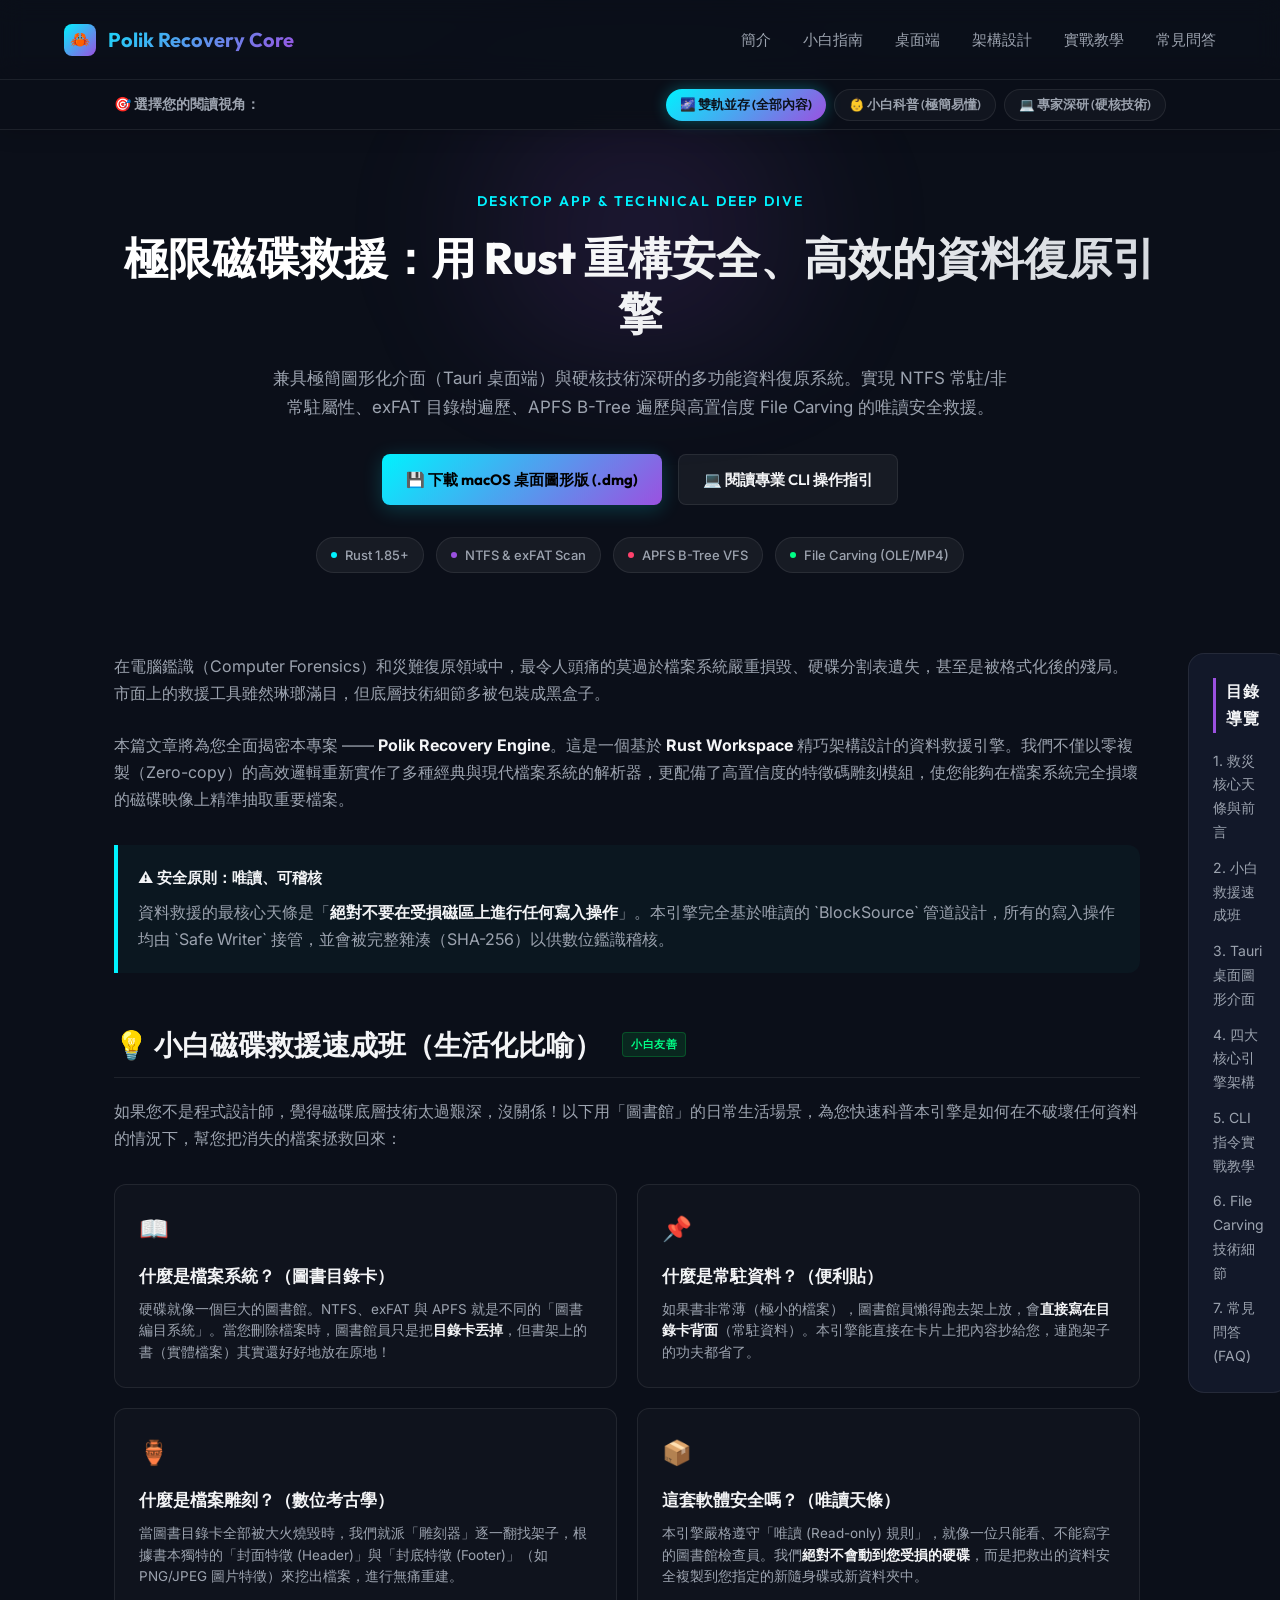
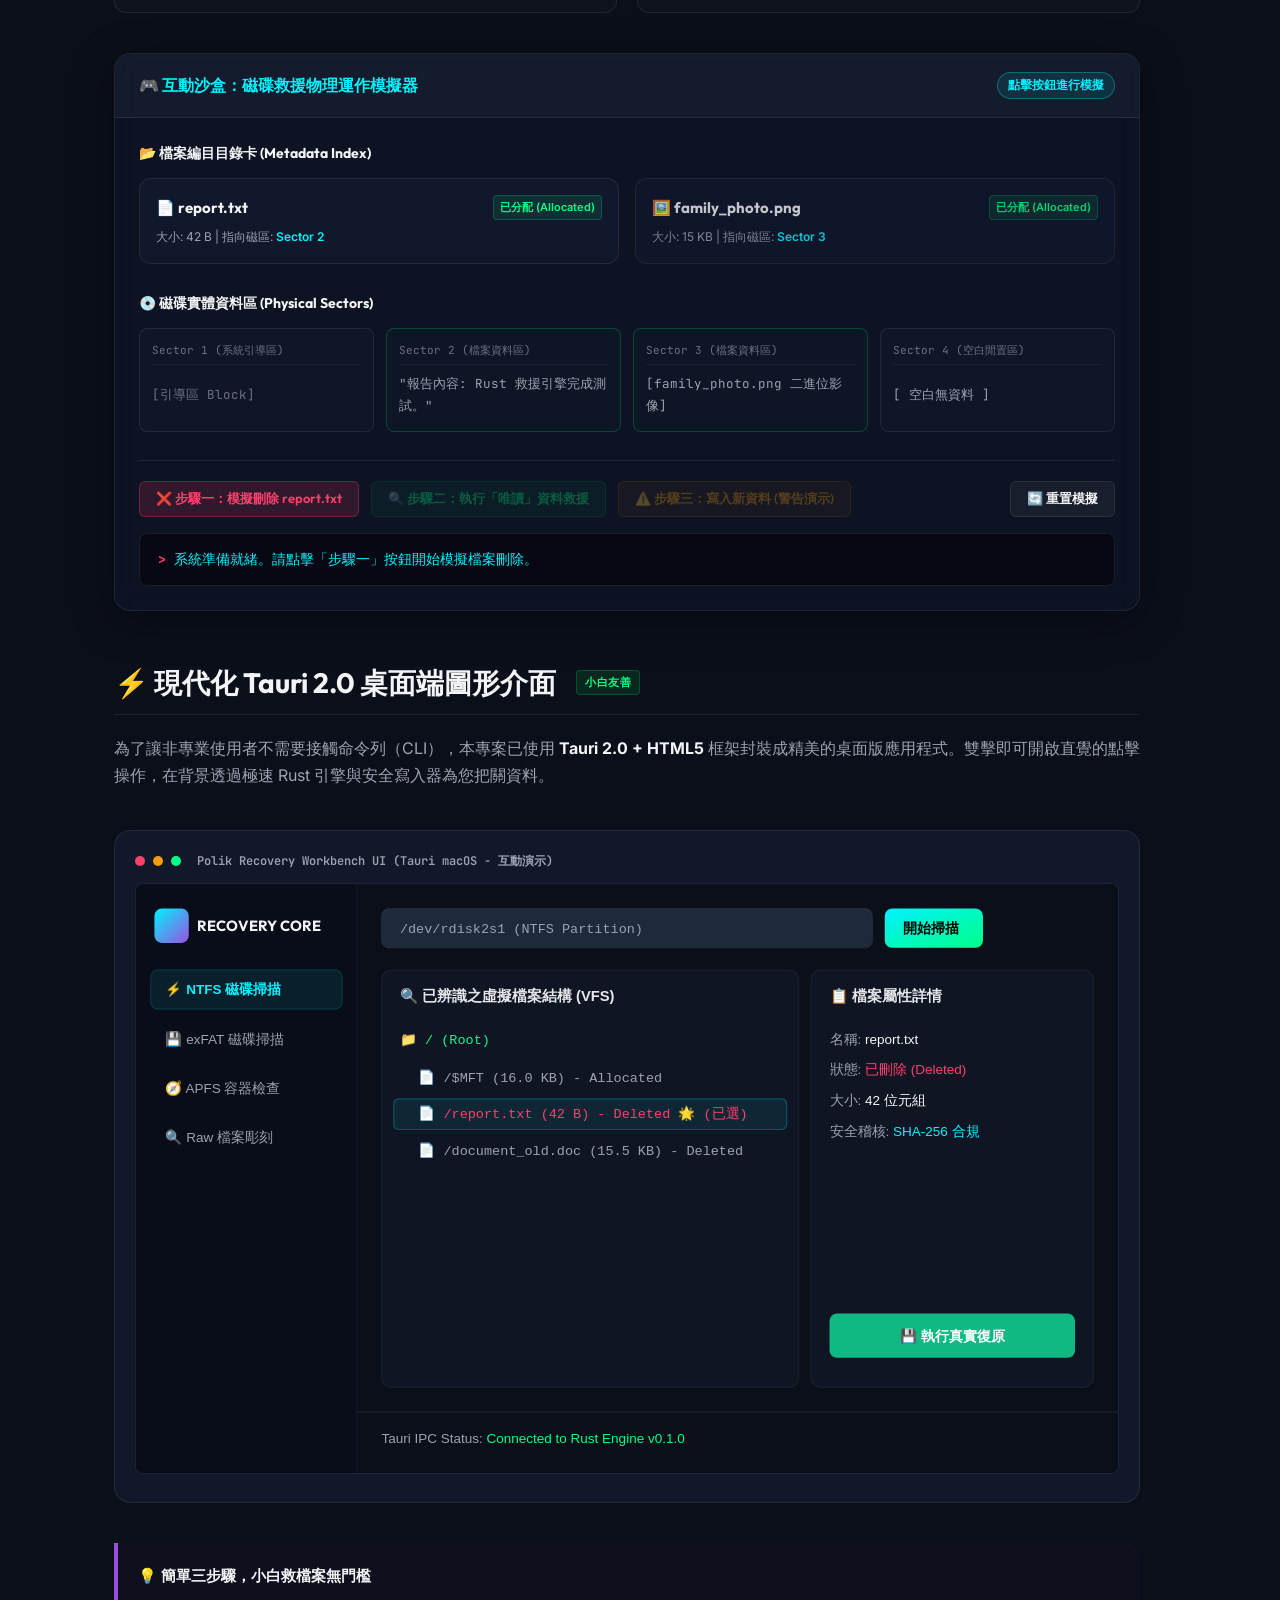
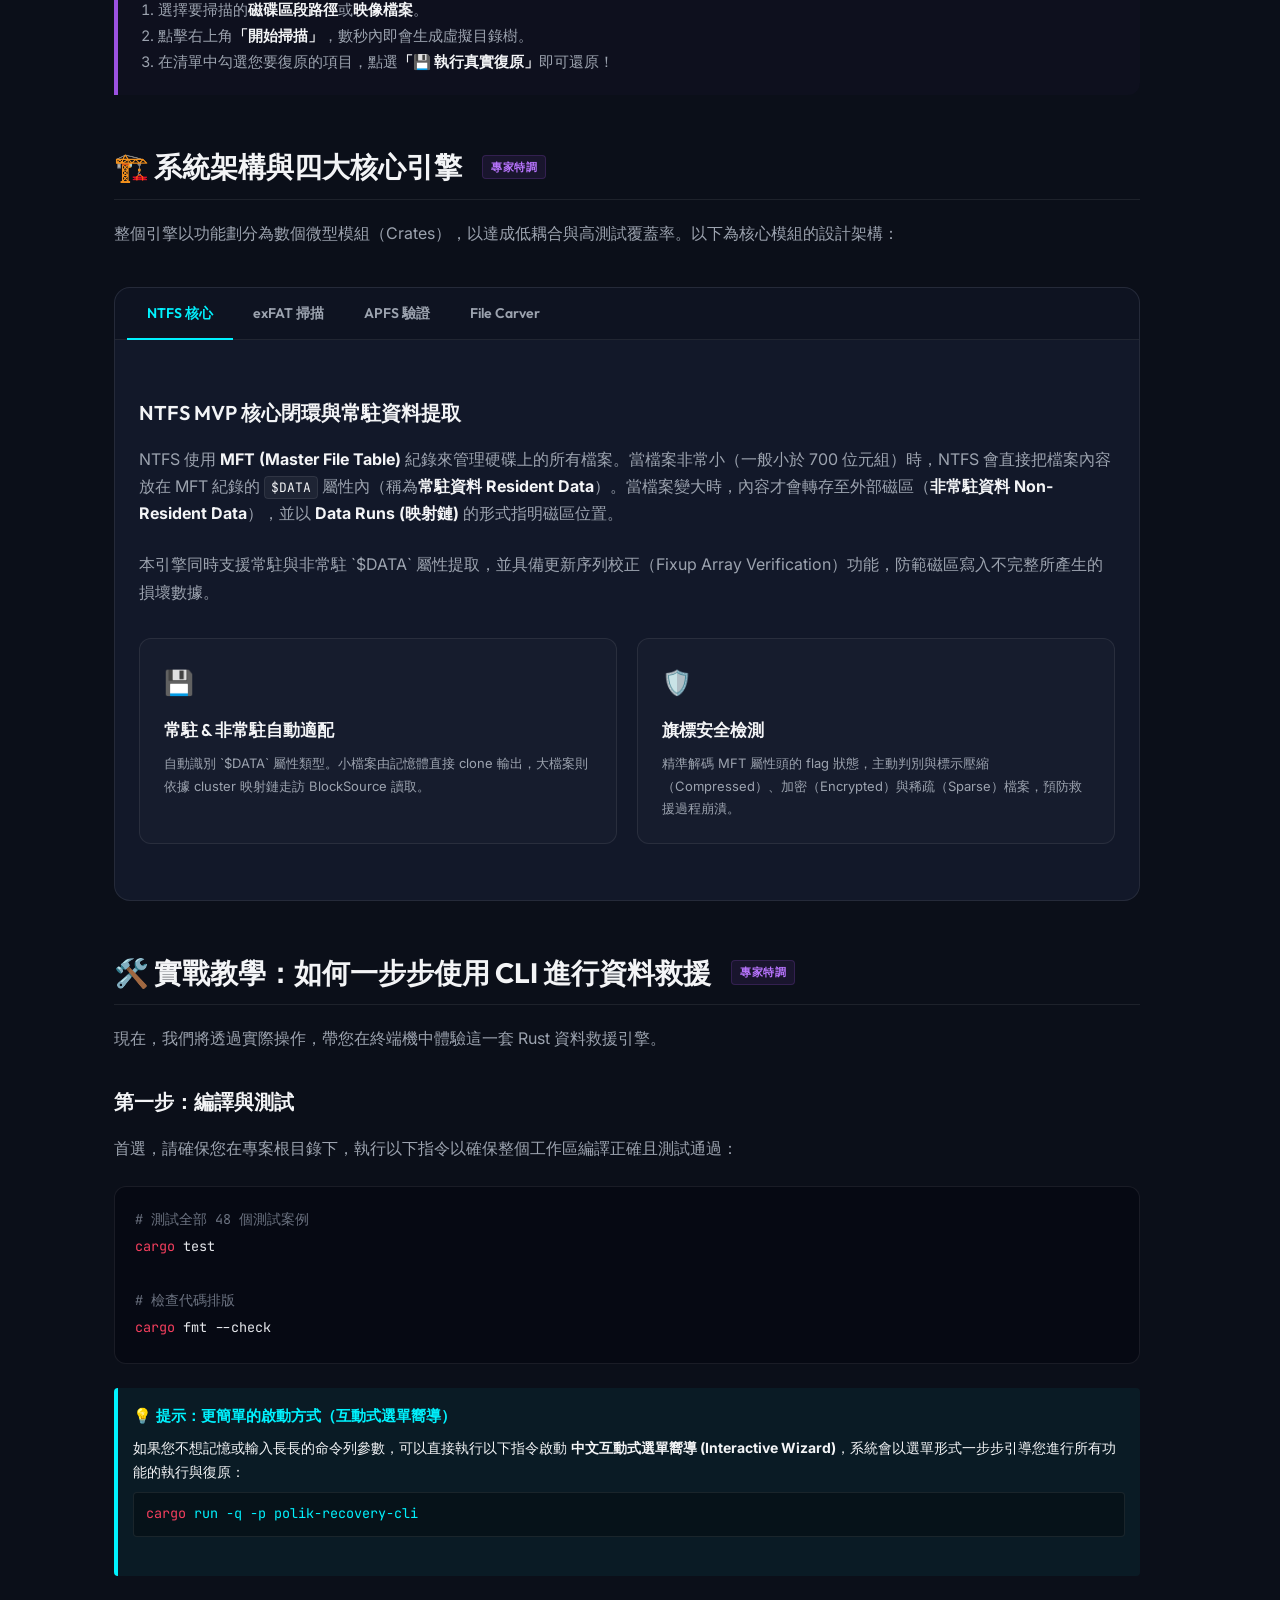
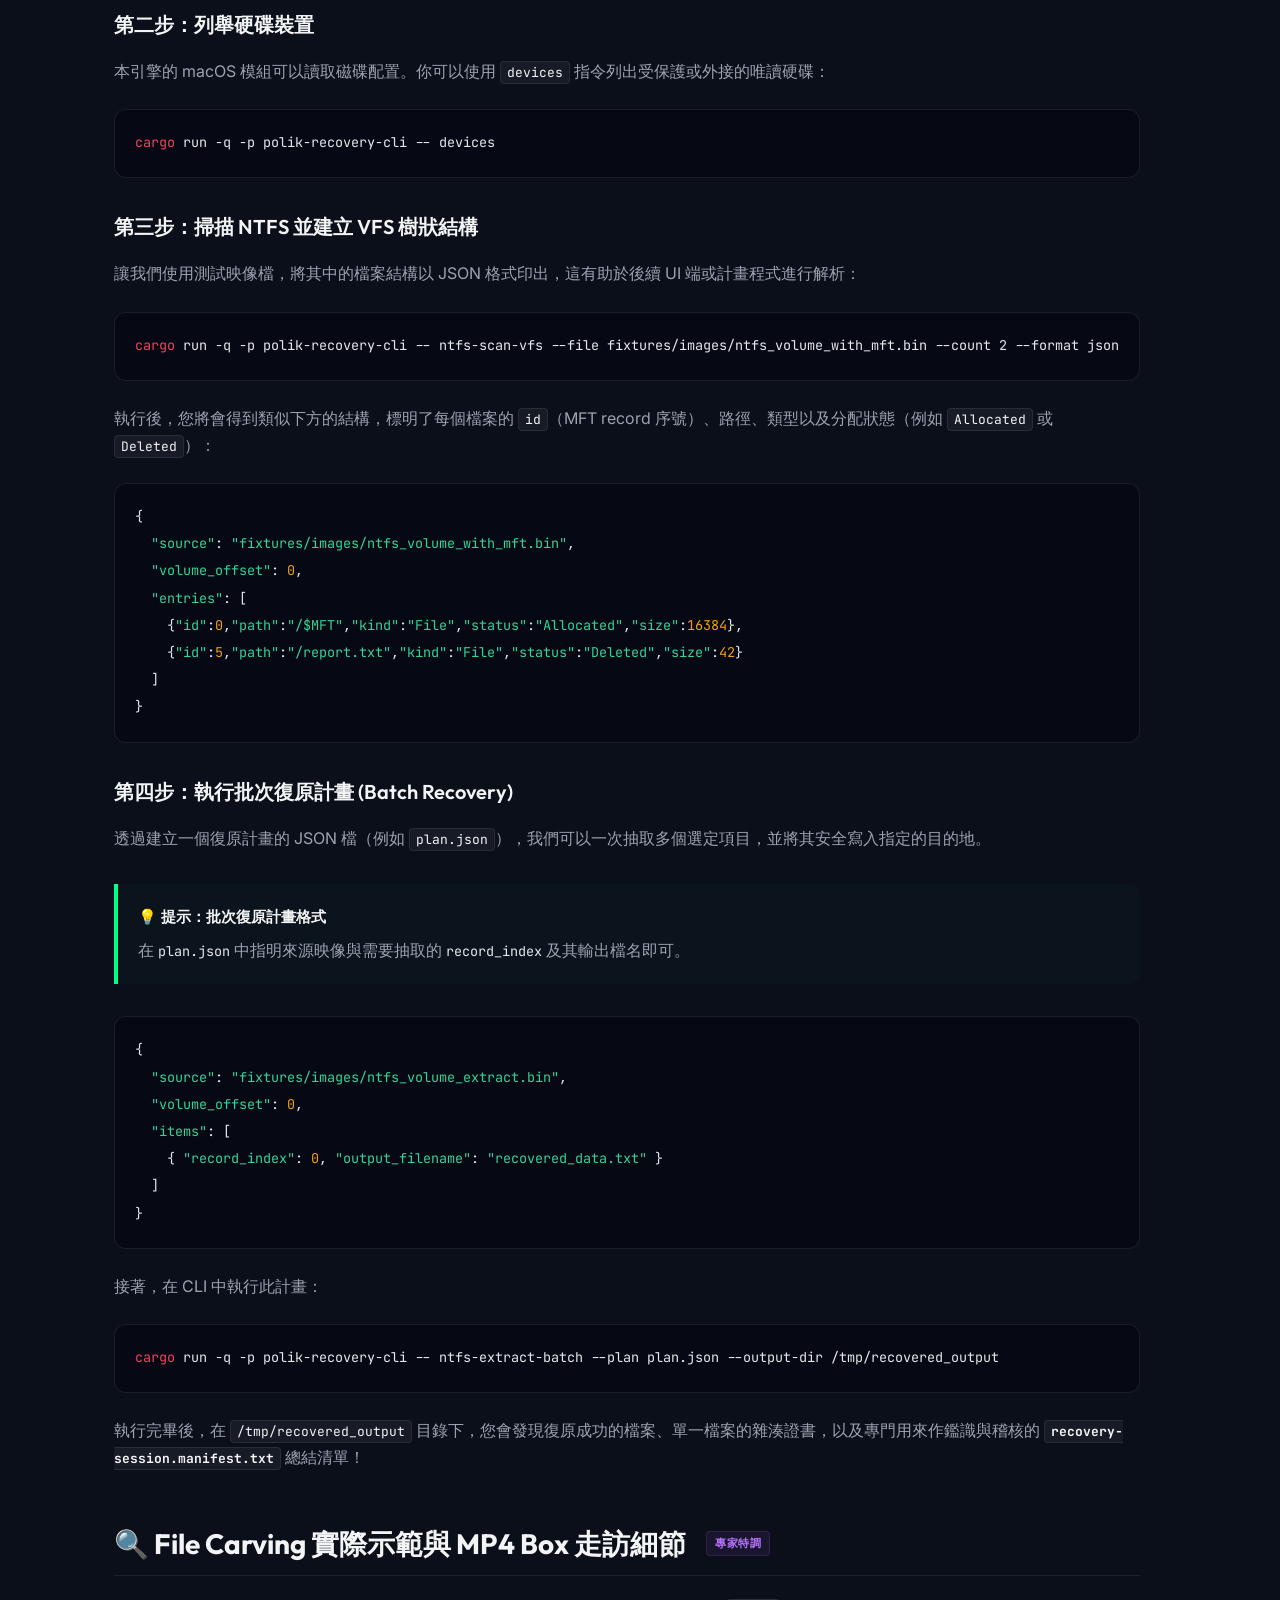
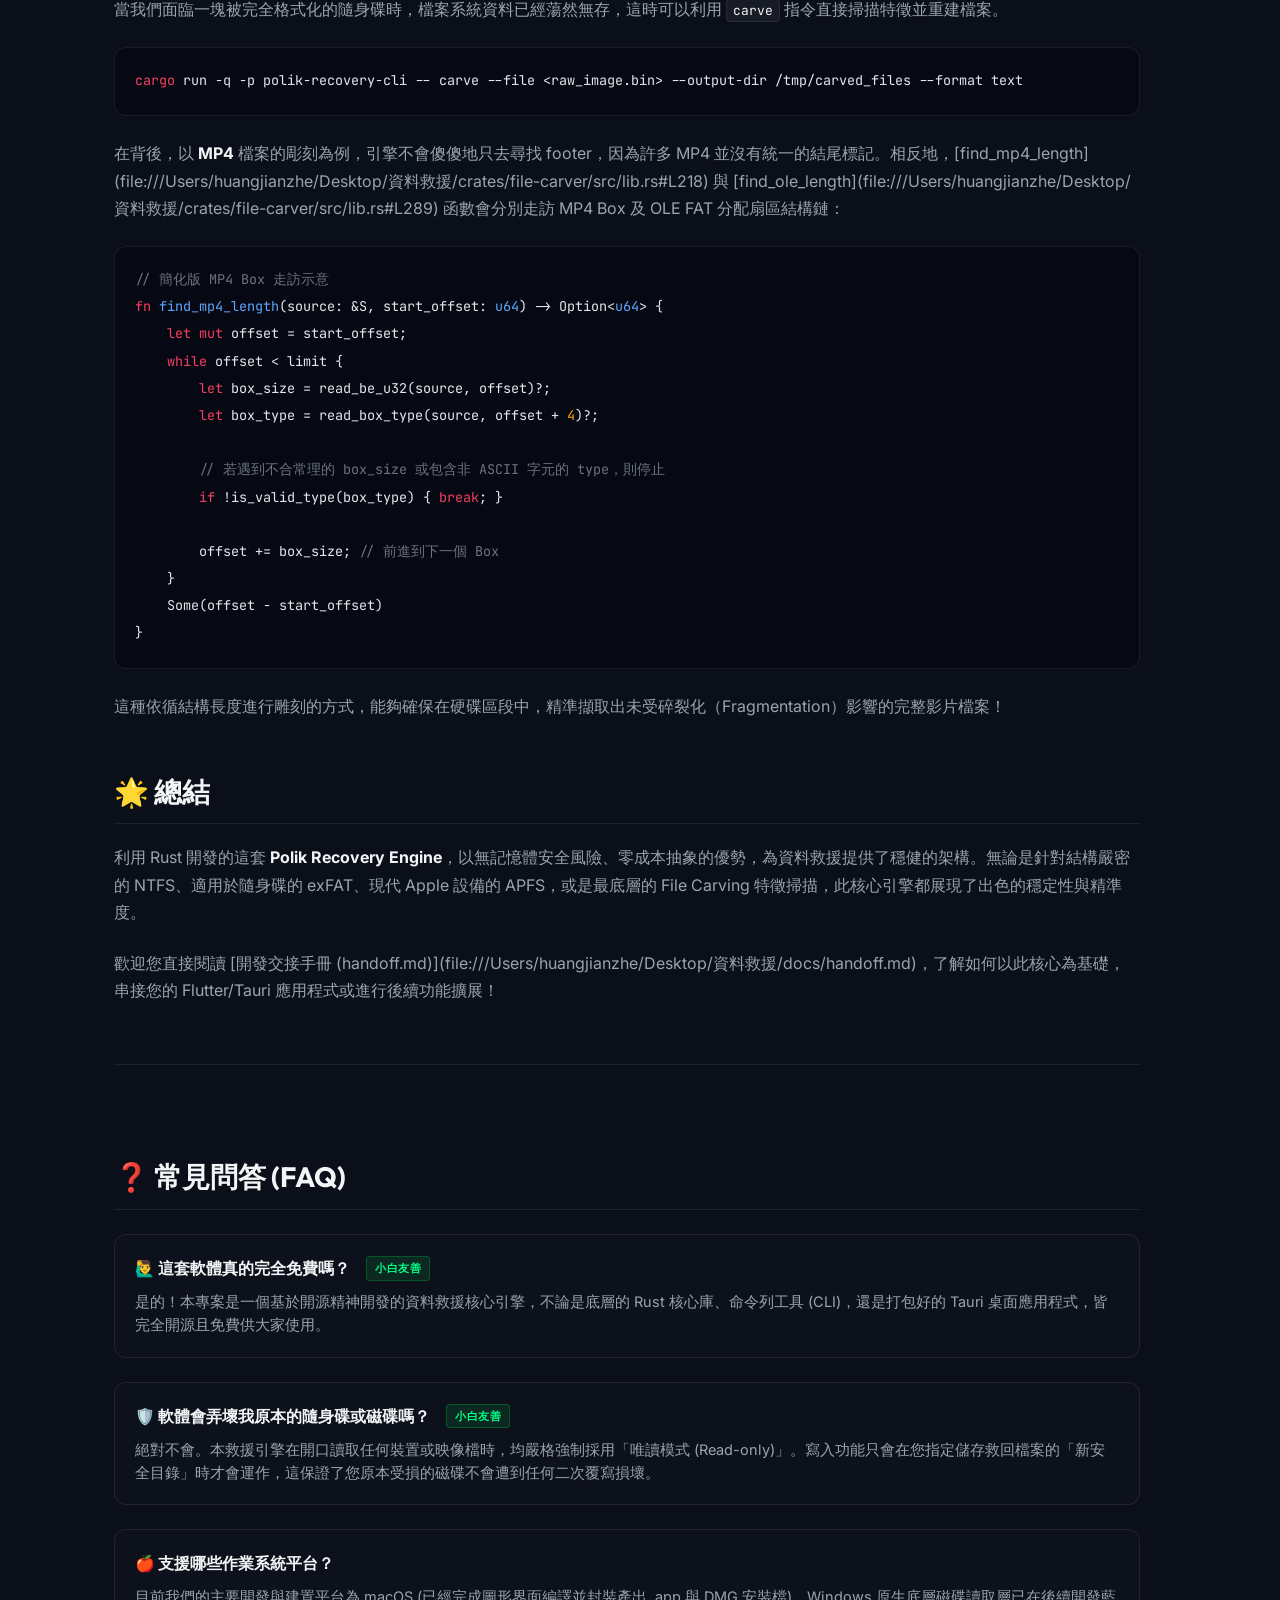
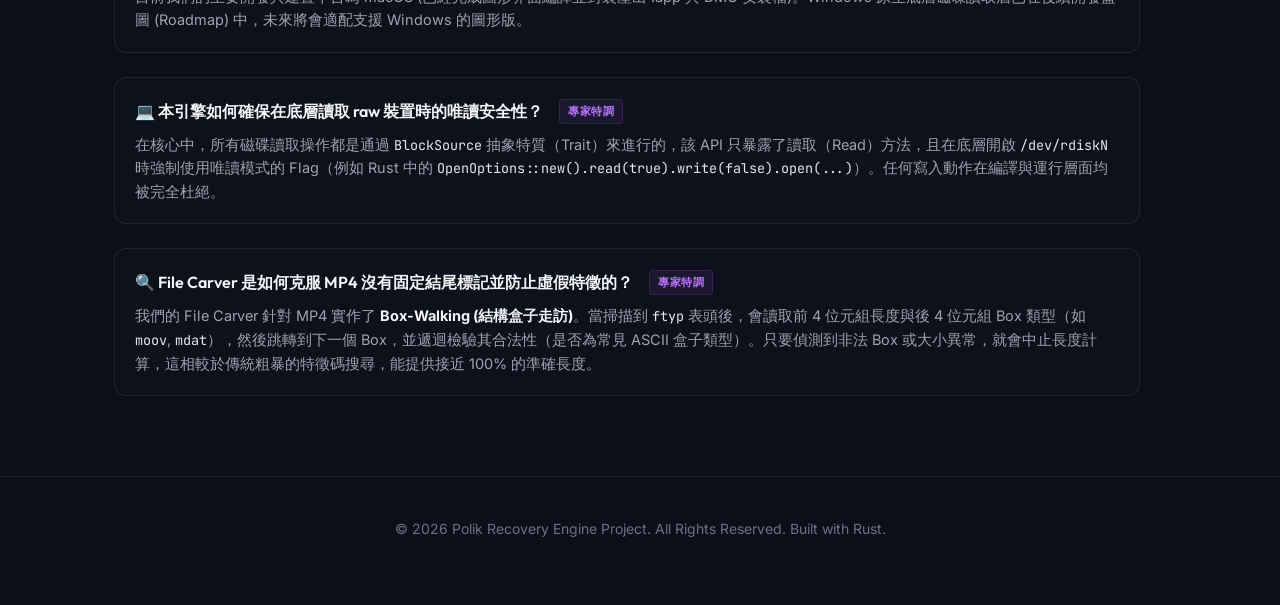
==== index.html @ ff8642c9 "fix: update macOS app release" ====
<!DOCTYPE html>
<html lang="zh-TW">
<head>
  <meta charset="UTF-8">
  <meta name="viewport" content="width=device-width, initial-scale=1.0">
  <meta name="description" content="這是一篇詳盡的技術教學部落格，引導您深入了解如何以 Rust 實作支援 NTFS、exFAT、APFS 與 File Carving 的底層資料救援引擎，並提供完整的 CLI 操作教學。">
  <title>極限磁碟救援：用 Rust 重構安全、高效的資料復原引擎 | 技術專欄</title>
  
  <!-- Modern Fonts -->
  <link rel="preconnect" href="https://fonts.googleapis.com">
  <link rel="preconnect" href="https://fonts.gstatic.com" crossorigin>
  <link href="https://fonts.googleapis.com/css2?family=Inter:wght@300;400;500;600;700&family=Outfit:wght@400;600;700;800&family=JetBrains+Mono:wght@400;600&display=swap" rel="stylesheet">
  
  <style>
    /* Design Tokens */
    :root {
      --bg-main: #0B0F19;
      --bg-card: rgba(22, 29, 49, 0.7);
      --bg-nav: rgba(11, 15, 25, 0.8);
      
      --accent-cyan: #00F2FE;
      --accent-purple: #9B51E0;
      --accent-pink: #FF416C;
      --accent-green: #00FF87;
      
      --text-primary: #F3F4F6;
      --text-secondary: #9CA3AF;
      --text-muted: #6B7280;
      
      --border-color: rgba(255, 255, 255, 0.08);
      --border-hover: rgba(0, 242, 254, 0.3);
      
      --font-display: 'Outfit', sans-serif;
      --font-body: 'Inter', sans-serif;
      --font-mono: 'JetBrains Mono', monospace;
    }

    /* Global reset */
    * {
      box-sizing: border-box;
      margin: 0;
      padding: 0;
      scroll-behavior: smooth;
    }

    body {
      background-color: var(--bg-main);
      color: var(--text-primary);
      font-family: var(--font-body);
      line-height: 1.7;
      overflow-x: hidden;
      padding-top: 130px; /* Offset for Header (80px) + Selector Bar (50px) */
      transition: padding-top 0.3s ease;
    }

    /* Selection styling */
    ::selection {
      background: rgba(0, 242, 254, 0.2);
      color: var(--accent-cyan);
    }

    /* Scrollbar */
    ::-webkit-scrollbar {
      width: 10px;
    }
    ::-webkit-scrollbar-track {
      background: var(--bg-main);
    }
    ::-webkit-scrollbar-thumb {
      background: #1F2937;
      border-radius: 5px;
    }
    ::-webkit-scrollbar-thumb:hover {
      background: var(--accent-cyan);
    }

    /* Layout */
    .container {
      max-width: 1100px;
      margin: 0 auto;
      padding: 0 24px;
    }

    /* Premium Header / Nav */
    header {
      position: fixed;
      top: 0;
      left: 0;
      right: 0;
      height: 80px;
      background: var(--bg-nav);
      backdrop-filter: blur(12px);
      -webkit-backdrop-filter: blur(12px);
      border-bottom: 1px solid var(--border-color);
      z-index: 100;
      display: flex;
      align-items: center;
      transition: all 0.3s ease;
    }

    .nav-container {
      width: 100%;
      max-width: 1200px;
      margin: 0 auto;
      padding: 0 24px;
      display: flex;
      justify-content: space-between;
      align-items: center;
    }

    .logo-area {
      display: flex;
      align-items: center;
      gap: 12px;
      font-family: var(--font-display);
      font-weight: 700;
      font-size: 20px;
      background: linear-gradient(135deg, var(--accent-cyan), var(--accent-purple));
      -webkit-background-clip: text;
      -webkit-text-fill-color: transparent;
    }

    .logo-icon {
      width: 32px;
      height: 32px;
      background: linear-gradient(135deg, var(--accent-cyan), var(--accent-purple));
      border-radius: 8px;
      display: flex;
      align-items: center;
      justify-content: center;
      color: var(--bg-main);
      font-size: 16px;
      -webkit-text-fill-color: initial;
    }

    .nav-links {
      display: flex;
      gap: 32px;
    }

    .nav-links a {
      color: var(--text-secondary);
      text-decoration: none;
      font-weight: 500;
      transition: color 0.2s ease;
      font-size: 15px;
    }

    .nav-links a:hover {
      color: var(--accent-cyan);
    }

    /* Mode Selector Bar (Sticky Sub-nav) */
    .mode-selector-bar {
      position: fixed;
      top: 80px;
      left: 0;
      right: 0;
      height: 50px;
      background: rgba(11, 15, 25, 0.95);
      backdrop-filter: blur(12px);
      -webkit-backdrop-filter: blur(12px);
      border-bottom: 1px solid var(--border-color);
      z-index: 99;
      display: flex;
      align-items: center;
      transition: all 0.3s ease;
      box-shadow: 0 4px 20px rgba(0, 0, 0, 0.15);
    }

    .selector-flex {
      display: flex;
      justify-content: space-between;
      align-items: center;
      width: 100%;
    }

    .selector-label {
      font-family: var(--font-display);
      font-weight: 600;
      font-size: 14px;
      color: var(--text-secondary);
      display: flex;
      align-items: center;
      gap: 6px;
    }

    .selector-buttons {
      display: flex;
      gap: 8px;
    }

    .selector-btn {
      background: rgba(255, 255, 255, 0.03);
      border: 1px solid var(--border-color);
      color: var(--text-secondary);
      padding: 6px 14px;
      border-radius: 20px;
      font-family: var(--font-display);
      font-size: 12.5px;
      font-weight: 600;
      cursor: pointer;
      transition: all 0.2s ease;
    }

    .selector-btn:hover {
      color: var(--text-primary);
      border-color: var(--border-hover);
    }

    .selector-btn.active {
      background: linear-gradient(135deg, var(--accent-cyan), var(--accent-purple));
      color: #0B0F19;
      border: none;
      font-weight: 700;
      box-shadow: 0 0 15px rgba(0, 242, 254, 0.3);
    }

    /* Mode Display Logic */
    body.mode-novice .expert-only {
      display: none !important;
    }
    body.mode-expert .novice-only {
      display: none !important;
    }

    /* Mode Tags */
    .mode-tag {
      display: none;
      font-size: 11px;
      padding: 2px 8px;
      border-radius: 4px;
      font-weight: 600;
      margin-left: 8px;
      vertical-align: middle;
      text-transform: uppercase;
      letter-spacing: 0.5px;
    }
    body.mode-all .mode-tag {
      display: inline-block;
    }
    .mode-tag-novice {
      background: rgba(0, 255, 87, 0.1);
      color: var(--accent-green);
      border: 1px solid rgba(0, 255, 87, 0.2);
    }
    .mode-tag-expert {
      background: rgba(155, 81, 224, 0.1);
      color: #B975FF;
      border: 1px solid rgba(155, 81, 224, 0.2);
    }

    /* Hero Section */
    .hero {
      padding: 60px 0;
      text-align: center;
      position: relative;
    }

    .hero::before {
      content: '';
      position: absolute;
      top: -10%;
      left: 50%;
      transform: translate(-50%, 0);
      width: 600px;
      height: 300px;
      background: radial-gradient(circle, rgba(155, 81, 224, 0.15) 0%, rgba(0, 0, 0, 0) 70%);
      filter: blur(50px);
      z-index: -1;
      pointer-events: none;
    }

    .hero-meta {
      font-family: var(--font-display);
      font-weight: 600;
      font-size: 14px;
      text-transform: uppercase;
      letter-spacing: 2px;
      color: var(--accent-cyan);
      margin-bottom: 16px;
    }

    h1 {
      font-family: var(--font-display);
      font-size: 44px;
      font-weight: 800;
      line-height: 1.25;
      margin-bottom: 24px;
      background: linear-gradient(135deg, #FFFFFF 30%, #D1D5DB 100%);
      -webkit-background-clip: text;
      -webkit-text-fill-color: transparent;
    }

    .hero-subtitle {
      font-size: 17px;
      color: var(--text-secondary);
      max-width: 750px;
      margin: 0 auto 32px auto;
    }

    .hero-tags {
      display: flex;
      justify-content: center;
      gap: 12px;
      flex-wrap: wrap;
    }

    .badge {
      background: rgba(255, 255, 255, 0.05);
      border: 1px solid var(--border-color);
      padding: 6px 14px;
      border-radius: 20px;
      font-size: 13px;
      font-weight: 500;
      color: var(--text-secondary);
      display: flex;
      align-items: center;
      gap: 8px;
    }

    .badge::before {
      content: '';
      display: inline-block;
      width: 6px;
      height: 6px;
      border-radius: 50%;
      background: var(--accent-cyan);
    }
    
    .badge-purple::before { background: var(--accent-purple); }
    .badge-pink::before { background: var(--accent-pink); }
    .badge-green::before { background: var(--accent-green); }

    /* Main Content & Sidebar Grid */
    .main-grid {
      display: grid;
      grid-template-columns: 3fr 1fr;
      gap: 48px;
      margin-top: 20px;
    }

    body.mode-novice .main-grid {
      grid-template-columns: 1fr; /* Hide sidebar for novice clean reading */
    }

    @media (max-width: 900px) {
      .main-grid {
        grid-template-columns: 1fr !important;
      }
      .sidebar {
        order: -1;
      }
    }

    /* Sidebar / Table of Contents */
    .sidebar {
      position: sticky;
      top: 150px;
      height: fit-content;
    }

    .sidebar-card {
      background: var(--bg-card);
      border: 1px solid var(--border-color);
      border-radius: 16px;
      padding: 24px;
      backdrop-filter: blur(10px);
      -webkit-backdrop-filter: blur(10px);
    }

    .sidebar-title {
      font-family: var(--font-display);
      font-size: 16px;
      font-weight: 700;
      text-transform: uppercase;
      letter-spacing: 1px;
      margin-bottom: 16px;
      color: var(--text-primary);
      border-left: 3px solid var(--accent-purple);
      padding-left: 10px;
    }

    .toc-list {
      list-style: none;
      display: flex;
      flex-direction: column;
      gap: 12px;
    }

    .toc-list a {
      color: var(--text-secondary);
      text-decoration: none;
      font-size: 14px;
      transition: all 0.2s ease;
      display: block;
    }

    .toc-list a:hover {
      color: var(--accent-cyan);
      transform: translateX(4px);
    }

    /* Articles / Blog elements */
    article {
      font-size: 16px;
      color: var(--text-secondary);
    }

    h2 {
      font-family: var(--font-display);
      font-size: 28px;
      font-weight: 700;
      color: var(--text-primary);
      margin: 48px 0 20px 0;
      padding-bottom: 8px;
      border-bottom: 1px solid var(--border-color);
      display: flex;
      align-items: center;
      gap: 12px;
    }

    h3 {
      font-family: var(--font-display);
      font-size: 20px;
      font-weight: 600;
      color: var(--text-primary);
      margin: 32px 0 16px 0;
    }

    p {
      margin-bottom: 24px;
    }

    strong {
      color: var(--text-primary);
    }

    /* GitHub Alert Callouts */
    .callout {
      border-left: 4px solid var(--accent-cyan);
      background: rgba(0, 242, 254, 0.03);
      padding: 20px;
      border-radius: 0 12px 12px 0;
      margin: 32px 0;
    }

    .callout-title {
      font-weight: 600;
      color: var(--text-primary);
      margin-bottom: 8px;
      display: flex;
      align-items: center;
      gap: 8px;
      font-size: 15px;
    }

    .callout-tip {
      border-left-color: var(--accent-green);
      background: rgba(0, 255, 135, 0.02);
    }
    .callout-important {
      border-left-color: var(--accent-purple);
      background: rgba(155, 81, 224, 0.02);
    }
    .callout-warning {
      border-left-color: var(--accent-pink);
      background: rgba(255, 65, 108, 0.02);
    }

    /* Interactive Tabs Section */
    .tabs-wrapper {
      margin: 40px 0;
      border: 1px solid var(--border-color);
      border-radius: 16px;
      background: var(--bg-card);
      overflow: hidden;
    }

    .tabs-header {
      background: rgba(0, 0, 0, 0.2);
      display: flex;
      border-bottom: 1px solid var(--border-color);
      padding: 0 12px;
    }

    .tab-btn {
      background: none;
      border: none;
      color: var(--text-secondary);
      font-family: var(--font-display);
      font-size: 14px;
      font-weight: 600;
      padding: 16px 20px;
      cursor: pointer;
      position: relative;
      transition: color 0.2s ease;
    }

    .tab-btn:hover {
      color: var(--text-primary);
    }

    .tab-btn.active {
      color: var(--accent-cyan);
    }

    .tab-btn.active::after {
      content: '';
      position: absolute;
      bottom: -1px;
      left: 0;
      right: 0;
      height: 2px;
      background: var(--accent-cyan);
    }

    .tab-pane {
      display: none;
      padding: 24px;
    }

    .tab-pane.active {
      display: block;
      animation: fadeIn 0.4s ease;
    }

    @keyframes fadeIn {
      from { opacity: 0; transform: translateY(6px); }
      to { opacity: 1; transform: translateY(0); }
    }

    /* Grid Layout for Cards */
    .features-grid {
      display: grid;
      grid-template-columns: 1fr 1fr;
      gap: 20px;
      margin: 32px 0;
    }

    @media (max-width: 600px) {
      .features-grid {
        grid-template-columns: 1fr;
      }
    }

    .feature-card {
      background: rgba(255, 255, 255, 0.02);
      border: 1px solid var(--border-color);
      border-radius: 12px;
      padding: 24px;
      transition: all 0.3s ease;
    }

    .feature-card:hover {
      border-color: var(--border-hover);
      transform: translateY(-4px);
      box-shadow: 0 8px 30px rgba(0, 242, 254, 0.05);
    }

    .card-icon {
      font-size: 24px;
      margin-bottom: 12px;
    }

    .card-title {
      font-family: var(--font-display);
      font-size: 17px;
      font-weight: 600;
      color: var(--text-primary);
      margin-bottom: 8px;
    }

    /* Code Blocks styling */
    pre {
      background: #060913;
      border: 1px solid var(--border-color);
      border-radius: 12px;
      padding: 20px;
      overflow-x: auto;
      margin: 24px 0;
      position: relative;
    }

    code {
      font-family: var(--font-mono);
      font-size: 13.5px;
      color: #E5E7EB;
    }

    /* Inline code */
    p code, li code {
      background: rgba(255, 255, 255, 0.05);
      border: 1px solid rgba(255, 255, 255, 0.08);
      padding: 2px 6px;
      border-radius: 4px;
      font-size: 13px;
      color: #F3F4F6;
    }

    .comment { color: #6B7280; }
    .keyword { color: #F43F5E; }
    .type { color: #60A5FA; }
    .string { color: #34D399; }
    .number { color: #F59E0B; }

    /* Footer styling */
    footer {
      border-top: 1px solid var(--border-color);
      padding: 40px 0;
      margin-top: 80px;
      text-align: center;
      color: var(--text-muted);
      font-size: 14px;
    }

    .btn-group {
      display: flex;
      justify-content: center;
      gap: 16px;
      margin-bottom: 32px;
      flex-wrap: wrap;
    }
    .btn-primary {
      background: linear-gradient(135deg, var(--accent-cyan), var(--accent-purple));
      color: #000;
      border: none;
      padding: 12px 24px;
      border-radius: 8px;
      font-family: var(--font-display);
      font-weight: 700;
      font-size: 15px;
      cursor: pointer;
      text-decoration: none;
      display: inline-flex;
      align-items: center;
      gap: 8px;
      transition: all 0.3s ease;
      box-shadow: 0 4px 20px rgba(0, 242, 254, 0.2);
    }
    .btn-primary:hover {
      transform: translateY(-2px);
      box-shadow: 0 6px 25px rgba(0, 242, 254, 0.4);
    }
    .btn-secondary {
      background: rgba(255, 255, 255, 0.05);
      border: 1px solid var(--border-color);
      color: var(--text-primary);
      padding: 12px 24px;
      border-radius: 8px;
      font-family: var(--font-display);
      font-weight: 600;
      font-size: 15px;
      cursor: pointer;
      text-decoration: none;
      display: inline-flex;
      align-items: center;
      gap: 8px;
      transition: all 0.3s ease;
    }
    .btn-secondary:hover {
      background: rgba(255, 255, 255, 0.1);
      border-color: var(--text-secondary);
    }
    
    /* Mockup design */
    .mockup-container {
      margin: 40px 0;
      background: var(--bg-card);
      border: 1px solid var(--border-color);
      border-radius: 16px;
      padding: 20px;
      position: relative;
      overflow: hidden;
    }
    .mockup-title {
      font-family: var(--font-display);
      font-weight: 600;
      font-size: 13px;
      color: var(--text-secondary);
      margin-bottom: 12px;
      display: flex;
      align-items: center;
      gap: 8px;
    }
    .mockup-dot {
      width: 10px;
      height: 10px;
      border-radius: 50%;
      background: var(--accent-pink);
      display: inline-block;
    }
    .mockup-dot-yellow { background: #F59E0B; }
    .mockup-dot-green { background: var(--accent-green); }

    /* Interactive SVG styles */
    .mockup-vfs-item rect {
      transition: fill 0.2s ease, stroke 0.2s ease;
    }
    .mockup-vfs-item:hover rect {
      fill: rgba(255, 255, 255, 0.05);
    }
    .mockup-vfs-item.active rect {
      fill: rgba(0, 242, 254, 0.08) !important;
      stroke: rgba(0, 242, 254, 0.25) !important;
    }

    /* Interactive Simulator */
    .simulator-wrapper {
      background: rgba(15, 23, 42, 0.6);
      border: 1px solid var(--border-color);
      border-radius: 16px;
      margin: 40px 0;
      overflow: hidden;
      box-shadow: 0 10px 40px rgba(0, 0, 0, 0.35);
      backdrop-filter: blur(10px);
      -webkit-backdrop-filter: blur(10px);
    }
    .simulator-header {
      background: rgba(30, 41, 59, 0.4);
      padding: 18px 24px;
      border-bottom: 1px solid var(--border-color);
      display: flex;
      justify-content: space-between;
      align-items: center;
    }
    .simulator-title {
      font-family: var(--font-display);
      font-weight: 700;
      font-size: 16px;
      color: var(--accent-cyan);
      display: flex;
      align-items: center;
      gap: 8px;
    }
    .simulator-badge {
      background: rgba(0, 242, 254, 0.1);
      color: var(--accent-cyan);
      border: 1px solid rgba(0, 242, 254, 0.3);
      font-size: 11.5px;
      padding: 3px 10px;
      border-radius: 20px;
      font-weight: 600;
    }
    .simulator-body {
      padding: 24px;
    }
    .sim-section {
      margin-bottom: 28px;
    }
    .sim-section-title {
      font-family: var(--font-display);
      font-weight: 700;
      font-size: 14px;
      color: var(--text-primary);
      margin-bottom: 12px;
      display: flex;
      align-items: center;
      gap: 8px;
    }
    .catalog-cards {
      display: grid;
      grid-template-columns: 1fr 1fr;
      gap: 16px;
    }
    @media (max-width: 600px) {
      .catalog-cards {
        grid-template-columns: 1fr;
      }
    }
    .catalog-card {
      background: rgba(22, 29, 49, 0.6);
      border: 1px solid var(--border-color);
      border-radius: 12px;
      padding: 16px;
      transition: all 0.3s ease;
      position: relative;
    }
    .card-status-badge {
      position: absolute;
      top: 16px;
      right: 16px;
      font-size: 11px;
      padding: 2px 6px;
      border-radius: 4px;
      font-weight: 600;
    }
    .status-allocated {
      background: rgba(0, 255, 135, 0.1);
      color: var(--accent-green);
      border: 1px solid rgba(0, 255, 135, 0.2);
    }
    .status-deleted {
      background: rgba(255, 65, 108, 0.1);
      color: var(--accent-pink);
      border: 1px solid rgba(255, 65, 108, 0.2);
    }
    .card-filename {
      font-family: var(--font-display);
      font-weight: 700;
      font-size: 15px;
      color: var(--text-primary);
      margin-bottom: 6px;
      transition: all 0.3s ease;
    }
    .card-meta {
      font-size: 12px;
      color: var(--text-secondary);
    }
    .sector-pointer {
      color: var(--accent-cyan);
      font-weight: 600;
    }
    .disk-sectors {
      display: grid;
      grid-template-columns: repeat(4, 1fr);
      gap: 12px;
    }
    @media (max-width: 768px) {
      .disk-sectors {
        grid-template-columns: 1fr 1fr;
      }
    }
    .disk-sector {
      background: rgba(30, 41, 59, 0.2);
      border: 1px solid var(--border-color);
      border-radius: 8px;
      padding: 12px;
      font-family: var(--font-mono);
      transition: all 0.3s ease;
    }
    .sector-occupied {
      border-color: rgba(0, 255, 135, 0.2);
      background: rgba(0, 255, 135, 0.02);
    }
    .sector-num {
      font-size: 11px;
      color: var(--text-muted);
      margin-bottom: 6px;
      border-bottom: 1px solid rgba(255, 255, 255, 0.05);
      padding-bottom: 4px;
    }
    .sector-content {
      font-size: 12.5px;
      color: var(--text-secondary);
      word-break: break-all;
      height: 48px;
      display: flex;
      align-items: center;
      transition: all 0.3s ease;
    }
    .sim-controls-wrapper {
      border-top: 1px solid var(--border-color);
      padding-top: 20px;
    }
    .sim-buttons {
      display: flex;
      gap: 12px;
      flex-wrap: wrap;
      margin-bottom: 16px;
    }
    .sim-btn {
      font-family: var(--font-display);
      font-size: 13px;
      font-weight: 600;
      padding: 8px 16px;
      border-radius: 6px;
      cursor: pointer;
      border: none;
      transition: all 0.2s ease;
    }
    .sim-btn:disabled {
      opacity: 0.3;
      cursor: not-allowed;
    }
    .btn-danger {
      background: rgba(255, 65, 108, 0.15);
      color: var(--accent-pink);
      border: 1px solid rgba(255, 65, 108, 0.3);
    }
    .btn-danger:hover:not(:disabled) {
      background: var(--accent-pink);
      color: #fff;
    }
    .btn-success {
      background: rgba(0, 255, 135, 0.15);
      color: var(--accent-green);
      border: 1px solid rgba(0, 255, 135, 0.3);
    }
    .btn-success:hover:not(:disabled) {
      background: var(--accent-green);
      color: #000;
    }
    .btn-warning {
      background: rgba(245, 158, 11, 0.15);
      color: #F59E0B;
      border: 1px solid rgba(245, 158, 11, 0.3);
    }
    .btn-warning:hover:not(:disabled) {
      background: #F59E0B;
      color: #000;
    }
    .btn-reset {
      background: rgba(255, 255, 255, 0.05);
      color: var(--text-primary);
      border: 1px solid var(--border-color);
      margin-left: auto;
    }
    .btn-reset:hover {
      background: rgba(255, 255, 255, 0.1);
    }
    .sim-terminal {
      background: #060913;
      border: 1px solid var(--border-color);
      border-radius: 8px;
      padding: 14px 18px;
      font-family: var(--font-mono);
      font-size: 13.5px;
      color: var(--accent-cyan);
      min-height: 48px;
    }
    .terminal-prompt {
      color: var(--accent-pink);
      font-weight: 700;
    }

    /* FAQ Section */
    .faq-section {
      margin-top: 60px;
      border-top: 1px solid var(--border-color);
      padding-top: 40px;
    }
    .faq-grid {
      display: grid;
      grid-template-columns: 1fr;
      gap: 24px;
      margin-top: 24px;
    }
    .faq-item {
      background: rgba(255, 255, 255, 0.01);
      border: 1px solid var(--border-color);
      border-radius: 12px;
      padding: 20px;
    }
    .faq-question {
      font-family: var(--font-display);
      font-weight: 600;
      font-size: 16px;
      color: var(--text-primary);
      margin-bottom: 8px;
      display: flex;
      align-items: center;
      gap: 8px;
    }
    .faq-answer {
      font-size: 14.5px;
      color: var(--text-secondary);
      line-height: 1.6;
    }
  </style>
</head>
<body>

  <!-- Navigation -->
  <header>
    <div class="nav-container">
      <div class="logo-area">
        <div class="logo-icon">🦀</div>
        <span>Polik Recovery Core</span>
      </div>
      <nav class="nav-links">
        <a href="#intro">簡介</a>
        <a href="#novice-guide" class="novice-only">小白指南</a>
        <a href="#desktop-app" class="novice-only">桌面端</a>
        <a href="#architecture" class="expert-only">架構設計</a>
        <a href="#tutorial" class="expert-only">實戰教學</a>
        <a href="#faq">常見問答</a>
      </nav>
    </div>
  </header>

  <!-- Mode Selector Sub-nav -->
  <div class="mode-selector-bar">
    <div class="container selector-flex">
      <div class="selector-label">🎯 選擇您的閱讀視角：</div>
      <div class="selector-buttons">
        <button class="selector-btn active" id="btn-mode-all" onclick="changeMode('all')">🌌 雙軌並存 (全部內容)</button>
        <button class="selector-btn" id="btn-mode-novice" onclick="changeMode('novice')">👶 小白科普 (極簡易懂)</button>
        <button class="selector-btn" id="btn-mode-expert" onclick="changeMode('expert')">💻 專家深研 (硬核技術)</button>
      </div>
    </div>
  </div>

  <!-- Hero -->
  <section class="hero">
    <div class="container">
      <div class="hero-meta">Desktop App & Technical Deep Dive</div>
      <h1>極限磁碟救援：用 Rust 重構安全、高效的資料復原引擎</h1>
      <p class="hero-subtitle">
        兼具極簡圖形化介面（Tauri 桌面端）與硬核技術深研的多功能資料復原系統。實現 NTFS 常駐/非常駐屬性、exFAT 目錄樹遍歷、APFS B-Tree 遍歷與高置信度 File Carving 的唯讀安全救援。
      </p>

      <div class="btn-group">
        <a href="http://polik18.github.io/polik-recovery/polik-recovery-desktop_0.1.0_aarch64.dmg" class="btn-primary novice-only">
          <span>💾 下載 macOS 桌面圖形版 (.dmg)</span>
        </a>
        <a href="#tutorial" class="btn-secondary expert-only">
          <span>💻 閱讀專業 CLI 操作指引</span>
        </a>
      </div>
      
      <div class="hero-tags">
        <div class="badge">Rust 1.85+</div>
        <div class="badge badge-purple">NTFS & exFAT Scan</div>
        <div class="badge badge-pink">APFS B-Tree VFS</div>
        <div class="badge badge-green">File Carving (OLE/MP4)</div>
      </div>
    </div>
  </section>

  <!-- Main Grid -->
  <main class="container">
    <div class="main-grid">
      
      <!-- Content Area -->
      <article>
        
        <section id="intro">
          <p>
            在電腦鑑識（Computer Forensics）和災難復原領域中，最令人頭痛的莫過於檔案系統嚴重損毀、硬碟分割表遺失，甚至是被格式化後的殘局。市面上的救援工具雖然琳瑯滿目，但底層技術細節多被包裝成黑盒子。
          </p>
          <p>
            本篇文章將為您全面揭密本專案 —— <strong>Polik Recovery Engine</strong>。這是一個基於 <strong>Rust Workspace</strong> 精巧架構設計的資料救援引擎。我們不僅以零複製（Zero-copy）的高效邏輯重新實作了多種經典與現代檔案系統的解析器，更配備了高置信度的特徵碼雕刻模組，使您能夠在檔案系統完全損壞的磁碟映像上精準抽取重要檔案。
          </p>
          
          <div class="callout">
            <div class="callout-title">⚠️ 安全原則：唯讀、可稽核</div>
            資料救援的最核心天條是「<strong>絕對不要在受損磁區上進行任何寫入操作</strong>」。本引擎完全基於唯讀的 `BlockSource` 管道設計，所有的寫入操作均由 `Safe Writer` 接管，並會被完整雜湊（SHA-256）以供數位鑑識稽核。
          </div>
        </section>

        <!-- Column Separator / Layman Section -->
        <section id="novice-guide" class="novice-only">
          <h2>💡 小白磁碟救援速成班（生活化比喻）<span class="mode-tag mode-tag-novice">小白友善</span></h2>
          <p>
            如果您不是程式設計師，覺得磁碟底層技術太過艱深，沒關係！以下用「圖書館」的日常生活場景，為您快速科普本引擎是如何在不破壞任何資料的情況下，幫您把消失的檔案拯救回來：
          </p>

          <div class="features-grid">
            <div class="feature-card">
              <div class="card-icon">📖</div>
              <div class="card-title">什麼是檔案系統？（圖書目錄卡）</div>
              <p style="font-size: 13.5px; margin: 0; line-height: 1.6; color: var(--text-secondary);">
                硬碟就像一個巨大的圖書館。NTFS、exFAT 與 APFS 就是不同的「圖書編目系統」。當您刪除檔案時，圖書館員只是把<strong>目錄卡丟掉</strong>，但書架上的書（實體檔案）其實還好好地放在原地！
              </p>
            </div>
            
            <div class="feature-card">
              <div class="card-icon">📌</div>
              <div class="card-title">什麼是常駐資料？（便利貼）</div>
              <p style="font-size: 13.5px; margin: 0; line-height: 1.6; color: var(--text-secondary);">
                如果書非常薄（極小的檔案），圖書館員懶得跑去架上放，會<strong>直接寫在目錄卡背面</strong>（常駐資料）。本引擎能直接在卡片上把內容抄給您，連跑架子的功夫都省了。
              </p>
            </div>

            <div class="feature-card">
              <div class="card-icon">🏺</div>
              <div class="card-title">什麼是檔案雕刻？（數位考古學）</div>
              <p style="font-size: 13.5px; margin: 0; line-height: 1.6; color: var(--text-secondary);">
                當圖書目錄卡全部被大火燒毀時，我們就派「雕刻器」逐一翻找架子，根據書本獨特的「封面特徵 (Header)」與「封底特徵 (Footer)」（如 PNG/JPEG 圖片特徵）來挖出檔案，進行無痛重建。
              </p>
            </div>

            <div class="feature-card">
              <div class="card-icon">📦</div>
              <div class="card-title">這套軟體安全嗎？（唯讀天條）</div>
              <p style="font-size: 13.5px; margin: 0; line-height: 1.6; color: var(--text-secondary);">
                本引擎嚴格遵守「唯讀 (Read-only) 規則」，就像一位只能看、不能寫字的圖書館檢查員。我們<strong>絕對不會動到您受損的硬碟</strong>，而是把救出的資料安全複製到您指定的新隨身碟或新資料夾中。
              </p>
            </div>
          </div>

          <!-- Interactive Simulator Widget -->
          <div class="simulator-wrapper">
            <div class="simulator-header">
              <div class="simulator-title">🎮 互動沙盒：磁碟救援物理運作模擬器</div>
              <div class="simulator-badge">點擊按鈕進行模擬</div>
            </div>
            
            <div class="simulator-body">
              <!-- Part 1: Catalog metadata cards -->
              <div class="sim-section">
                <div class="sim-section-title">📂 檔案編目目錄卡 (Metadata Index)</div>
                <div class="catalog-cards">
                  <div class="catalog-card" id="card-report">
                    <div class="card-status-badge status-allocated" id="badge-report">已分配 (Allocated)</div>
                    <div class="card-filename">📄 report.txt</div>
                    <div class="card-meta">大小: 42 B | 指向磁區: <span class="sector-pointer">Sector 2</span></div>
                  </div>
                  <div class="catalog-card" id="card-photo" style="opacity: 0.8;">
                    <div class="card-status-badge status-allocated">已分配 (Allocated)</div>
                    <div class="card-filename">🖼️ family_photo.png</div>
                    <div class="card-meta">大小: 15 KB | 指向磁區: <span class="sector-pointer">Sector 3</span></div>
                  </div>
                </div>
              </div>
              
              <!-- Part 2: Disk Sectors Physical blocks -->
              <div class="sim-section">
                <div class="sim-section-title">💿 磁碟實體資料區 (Physical Sectors)</div>
                <div class="disk-sectors">
                  <div class="disk-sector" id="sector-1">
                    <div class="sector-num">Sector 1 (系統引導區)</div>
                    <div class="sector-content" style="color: var(--text-muted);">[引導區 Block]</div>
                  </div>
                  <div class="disk-sector sector-occupied" id="sector-2">
                    <div class="sector-num">Sector 2 (檔案資料區)</div>
                    <div class="sector-content" id="content-sector-2">"報告內容: Rust 救援引擎完成測試。"</div>
                  </div>
                  <div class="disk-sector sector-occupied" id="sector-3">
                    <div class="sector-num">Sector 3 (檔案資料區)</div>
                    <div class="sector-content" id="content-sector-3">[family_photo.png 二進位影像]</div>
                  </div>
                  <div class="disk-sector" id="sector-4">
                    <div class="sector-num">Sector 4 (空白閒置區)</div>
                    <div class="sector-content" id="content-sector-4">[ 空白無資料 ]</div>
                  </div>
                </div>
              </div>
              
              <!-- Part 3: Controls and Terminal Info -->
              <div class="sim-controls-wrapper">
                <div class="sim-buttons">
                  <button class="sim-btn btn-danger" id="btn-sim-delete" onclick="simDelete()">❌ 步驟一：模擬刪除 report.txt</button>
                  <button class="sim-btn btn-success" id="btn-sim-recover" disabled onclick="simRecover()">🔍 步驟二：執行「唯讀」資料救援</button>
                  <button class="sim-btn btn-warning" id="btn-sim-overwrite" disabled onclick="simOverwrite()">⚠️ 步驟三：寫入新資料 (警告演示)</button>
                  <button class="sim-btn btn-reset" onclick="simReset()">🔄 重置模擬</button>
                </div>
                <div class="sim-terminal" id="sim-terminal-log">
                  <span class="terminal-prompt">></span> 系統準備就緒。請點擊「步驟一」按鈕開始模擬檔案刪除。
                </div>
              </div>
            </div>
          </div>
        </section>

        <!-- Tauri App Showcase Section -->
        <section id="desktop-app" class="novice-only">
          <h2>⚡ 現代化 Tauri 2.0 桌面端圖形介面<span class="mode-tag mode-tag-novice">小白友善</span></h2>
          <p>
            為了讓非專業使用者不需要接觸命令列（CLI），本專案已使用 <strong>Tauri 2.0 + HTML5</strong> 框架封裝成精美的桌面版應用程式。雙擊即可開啟直覺的點擊操作，在背景透過極速 Rust 引擎與安全寫入器為您把關資料。
          </p>

          <!-- SVG Mockup of Desktop App -->
          <div class="mockup-container">
            <div class="mockup-title">
              <span class="mockup-dot"></span>
              <span class="mockup-dot mockup-dot-yellow"></span>
              <span class="mockup-dot mockup-dot-green"></span>
              <span style="margin-left: 8px; font-family: var(--font-mono); font-size: 12px;">Polik Recovery Workbench UI (Tauri macOS - 互動演示)</span>
            </div>
            
            <svg viewBox="0 0 800 480" width="100%" height="auto" style="background:#0F172A; border-radius: 8px; border: 1px solid rgba(255,255,255,0.05);">
              <!-- Sidebar -->
              <rect x="0" y="0" width="180" height="480" fill="#090D1A" />
              <line x1="180" y1="0" x2="180" y2="480" stroke="rgba(255,255,255,0.08)" />
              
              <!-- Brand Logo -->
              <rect x="15" y="20" width="28" height="28" rx="6" fill="url(#brandGrad)" />
              <text x="50" y="38" fill="#F3F4F6" font-family="'Outfit', sans-serif" font-weight="700" font-size="12">RECOVERY CORE</text>
              
              <!-- Nav items -->
              <rect x="12" y="70" width="156" height="32" rx="6" fill="rgba(0,242,254,0.08)" stroke="rgba(0,242,254,0.15)" />
              <text x="24" y="90" fill="#00F2FE" font-family="sans-serif" font-size="11" font-weight="600">⚡ NTFS 磁碟掃描</text>
              
              <text x="24" y="130" fill="#9CA3AF" font-family="sans-serif" font-size="11">💾 exFAT 磁碟掃描</text>
              <text x="24" y="170" fill="#9CA3AF" font-family="sans-serif" font-size="11">🧭 APFS 容器檢查</text>
              <text x="24" y="210" fill="#9CA3AF" font-family="sans-serif" font-size="11">🔍 Raw 檔案彫刻</text>
              
              <!-- Main Workspace -->
              <rect x="180" y="0" width="620" height="480" fill="#0B0F19" />
              
              <!-- Top bar controls -->
              <rect x="200" y="20" width="400" height="32" rx="6" fill="#1E293B" stroke="rgba(255,255,255,0.05)" />
              <text x="215" y="40" fill="#9CA3AF" font-family="monospace" font-size="11">/dev/rdisk2s1 (NTFS Partition)</text>
              <rect x="610" y="20" width="80" height="32" rx="6" fill="url(#btnGrad)" />
              <text x="625" y="40" fill="#000" font-family="sans-serif" font-size="11" font-weight="bold">開始掃描</text>
              
              <!-- Middle Grid: Left is VFS list, Right is details -->
              <!-- VFS Pane -->
              <rect x="200" y="70" width="340" height="340" rx="8" fill="rgba(22,29,49,0.5)" stroke="rgba(255,255,255,0.05)" />
              <text x="215" y="95" fill="#E5E7EB" font-family="sans-serif" font-weight="bold" font-size="12">🔍 已辨識之虛擬檔案結構 (VFS)</text>
              
              <text x="215" y="130" fill="#00FF87" font-family="monospace" font-size="11">📁 / (Root)</text>
              
              <!-- Interactive VFS List -->
              <g id="mockup-item-mft" class="mockup-vfs-item" cursor="pointer" onclick="clickMockupItem('mft')">
                <rect x="210" y="145" width="320" height="25" fill="transparent" rx="4" />
                <text x="230" y="161" fill="#9CA3AF" font-family="monospace" font-size="11">📄 /$MFT (16.0 KB) - Allocated</text>
              </g>
              
              <g id="mockup-item-report" class="mockup-vfs-item active" cursor="pointer" onclick="clickMockupItem('report')">
                <rect x="210" y="175" width="320" height="25" fill="rgba(0, 242, 254, 0.1)" stroke="rgba(0, 242, 254, 0.2)" rx="4" />
                <text x="230" y="191" fill="#FF416C" font-family="monospace" font-size="11">📄 /report.txt (42 B) - Deleted 🌟 (已選)</text>
              </g>
              
              <g id="mockup-item-doc" class="mockup-vfs-item" cursor="pointer" onclick="clickMockupItem('doc')">
                <rect x="210" y="205" width="320" height="25" fill="transparent" rx="4" />
                <text x="230" y="221" fill="#9CA3AF" font-family="monospace" font-size="11">📄 /document_old.doc (15.5 KB) - Deleted</text>
              </g>
              
              <!-- Details Pane -->
              <rect x="550" y="70" width="230" height="340" rx="8" fill="rgba(22,29,49,0.5)" stroke="rgba(255,255,255,0.05)" />
              <text x="565" y="95" fill="#E5E7EB" font-family="sans-serif" font-weight="bold" font-size="12">📋 檔案屬性詳情</text>
              <text x="565" y="130" fill="#9CA3AF" font-family="sans-serif" font-size="11">名稱: <tspan id="mockup-det-name" fill="#F3F4F6">report.txt</tspan></text>
              <text x="565" y="155" fill="#9CA3AF" font-family="sans-serif" font-size="11">狀態: <tspan id="mockup-det-status" fill="#FF416C">已刪除 (Deleted)</tspan></text>
              <text x="565" y="180" fill="#9CA3AF" font-family="sans-serif" font-size="11">大小: <tspan id="mockup-det-size" fill="#F3F4F6">42 位元組</tspan></text>
              <text x="565" y="205" fill="#9CA3AF" font-family="sans-serif" font-size="11">安全稽核: <tspan id="mockup-det-hash" fill="#00F2FE">SHA-256 合規</tspan></text>
              
              <!-- Recovery action inside mockup -->
              <g cursor="pointer" onclick="alert('🎉 桌面端模擬：已執行真實復原！該檔案已成功安全輸出到您指定的外部目錄中（且無寫入損壞）。')">
                <rect id="mockup-btn-rect" x="565" y="350" width="200" height="36" rx="6" fill="#10B981" />
                <text id="mockup-btn-text" x="665" y="372" fill="#FFFFFF" font-family="sans-serif" font-size="11" font-weight="bold" text-anchor="middle">💾 執行真實復原</text>
              </g>
              
              <!-- Bottom status bar -->
              <line x1="180" y1="430" x2="800" y2="430" stroke="rgba(255,255,255,0.08)" />
              <text x="200" y="455" fill="#9CA3AF" font-family="sans-serif" font-size="11">Tauri IPC Status: <tspan fill="#00FF87">Connected to Rust Engine v0.1.0</tspan></text>
              
              <!-- Gradients -->
              <defs>
                <linearGradient id="brandGrad" x1="0%" y1="0%" x2="100%" y2="100%">
                  <stop offset="0%" stop-color="#00F2FE" />
                  <stop offset="100%" stop-color="#9B51E0" />
                </linearGradient>
                <linearGradient id="btnGrad" x1="0%" y1="0%" x2="100%" y2="100%">
                  <stop offset="0%" stop-color="#00F2FE" />
                  <stop offset="100%" stop-color="#00FF87" />
                </linearGradient>
              </defs>
            </svg>
          </div>

          <div class="callout callout-important">
            <div class="callout-title">💡 簡單三步驟，小白救檔案無門檻</div>
            <ol style="margin-left: 20px; font-size: 14.5px; line-height: 1.8;">
              <li>選擇要掃描的<strong>磁碟區段路徑</strong>或<strong>映像檔案</strong>。</li>
              <li>點擊右上角<strong>「開始掃描」</strong>，數秒內即會生成虛擬目錄樹。</li>
              <li>在清單中勾選您要復原的項目，點選<strong>「💾 執行真實復原」</strong>即可還原！</li>
            </ol>
          </div>
        </section>

        <!-- Dynamic Architecture Tabs -->
        <section id="architecture" class="expert-only">
          <h2>🏗️ 系統架構與四大核心引擎<span class="mode-tag mode-tag-expert">專家特調</span></h2>
          <p>
            整個引擎以功能劃分為數個微型模組（Crates），以達成低耦合與高測試覆蓋率。以下為核心模組的設計架構：
          </p>

          <div class="tabs-wrapper">
            <div class="tabs-header">
              <button class="tab-btn active" onclick="switchTab(event, 'tab-ntfs')">NTFS 核心</button>
              <button class="tab-btn" onclick="switchTab(event, 'tab-exfat')">exFAT 掃描</button>
              <button class="tab-btn" onclick="switchTab(event, 'tab-apfs')">APFS 驗證</button>
              <button class="tab-btn" onclick="switchTab(event, 'tab-carver')">File Carver</button>
            </div>
            
            <!-- NTFS Tab -->
            <div id="tab-ntfs" class="tab-pane active">
              <h3>NTFS MVP 核心閉環與常駐資料提取</h3>
              <p>
                NTFS 使用 <strong>MFT (Master File Table)</strong> 紀錄來管理硬碟上的所有檔案。當檔案非常小（一般小於 700 位元組）時，NTFS 會直接把檔案內容放在 MFT 紀錄的 <code>$DATA</code> 屬性內（稱為<strong>常駐資料 Resident Data</strong>）。當檔案變大時，內容才會轉存至外部磁區（<strong>非常駐資料 Non-Resident Data</strong>），並以 <strong>Data Runs (映射鏈)</strong> 的形式指明磁區位置。
              </p>
              <p>
                本引擎同時支援常駐與非常駐 `$DATA` 屬性提取，並具備更新序列校正（Fixup Array Verification）功能，防範磁區寫入不完整所產生的損壞數據。
              </p>
              <div class="features-grid">
                <div class="feature-card">
                  <div class="card-icon">💾</div>
                  <div class="card-title">常駐 & 非常駐自動適配</div>
                  <p style="font-size: 13px; margin: 0;">自動識別 `$DATA` 屬性類型。小檔案由記憶體直接 clone 輸出，大檔案則依據 cluster 映射鏈走訪 BlockSource 讀取。</p>
                </div>
                <div class="feature-card">
                  <div class="card-icon">🛡️</div>
                  <div class="card-title">旗標安全檢測</div>
                  <p style="font-size: 13px; margin: 0;">精準解碼 MFT 屬性頭的 flag 狀態，主動判別與標示壓縮（Compressed）、加密（Encrypted）與稀疏（Sparse）檔案，預防救援過程崩潰。</p>
                </div>
              </div>
            </div>

            <!-- exFAT Tab -->
            <div id="tab-exfat" class="tab-pane">
              <h3>exFAT 遍歷與刪除檔案檢索</h3>
              <p>
                相較於 NTFS 的複雜性，exFAT 的結構更為緊湊。其目錄項目以 32 位元組為單位成組（Primary Directory Entry Group）排列。當一個檔案被刪除時，其對應的 File Entry（<code>0x85</code>）和 Stream Extension Entry（<code>0xC0</code>）首位元組會分別被置換成 <code>0x05</code> 和 <code>0x40</code>。
              </p>
              <p>
                我們的 exFAT 解析模組能夠完整解碼這些狀態，在掃描時主動找出<strong>已被刪除的目錄與檔案</strong>，並透過無 FAT 鏈結（NoFatChain）或尋找 FAT 表的方式動態重建完整的虛擬樹狀路徑！
              </p>
            </div>

            <!-- APFS Tab -->
            <div id="tab-apfs" class="tab-pane">
              <h3>APFS 超級區塊校驗與 B-Tree 遍歷</h3>
              <p>
                APFS（Apple File System）是蘋果系統的現代檔案系統。其在容器層級（Container Superblock）及卷層級（Volume Superblock）都大量使用了 <strong>Fletcher64 校驗演算法</strong> 來確保元資料（Metadata）的完整性。
              </p>
              <p>
                除了校驗碼驗證外，本引擎更實作了完整的 <strong>APFS B-Tree 遍歷與走訪演算法</strong>，深度解析目錄記錄（Dir Record）與 Inode 節點。這讓我們能從損壞的 APFS 容器中解析出完整的虛擬檔案系統（VFS）樹狀結構，還原出原始檔案與資料夾路徑。
              </p>
            </div>

            <!-- Carver Tab -->
            <div id="tab-carver" class="tab-pane">
              <h3>智慧型 File Carving (特徵彫刻)與 OLE 支援</h3>
              <p>
                當檔案系統的分配表（如 FAT、MFT）遭受毀滅性破壞時，唯一的救援途徑就是 **File Carving** —— 循序掃描硬碟中的魔術位元組（Magic Bytes）。
              </p>
              <p>
                除了支援 <code>PNG</code>、<code>JPEG</code>、<code>PDF</code>、<code>ZIP</code> 與具有嵌套 Box-Walking 長度走訪的 <code>MP4</code> 外，本引擎更進一步支援 **Microsoft Office 舊版 OLE/CFBF 複合二進制格式（如 <code>.doc</code>、<code>.xls</code>、<code>.ppt</code>）**。我們實作了 DIFAT 與 FAT 鏈結分配表解析，動態算出所有配置扇區（Sectors）的最後分佈位置，以精準雕刻出完整的 Office 文件。
              </p>
            </div>
          </div>
        </section>

        <!-- Detailed Tutorial -->
        <section id="tutorial" class="expert-only">
          <h2>🛠️ 實戰教學：如何一步步使用 CLI 進行資料救援<span class="mode-tag mode-tag-expert">專家特調</span></h2>
          <p>
            現在，我們將透過實際操作，帶您在終端機中體驗這一套 Rust 資料救援引擎。
          </p>

          <h3>第一步：編譯與測試</h3>
          <p>
            首選，請確保您在專案根目錄下，執行以下指令以確保整個工作區編譯正確且測試通過：
          </p>
          <pre><code><span class="comment"># 測試全部 48 個測試案例</span>
<span class="keyword">cargo</span> test

<span class="comment"># 檢查代碼排版</span>
<span class="keyword">cargo</span> fmt --check</code></pre>

          <div class="callout callout-tip" style="margin: 20px 0; padding: 15px; border-left: 4px solid var(--accent-cyan); background: rgba(0, 242, 254, 0.05); border-radius: 4px;">
            <div class="callout-title" style="font-weight: 700; color: var(--accent-cyan); margin-bottom: 8px;">💡 提示：更簡單的啟動方式（互動式選單嚮導）</div>
            <p style="margin: 0; font-size: 14px; color: var(--text-primary);">
              如果您不想記憶或輸入長長的命令列參數，可以直接執行以下指令啟動 <strong>中文互動式選單嚮導 (Interactive Wizard)</strong>，系統會以選單形式一步步引導您進行所有功能的執行與復原：
            </p>
            <pre style="margin-top: 8px; background: rgba(0, 0, 0, 0.3); padding: 8px 12px; border-radius: 4px;"><code style="font-family: var(--font-mono); color: var(--accent-cyan);"><span class="keyword">cargo</span> run -q -p polik-recovery-cli</code></pre>
          </div>

          <h3>第二步：列舉硬碟裝置</h3>
          <p>
            本引擎的 macOS 模組可以讀取磁碟配置。你可以使用 <code>devices</code> 指令列出受保護或外接的唯讀硬碟：
          </p>
          <pre><code><span class="keyword">cargo</span> run -q -p polik-recovery-cli -- devices</code></pre>

          <h3>第三步：掃描 NTFS 並建立 VFS 樹狀結構</h3>
          <p>
            讓我們使用測試映像檔，將其中的檔案結構以 JSON 格式印出，這有助於後續 UI 端或計畫程式進行解析：
          </p>
          <pre><code><span class="keyword">cargo</span> run -q -p polik-recovery-cli -- ntfs-scan-vfs --file fixtures/images/ntfs_volume_with_mft.bin --count 2 --format json</code></pre>
          <p>
            執行後，您將會得到類似下方的結構，標明了每個檔案的 <code>id</code>（MFT record 序號）、路徑、類型以及分配狀態（例如 <code>Allocated</code> 或 <code>Deleted</code>）：
          </p>
          <pre><code>{
  <span class="string">"source"</span>: <span class="string">"fixtures/images/ntfs_volume_with_mft.bin"</span>,
  <span class="string">"volume_offset"</span>: <span class="number">0</span>,
  <span class="string">"entries"</span>: [
    {<span class="string">"id"</span>:<span class="number">0</span>,<span class="string">"path"</span>:<span class="string">"/$MFT"</span>,<span class="string">"kind"</span>:<span class="string">"File"</span>,<span class="string">"status"</span>:<span class="string">"Allocated"</span>,<span class="string">"size"</span>:<span class="number">16384</span>},
    {<span class="string">"id"</span>:<span class="number">5</span>,<span class="string">"path"</span>:<span class="string">"/report.txt"</span>,<span class="string">"kind"</span>:<span class="string">"File"</span>,<span class="string">"status"</span>:<span class="string">"Deleted"</span>,<span class="string">"size"</span>:<span class="number">42</span>}
  ]
}</code></pre>

          <h3>第四步：執行批次復原計畫 (Batch Recovery)</h3>
          <p>
            透過建立一個復原計畫的 JSON 檔（例如 <code>plan.json</code>），我們可以一次抽取多個選定項目，並將其安全寫入指定的目的地。
          </p>
          <div class="callout callout-tip">
            <div class="callout-title">💡 提示：批次復原計畫格式</div>
            在 <code>plan.json</code> 中指明來源映像與需要抽取的 <code>record_index</code> 及其輸出檔名即可。
          </div>
          <pre><code>{
  <span class="string">"source"</span>: <span class="string">"fixtures/images/ntfs_volume_extract.bin"</span>,
  <span class="string">"volume_offset"</span>: <span class="number">0</span>,
  <span class="string">"items"</span>: [
    { <span class="string">"record_index"</span>: <span class="number">0</span>, <span class="string">"output_filename"</span>: <span class="string">"recovered_data.txt"</span> }
  ]
}</code></pre>
          <p>
            接著，在 CLI 中執行此計畫：
          </p>
          <pre><code><span class="keyword">cargo</span> run -q -p polik-recovery-cli -- ntfs-extract-batch --plan plan.json --output-dir /tmp/recovered_output</code></pre>
          <p>
            執行完畢後，在 <code>/tmp/recovered_output</code> 目錄下，您會發現復原成功的檔案、單一檔案的雜湊證書，以及專門用來作鑑識與稽核的 <strong><code>recovery-session.manifest.txt</code></strong> 總結清單！
          </p>
        </section>

        <!-- Carving Deep Dive -->
        <section id="carving" class="expert-only">
          <h2>🔍 File Carving 實際示範與 MP4 Box 走訪細節<span class="mode-tag mode-tag-expert">專家特調</span></h2>
          <p>
            當我們面臨一塊被完全格式化的隨身碟時，檔案系統資料已經蕩然無存，這時可以利用 <code>carve</code> 指令直接掃描特徵並重建檔案。
          </p>
          <pre><code><span class="keyword">cargo</span> run -q -p polik-recovery-cli -- carve --file &lt;raw_image.bin&gt; --output-dir /tmp/carved_files --format text</code></pre>
          
          <p>
            在背後，以 <strong>MP4</strong> 檔案的彫刻為例，引擎不會傻傻地只去尋找 footer，因為許多 MP4 並沒有統一的結尾標記。相反地，[find_mp4_length](file:///Users/huangjianzhe/Desktop/資料救援/crates/file-carver/src/lib.rs#L218) 與 [find_ole_length](file:///Users/huangjianzhe/Desktop/資料救援/crates/file-carver/src/lib.rs#L289) 函數會分別走訪 MP4 Box 及 OLE FAT 分配扇區結構鏈：
          </p>

          <pre><code><span class="comment">// 簡化版 MP4 Box 走訪示意</span>
<span class="keyword">fn</span> <span class="type">find_mp4_length</span>(source: &S, start_offset: <span class="type">u64</span>) -> Option&lt;<span class="type">u64</span>&gt; {
    <span class="keyword">let</span> <span class="keyword">mut</span> offset = start_offset;
    <span class="keyword">while</span> offset &lt; limit {
        <span class="keyword">let</span> box_size = read_be_u32(source, offset)?;
        <span class="keyword">let</span> box_type = read_box_type(source, offset + <span class="number">4</span>)?;
        
        <span class="comment">// 若遇到不合常理的 box_size 或包含非 ASCII 字元的 type，則停止</span>
        <span class="keyword">if</span> !is_valid_type(box_type) { <span class="keyword">break</span>; }
        
        offset += box_size; <span class="comment">// 前進到下一個 Box</span>
    }
    Some(offset - start_offset)
}</code></pre>
          <p>
            這種依循結構長度進行雕刻的方式，能夠確保在硬碟區段中，精準擷取出未受碎裂化（Fragmentation）影響的完整影片檔案！
          </p>
        </section>

        <section>
          <h2>🌟 總結</h2>
          <p>
            利用 Rust 開發的這套 <strong>Polik Recovery Engine</strong>，以無記憶體安全風險、零成本抽象的優勢，為資料救援提供了穩健的架構。無論是針對結構嚴密的 NTFS、適用於隨身碟的 exFAT、現代 Apple 設備的 APFS，或是最底層的 File Carving 特徵掃描，此核心引擎都展現了出色的穩定性與精準度。
          </p>
          <p>
            歡迎您直接閱讀 [開發交接手冊 (handoff.md)](file:///Users/huangjianzhe/Desktop/資料救援/docs/handoff.md)，了解如何以此核心為基礎，串接您的 Flutter/Tauri 應用程式或進行後續功能擴展！
          </p>
        </section>

        <!-- FAQ Section -->
        <section id="faq" class="faq-section">
          <h2>❓ 常見問答 (FAQ)</h2>
          <div class="faq-grid">
            <div class="faq-item novice-only">
              <div class="faq-question">🙋‍♂️ 這套軟體真的完全免費嗎？ <span class="mode-tag mode-tag-novice">小白友善</span></div>
              <div class="faq-answer">
                是的！本專案是一個基於開源精神開發的資料救援核心引擎，不論是底層的 Rust 核心庫、命令列工具 (CLI)，還是打包好的 Tauri 桌面應用程式，皆完全開源且免費供大家使用。
              </div>
            </div>
            
            <div class="faq-item novice-only">
              <div class="faq-question">🛡️ 軟體會弄壞我原本的隨身碟或磁碟嗎？ <span class="mode-tag mode-tag-novice">小白友善</span></div>
              <div class="faq-answer">
                絕對不會。本救援引擎在開口讀取任何裝置或映像檔時，均嚴格強制採用「唯讀模式 (Read-only)」。寫入功能只會在您指定儲存救回檔案的「新安全目錄」時才會運作，這保證了您原本受損的磁碟不會遭到任何二次覆寫損壞。
              </div>
            </div>

            <div class="faq-item">
              <div class="faq-question">🍎 支援哪些作業系統平台？</div>
              <div class="faq-answer">
                目前我們的主要開發與建置平台為 macOS (已經完成圖形界面編譯並封裝產出 .app 與 DMG 安裝檔)。Windows 原生底層磁碟讀取層已在後續開發藍圖 (Roadmap) 中，未來將會適配支援 Windows 的圖形版。
              </div>
            </div>

            <div class="faq-item expert-only">
              <div class="faq-question">💻 本引擎如何確保在底層讀取 raw 裝置時的唯讀安全性？ <span class="mode-tag mode-tag-expert">專家特調</span></div>
              <div class="faq-answer">
                在核心中，所有磁碟讀取操作都是通過 <code>BlockSource</code> 抽象特質（Trait）來進行的，該 API 只暴露了讀取（Read）方法，且在底層開啟 <code>/dev/rdiskN</code> 時強制使用唯讀模式的 Flag（例如 Rust 中的 <code>OpenOptions::new().read(true).write(false).open(...)</code>）。任何寫入動作在編譯與運行層面均被完全杜絕。
              </div>
            </div>

            <div class="faq-item expert-only">
              <div class="faq-question">🔍 File Carver 是如何克服 MP4 沒有固定結尾標記並防止虛假特徵的？ <span class="mode-tag mode-tag-expert">專家特調</span></div>
              <div class="faq-answer">
                我們的 File Carver 針對 MP4 實作了 <strong>Box-Walking (結構盒子走訪)</strong>。當掃描到 <code>ftyp</code> 表頭後，會讀取前 4 位元組長度與後 4 位元組 Box 類型（如 <code>moov</code>, <code>mdat</code>），然後跳轉到下一個 Box，並遞迴檢驗其合法性（是否為常見 ASCII 盒子類型）。只要偵測到非法 Box 或大小異常，就會中止長度計算，這相較於傳統粗暴的特徵碼搜尋，能提供接近 100% 的準確長度。
              </div>
            </div>
          </div>
        </section>

      </article>

      <!-- Sidebar -->
      <aside class="sidebar">
        <div class="sidebar-card">
          <div class="sidebar-title">目錄導覽</div>
          <ul class="toc-list">
            <li><a href="#intro">1. 救災核心天條與前言</a></li>
            <li><a href="#novice-guide">2. 小白救援速成班</a></li>
            <li><a href="#desktop-app">3. Tauri 桌面圖形介面</a></li>
            <li><a href="#architecture">4. 四大核心引擎架構</a></li>
            <li><a href="#tutorial">5. CLI 指令實戰教學</a></li>
            <li><a href="#carving">6. File Carving 技術細節</a></li>
            <li><a href="#faq">7. 常見問答 (FAQ)</a></li>
          </ul>
        </div>
      </aside>

    </div>
  </main>

  <!-- Footer -->
  <footer>
    <div class="container">
      <p>&copy; 2026 Polik Recovery Engine Project. All Rights Reserved. Built with Rust.</p>
    </div>
  </footer>

  <script>
    function switchTab(event, tabId) {
      // Get all tab panes and buttons
      const panes = document.querySelectorAll('.tab-pane');
      const buttons = document.querySelectorAll('.tab-btn');
      
      // Deactivate all
      panes.forEach(pane => pane.classList.remove('active'));
      buttons.forEach(btn => btn.classList.remove('active'));
      
      // Activate target
      document.getElementById(tabId).classList.add('active');
      event.currentTarget.classList.add('active');
    }

    // Mode Selector Logic
    function changeMode(mode) {
      // Set body class
      document.body.className = '';
      document.body.classList.add('mode-' + mode);
      
      // Set active buttons
      document.querySelectorAll('.selector-btn').forEach(btn => btn.classList.remove('active'));
      document.getElementById('btn-mode-' + mode).classList.add('active');
      
      // Save preference in localStorage
      localStorage.setItem('polik-recovery-mode', mode);
      
      // Automatically adjust sidebar display if needed
      const sidebar = document.querySelector('.sidebar');
      if (sidebar) {
        if (mode === 'novice') {
          sidebar.style.display = 'none';
        } else {
          sidebar.style.display = 'block';
        }
      }
    }

    // Mockup Data and Interaction
    const mockupData = {
      mft: {
        name: '/$MFT',
        status: '已分配 (Allocated)',
        statusColor: '#00FF87',
        size: '16.0 KB',
        hash: '系統中繼檔 (不建議復原)',
        btnColor: '#6B7280',
        btnText: '🔒 系統保護檔案'
      },
      report: {
        name: 'report.txt',
        status: '已刪除 (Deleted)',
        statusColor: '#FF416C',
        size: '42 位元組',
        hash: 'SHA-256 合規',
        btnColor: '#10B981',
        btnText: '💾 執行真實復原'
      },
      doc: {
        name: 'document_old.doc',
        status: '已刪除 (Deleted)',
        statusColor: '#FF416C',
        size: '15.5 KB',
        hash: 'SHA-256 合規',
        btnColor: '#10B981',
        btnText: '💾 執行真實復原'
      }
    };

    function clickMockupItem(key) {
      // Update active class on items
      document.querySelectorAll('.mockup-vfs-item').forEach(item => {
        item.classList.remove('active');
        const rect = item.querySelector('rect');
        rect.setAttribute('fill', 'transparent');
        rect.removeAttribute('stroke');
      });
      
      const activeItem = document.getElementById('mockup-item-' + key);
      activeItem.classList.add('active');
      const activeRect = activeItem.querySelector('rect');
      activeRect.setAttribute('fill', 'rgba(0, 242, 254, 0.1)');
      activeRect.setAttribute('stroke', 'rgba(0, 242, 254, 0.2)');
      
      // Update Details UI
      const data = mockupData[key];
      document.getElementById('mockup-det-name').textContent = data.name;
      
      const statusEl = document.getElementById('mockup-det-status');
      statusEl.textContent = data.status;
      statusEl.setAttribute('fill', data.statusColor);
      
      document.getElementById('mockup-det-size').textContent = data.size;
      document.getElementById('mockup-det-hash').textContent = data.hash;
      
      // Recovery Button
      const btn = document.getElementById('mockup-btn-rect');
      btn.setAttribute('fill', data.btnColor);
      document.getElementById('mockup-btn-text').textContent = data.btnText;
    }

    // Simulator Logic
    function updateLog(msg) {
      const terminal = document.getElementById('sim-terminal-log');
      terminal.innerHTML = `<span class="terminal-prompt">></span> ${msg}`;
    }

    function simDelete() {
      // Update Catalog Card UI
      const card = document.getElementById('card-report');
      card.style.opacity = '0.7';
      card.querySelector('.card-filename').style.textDecoration = 'line-through';
      
      const badge = document.getElementById('badge-report');
      badge.className = 'card-status-badge status-deleted';
      badge.innerText = '已刪除 (Deleted)';
      
      // Highlight sector 2 to show data is STILL there
      const sector = document.getElementById('sector-2');
      sector.style.boxShadow = '0 0 15px rgba(0, 255, 135, 0.4)';
      sector.style.borderColor = 'var(--accent-green)';
      
      updateLog('模擬刪除成功！您會發現：編目目錄卡已標記為「已刪除」，但是下方實體磁碟 Sector 2 上的檔案內容仍完好無損！現在可以點擊「步驟二」進行安全救援。');
      
      // Enable next step, disable first step
      document.getElementById('btn-sim-delete').disabled = true;
      document.getElementById('btn-sim-recover').disabled = false;
    }

    function simRecover() {
      updateLog('🔍 啟動唯讀救援引擎... 掃描實體磁碟 Sector 2... 偵測到常駐資料數據！');
      
      setTimeout(() => {
        // Show recovered UI
        const card = document.getElementById('card-report');
        card.style.opacity = '1';
        card.style.borderColor = 'var(--accent-cyan)';
        card.style.boxShadow = '0 0 15px rgba(0, 242, 254, 0.3)';
        card.querySelector('.card-filename').style.textDecoration = 'none';
        
        const badge = document.getElementById('badge-report');
        badge.className = 'card-status-badge status-allocated';
        badge.innerText = '已救援 (Recovered)';
        
        updateLog('🎉 恭喜！資料救援成功！本引擎在「唯讀」模式下成功提取 Sector 2 內容並將其安全複製到新目錄中。接下來，您可以點擊「步驟三」體驗如果這時候「寫入新資料」會發生什麼事。');
        document.getElementById('btn-sim-recover').disabled = true;
        document.getElementById('btn-sim-overwrite').disabled = false;
      }, 1000);
    }

    function simOverwrite() {
      // Overwrite Sector 2 with new data
      const sectorContent = document.getElementById('content-sector-2');
      sectorContent.innerText = '"新檔案內容：覆寫了舊資料。"';
      
      const sector = document.getElementById('sector-2');
      sector.className = 'disk-sector';
      sector.style.background = 'rgba(255, 65, 108, 0.1)';
      sector.style.borderColor = 'var(--accent-pink)';
      sector.style.boxShadow = '0 0 15px rgba(255, 65, 108, 0.4)';
      
      // Update catalog card to show it's gone
      const card = document.getElementById('card-report');
      card.style.opacity = '0.5';
      card.style.borderColor = 'var(--border-color)';
      card.style.boxShadow = 'none';
      
      const badge = document.getElementById('badge-report');
      badge.className = 'card-status-badge status-deleted';
      badge.innerText = '已覆寫 (Overwritten)';
      
      updateLog('⚠️ 警告：您在受損磁區上寫入了新檔案！此時，新資料將實體磁碟 Sector 2 的舊內容覆蓋。舊資料已被徹底消滅，再也無法挽救！這就是為什麼資料救援的第一天條是「嚴禁寫入」！');
      document.getElementById('btn-sim-overwrite').disabled = true;
    }

    function simReset() {
      // Reset card
      const card = document.getElementById('card-report');
      card.style.opacity = '1';
      card.style.borderColor = 'var(--border-color)';
      card.style.boxShadow = 'none';
      card.querySelector('.card-filename').style.textDecoration = 'none';
      
      const badge = document.getElementById('badge-report');
      badge.className = 'card-status-badge status-allocated';
      badge.innerText = '已分配 (Allocated)';
      
      // Reset sector
      const sector = document.getElementById('sector-2');
      sector.className = 'disk-sector sector-occupied';
      sector.style.background = 'rgba(0, 255, 135, 0.02)';
      sector.style.borderColor = 'rgba(0, 255, 135, 0.2)';
      sector.style.boxShadow = 'none';
      
      const sectorContent = document.getElementById('content-sector-2');
      sectorContent.innerText = '"報告內容: Rust 救援引擎完成測試。"';
      
      // Reset buttons
      document.getElementById('btn-sim-delete').disabled = false;
      document.getElementById('btn-sim-recover').disabled = true;
      document.getElementById('btn-sim-overwrite').disabled = true;
      
      updateLog('系統重置完畢。請點擊「步驟一」按鈕開始模擬檔案刪除。');
    }

    // Initialize default or saved mode
    document.addEventListener('DOMContentLoaded', () => {
      const savedMode = localStorage.getItem('polik-recovery-mode') || 'all';
      changeMode(savedMode);
    });
  </script>
</body>
</html>
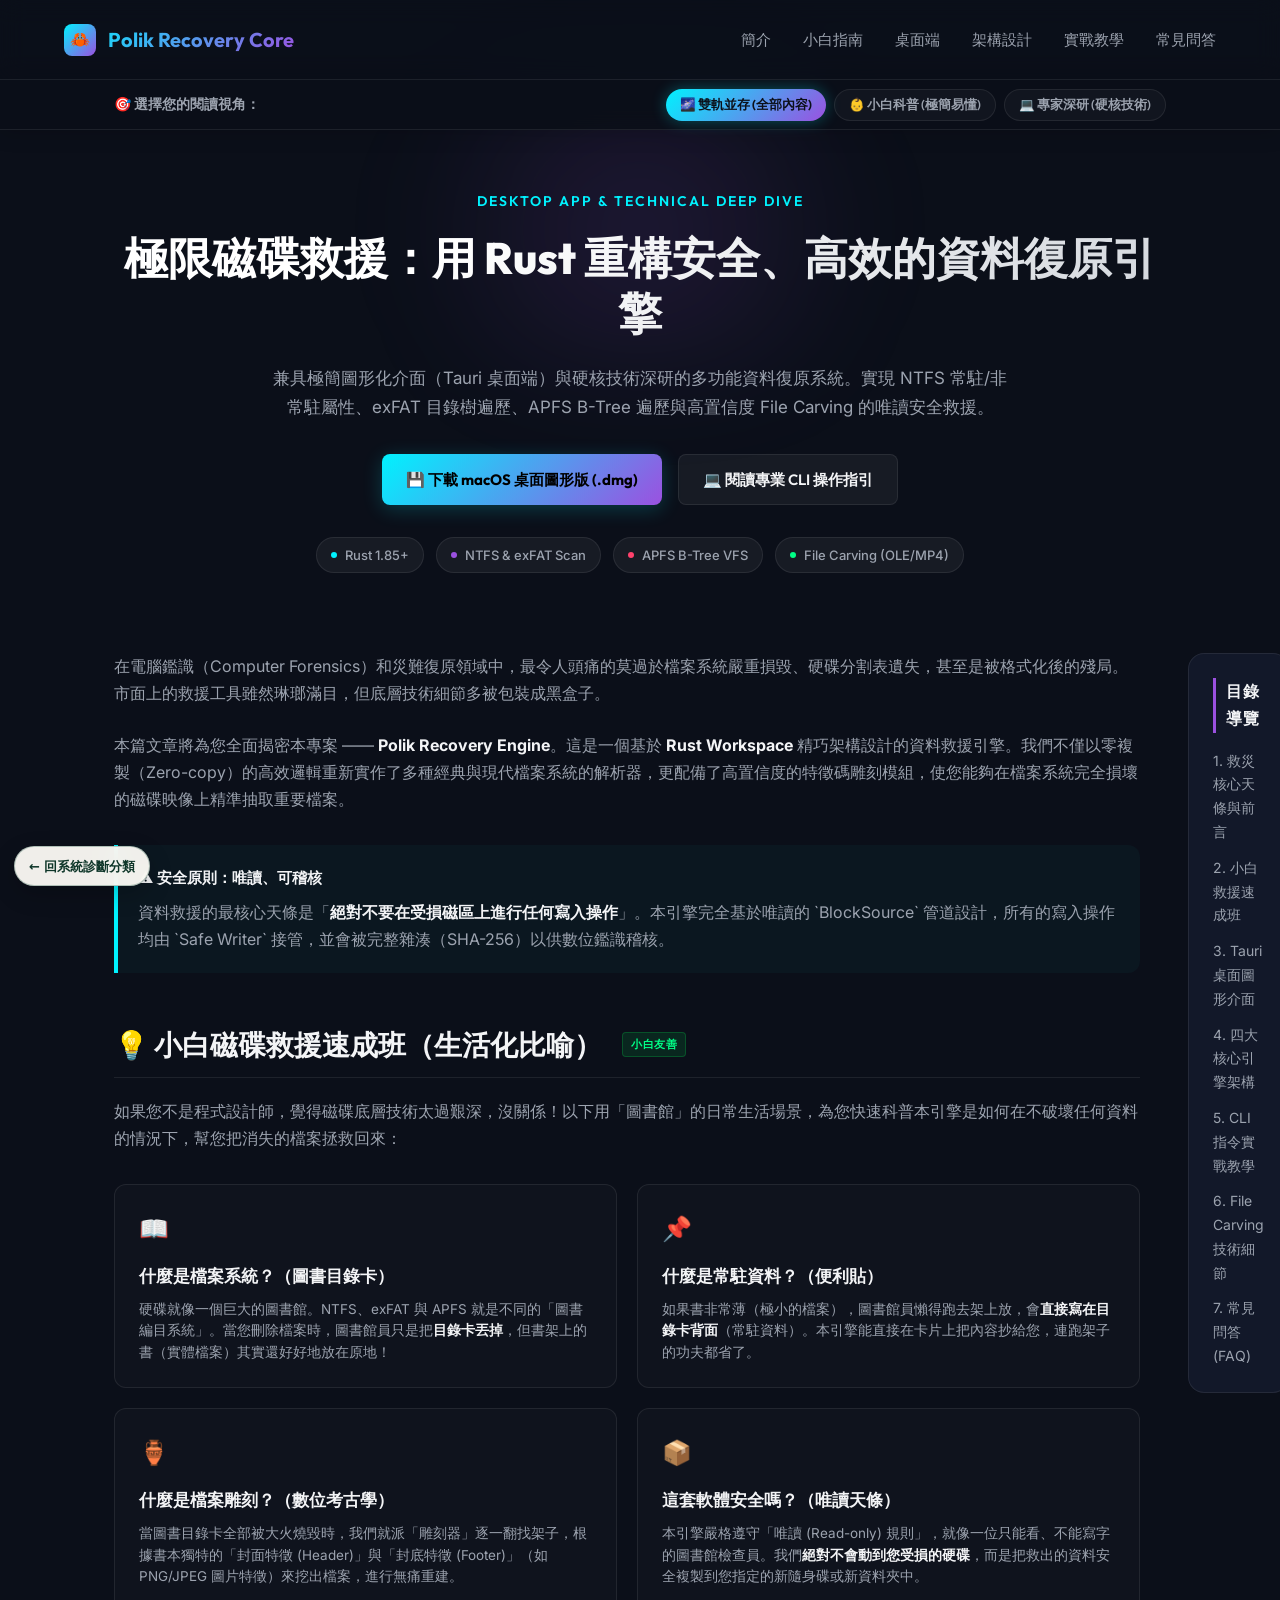
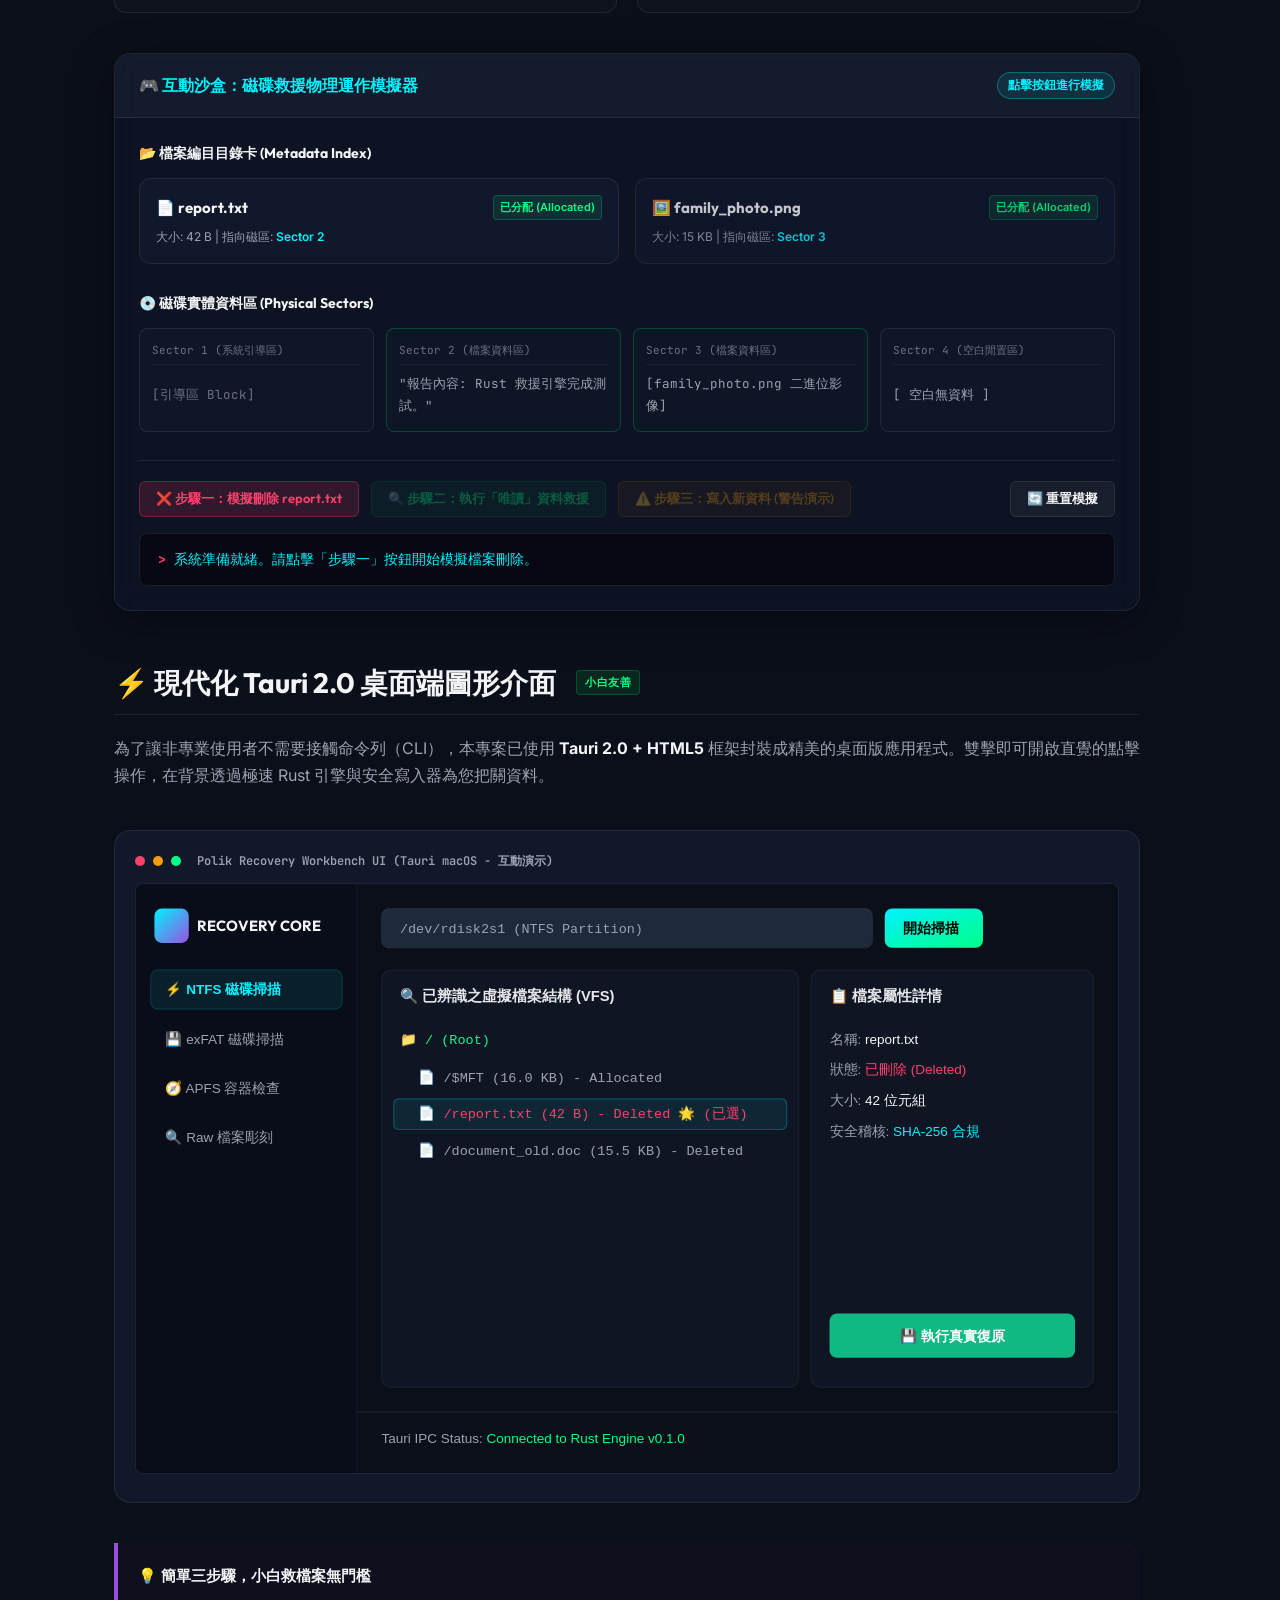
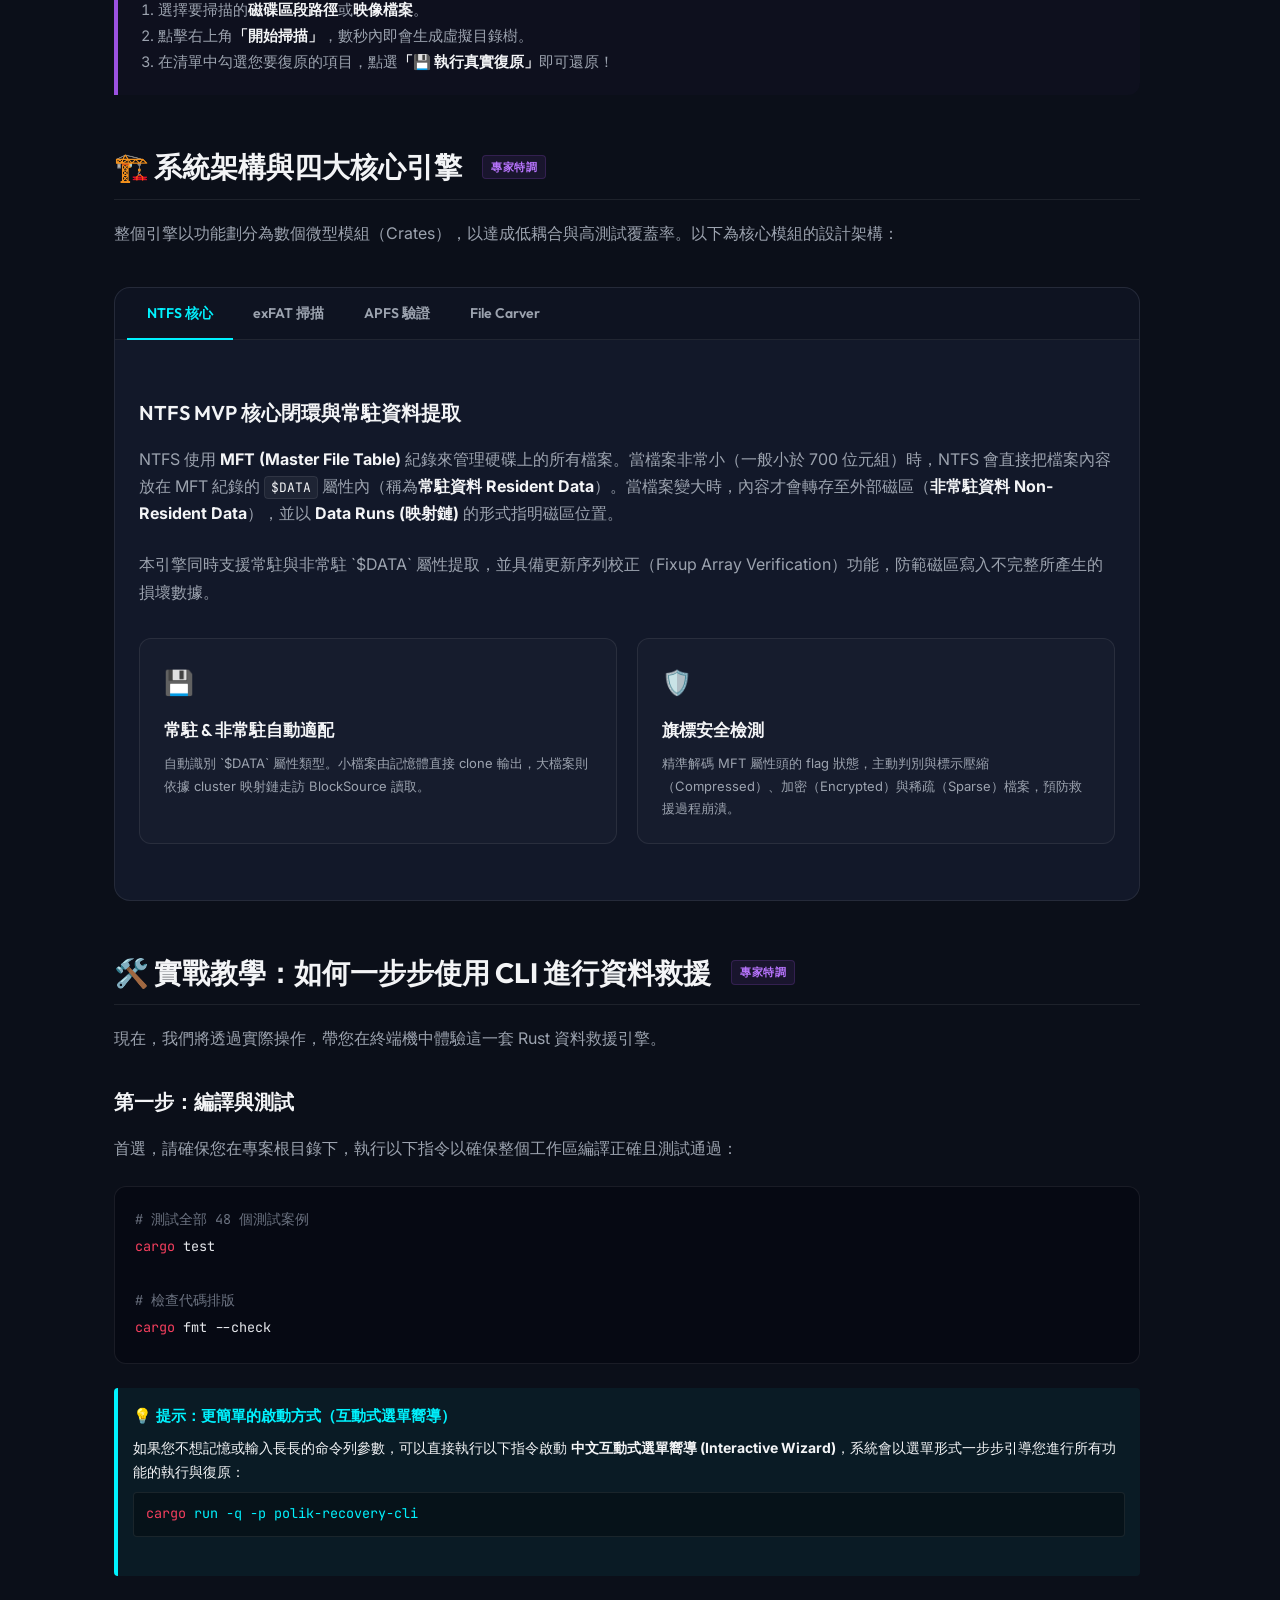
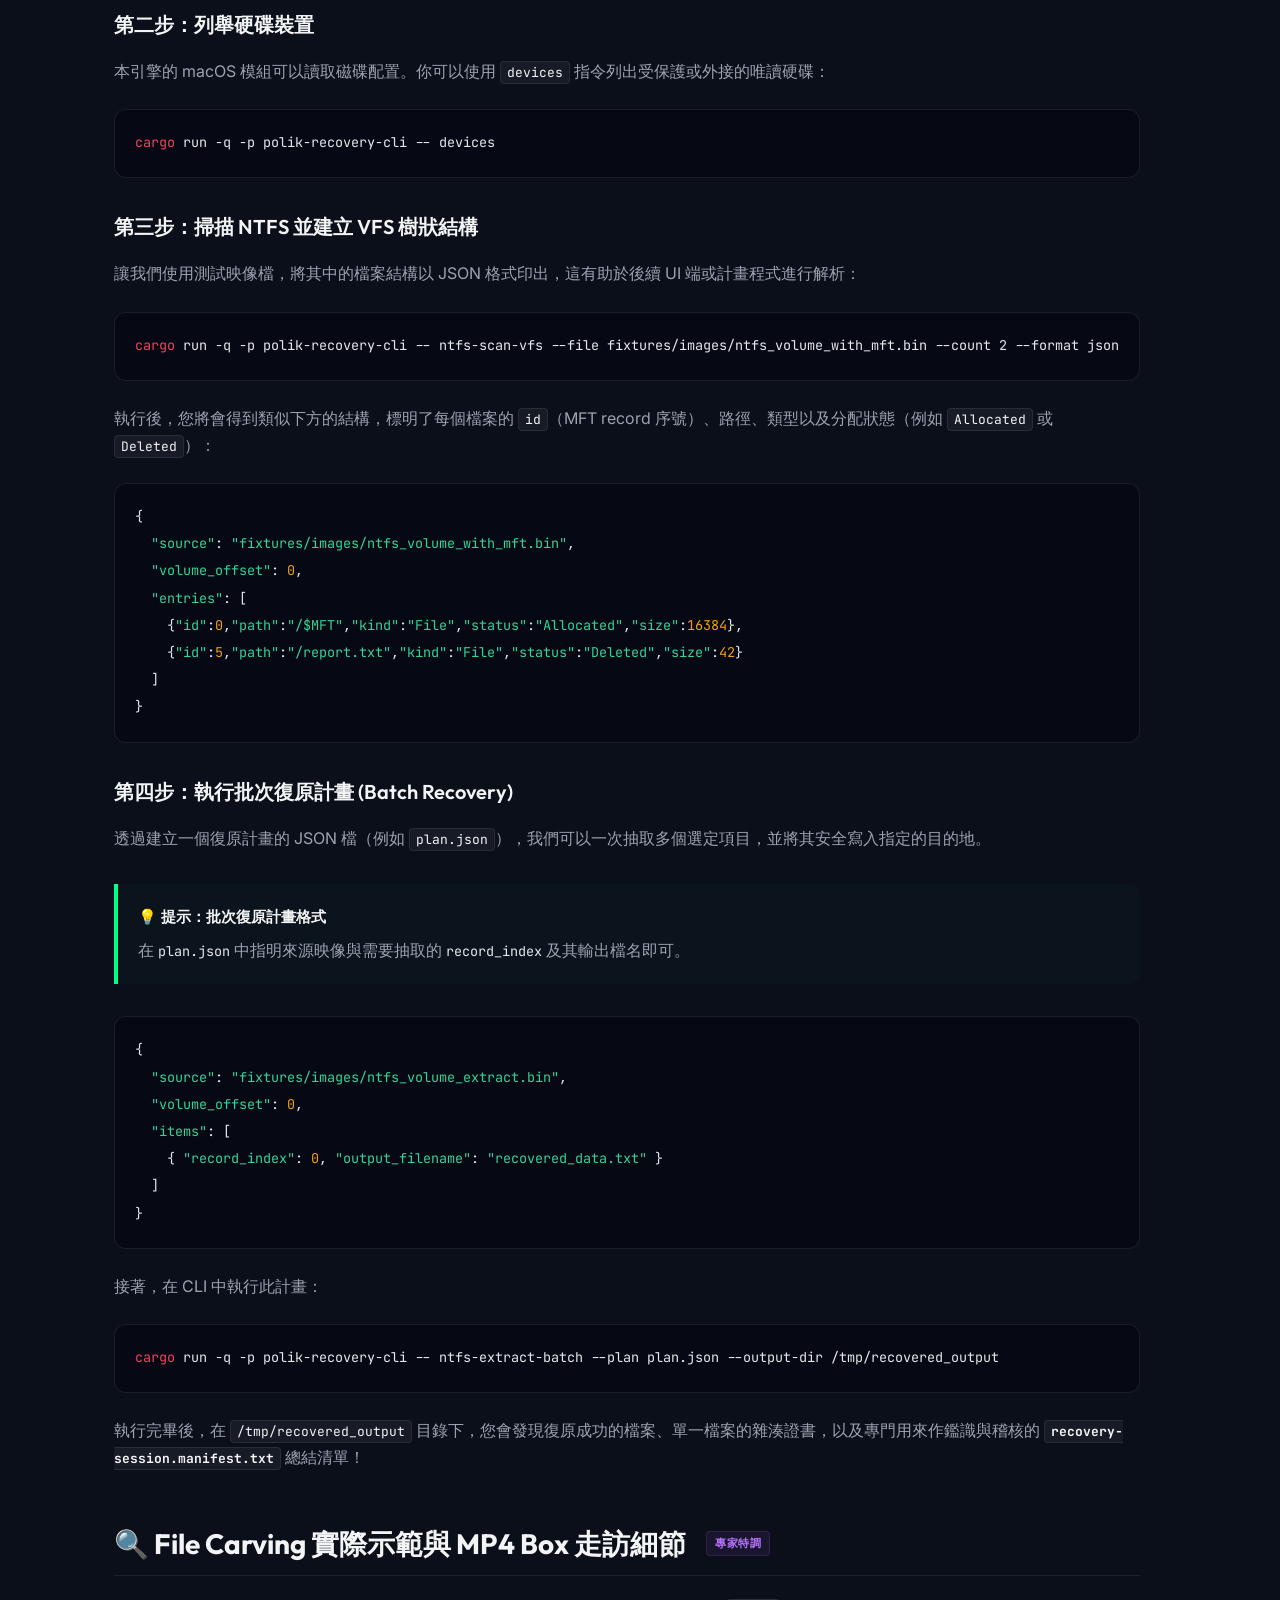
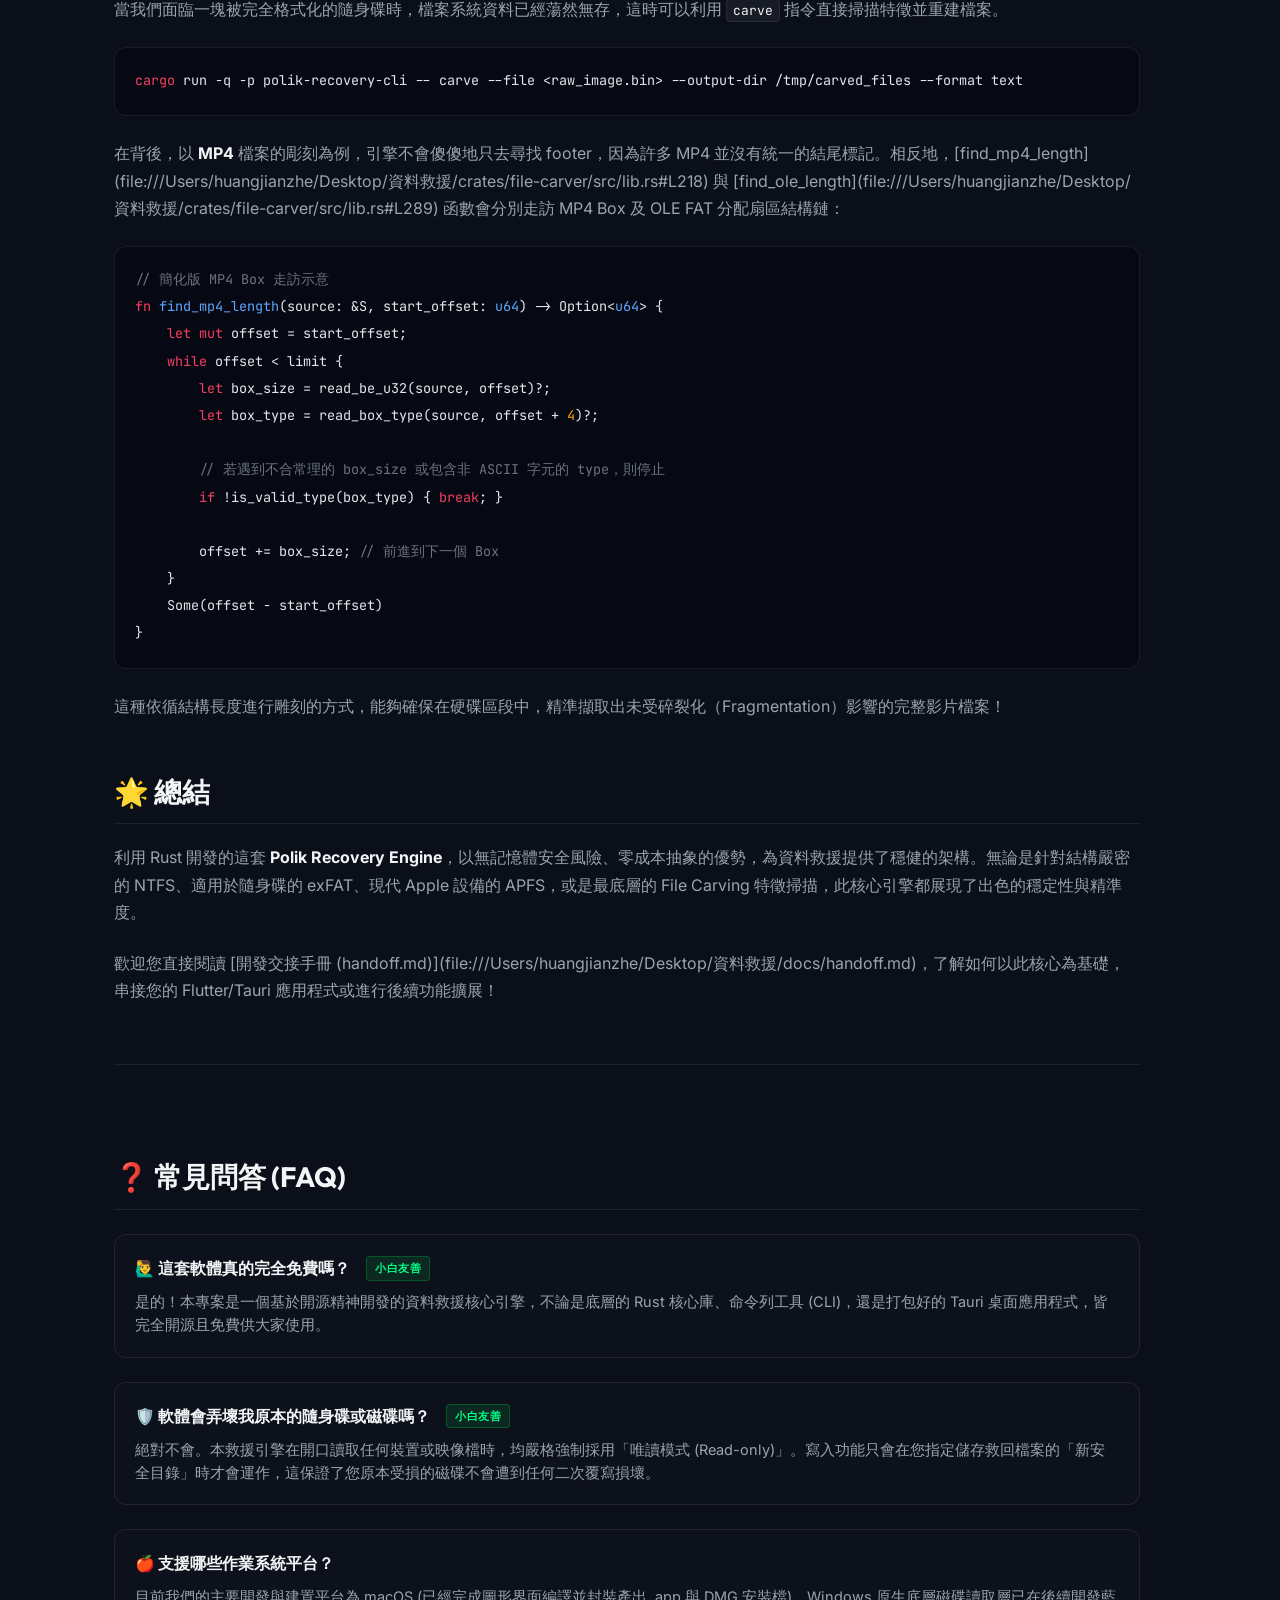
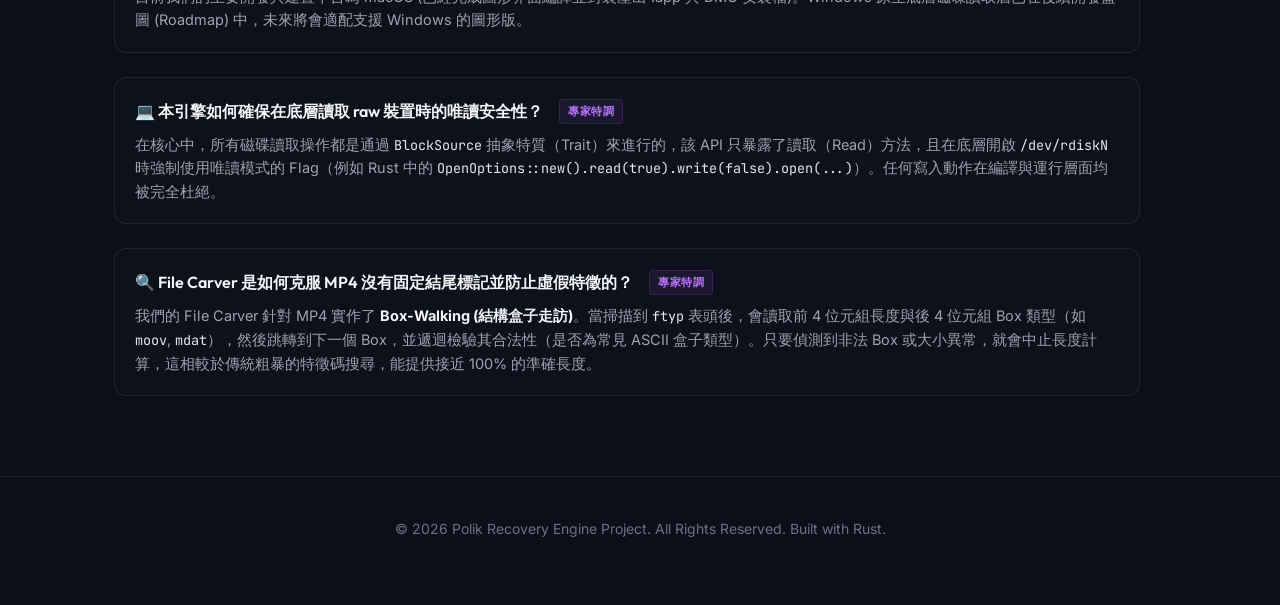
==== commit d63bf66f: "Add return link to portfolio category" ====
--- a/index.html
+++ b/index.html
@@ -960,6 +960,7 @@
   </style>
 </head>
 <body>
+  <a data-polik-category-return href="https://polik18.github.io/systems.html" aria-label="回到系統診斷分類" style="position:fixed;left:14px;bottom:14px;z-index:2147483647;display:inline-flex;align-items:center;min-height:40px;padding:0 14px;border:1px solid rgba(23,79,60,.3);border-radius:999px;background:rgba(255,253,248,.94);color:#0d3528;font:700 13px/1 system-ui,-apple-system,sans-serif;text-decoration:none;box-shadow:0 8px 24px rgba(0,0,0,.2);backdrop-filter:blur(10px)">← 回系統診斷分類</a>
 
   <!-- Navigation -->
   <header>
@@ -1001,7 +1002,7 @@
       </p>
 
       <div class="btn-group">
-        <a href="http://polik18.github.io/polik-recovery/polik-recovery-desktop_0.1.0_aarch64.dmg" class="btn-primary novice-only">
+        <a href="https://polik18.github.io/polik-recovery/polik-recovery-desktop_0.1.0_aarch64.dmg" class="btn-primary novice-only">
           <span>💾 下載 macOS 桌面圖形版 (.dmg)</span>
         </a>
         <a href="#tutorial" class="btn-secondary expert-only">
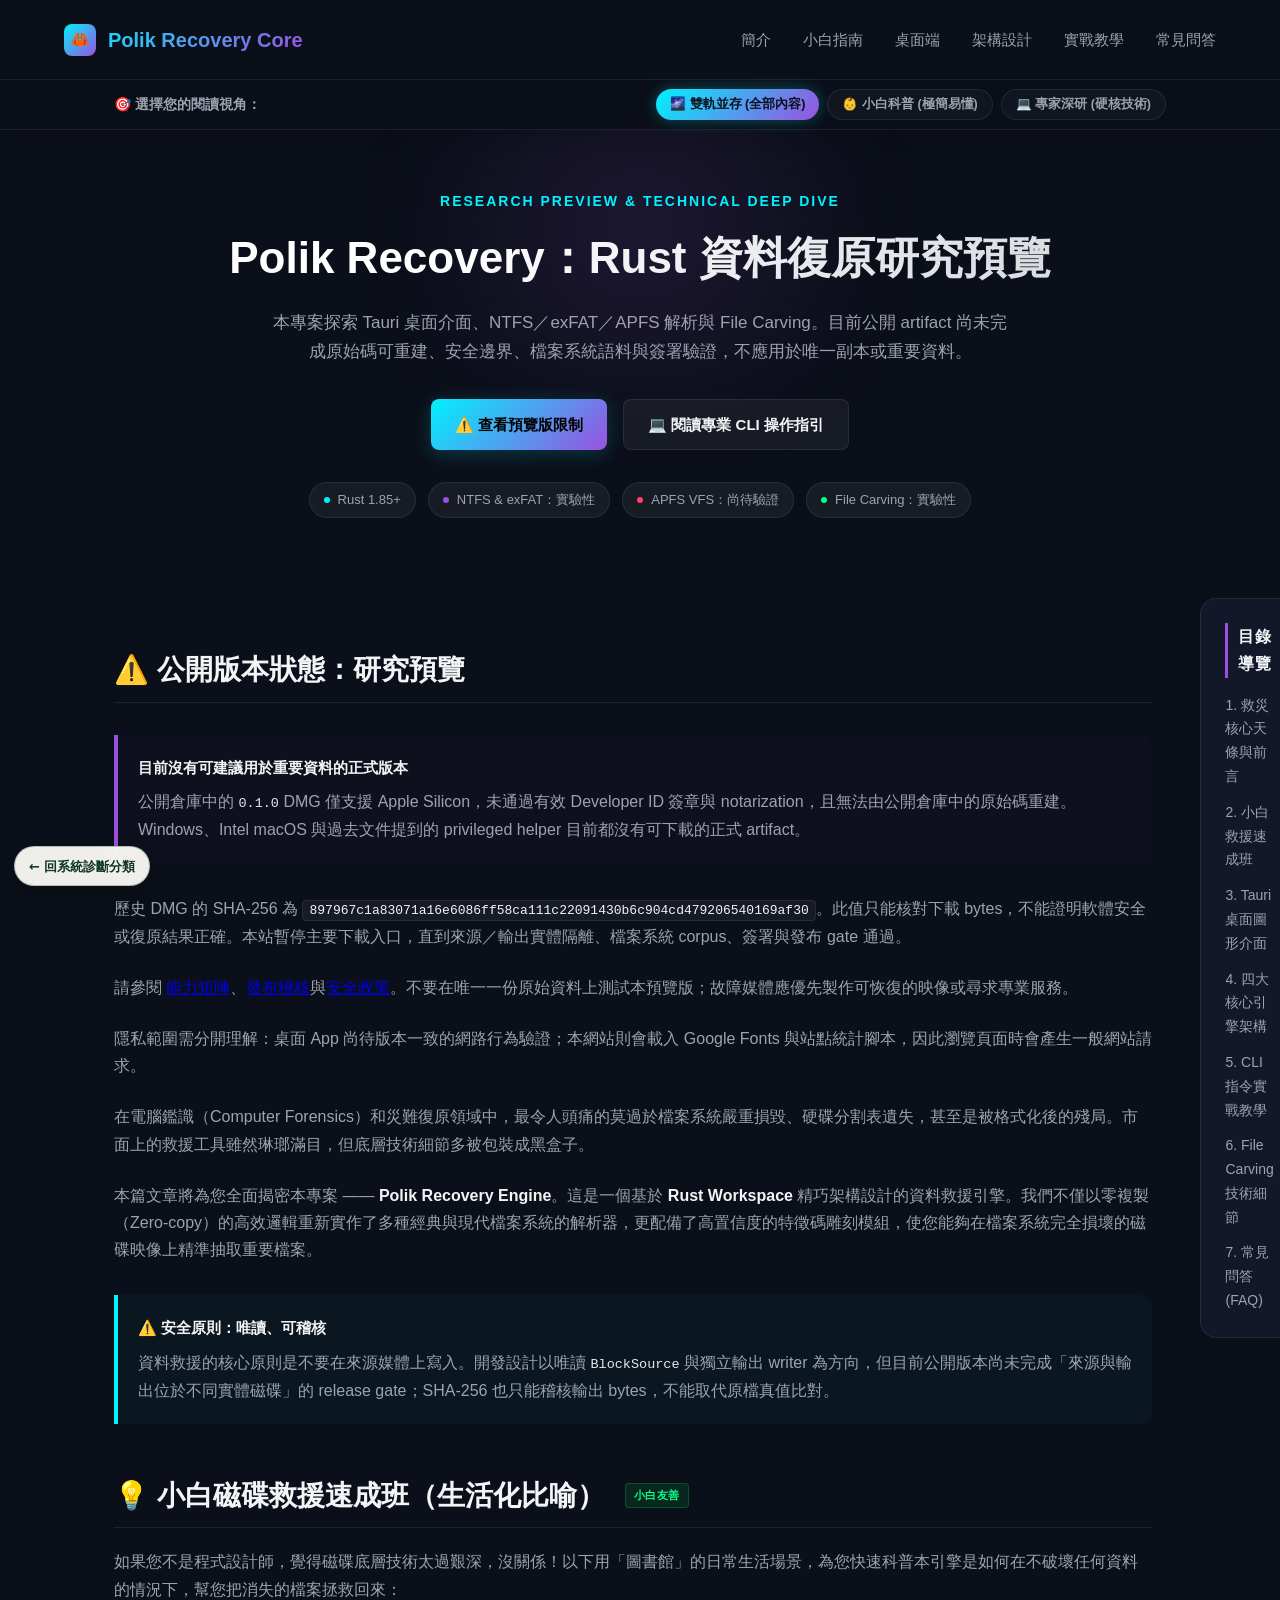
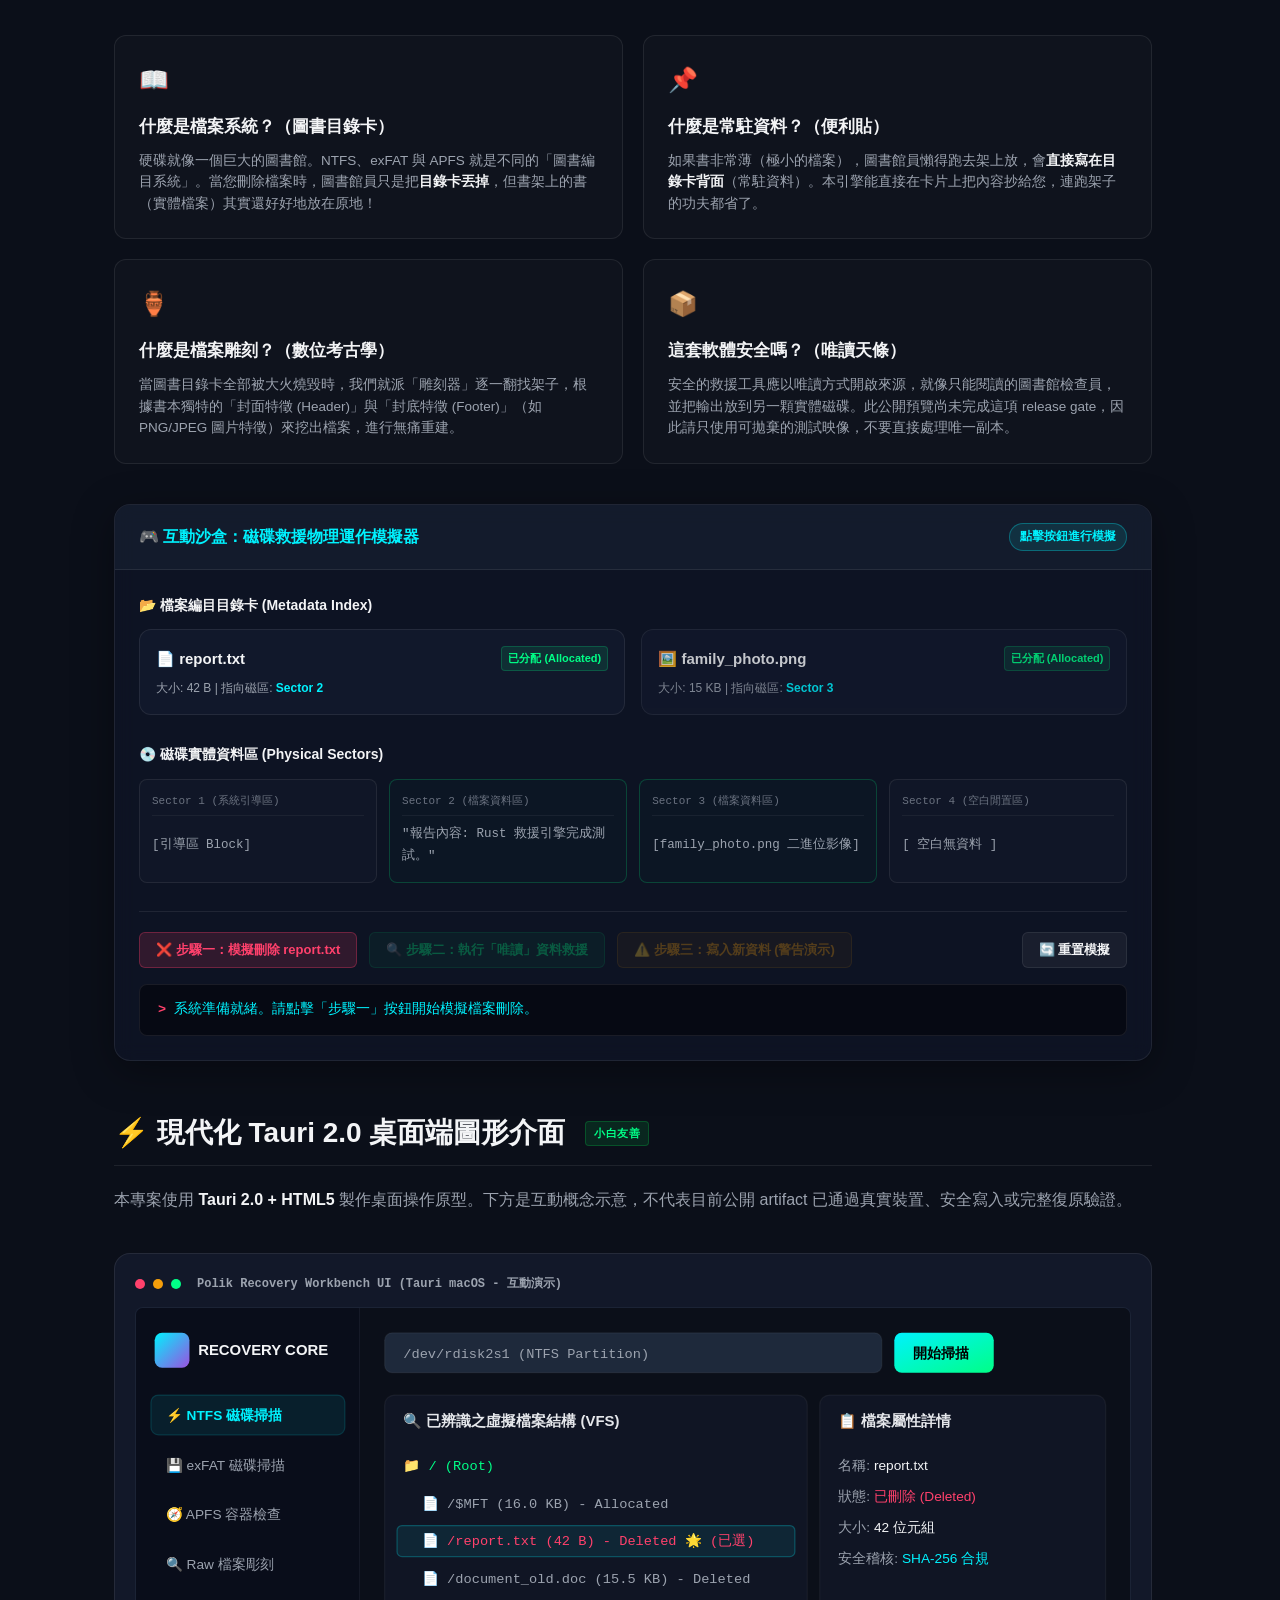
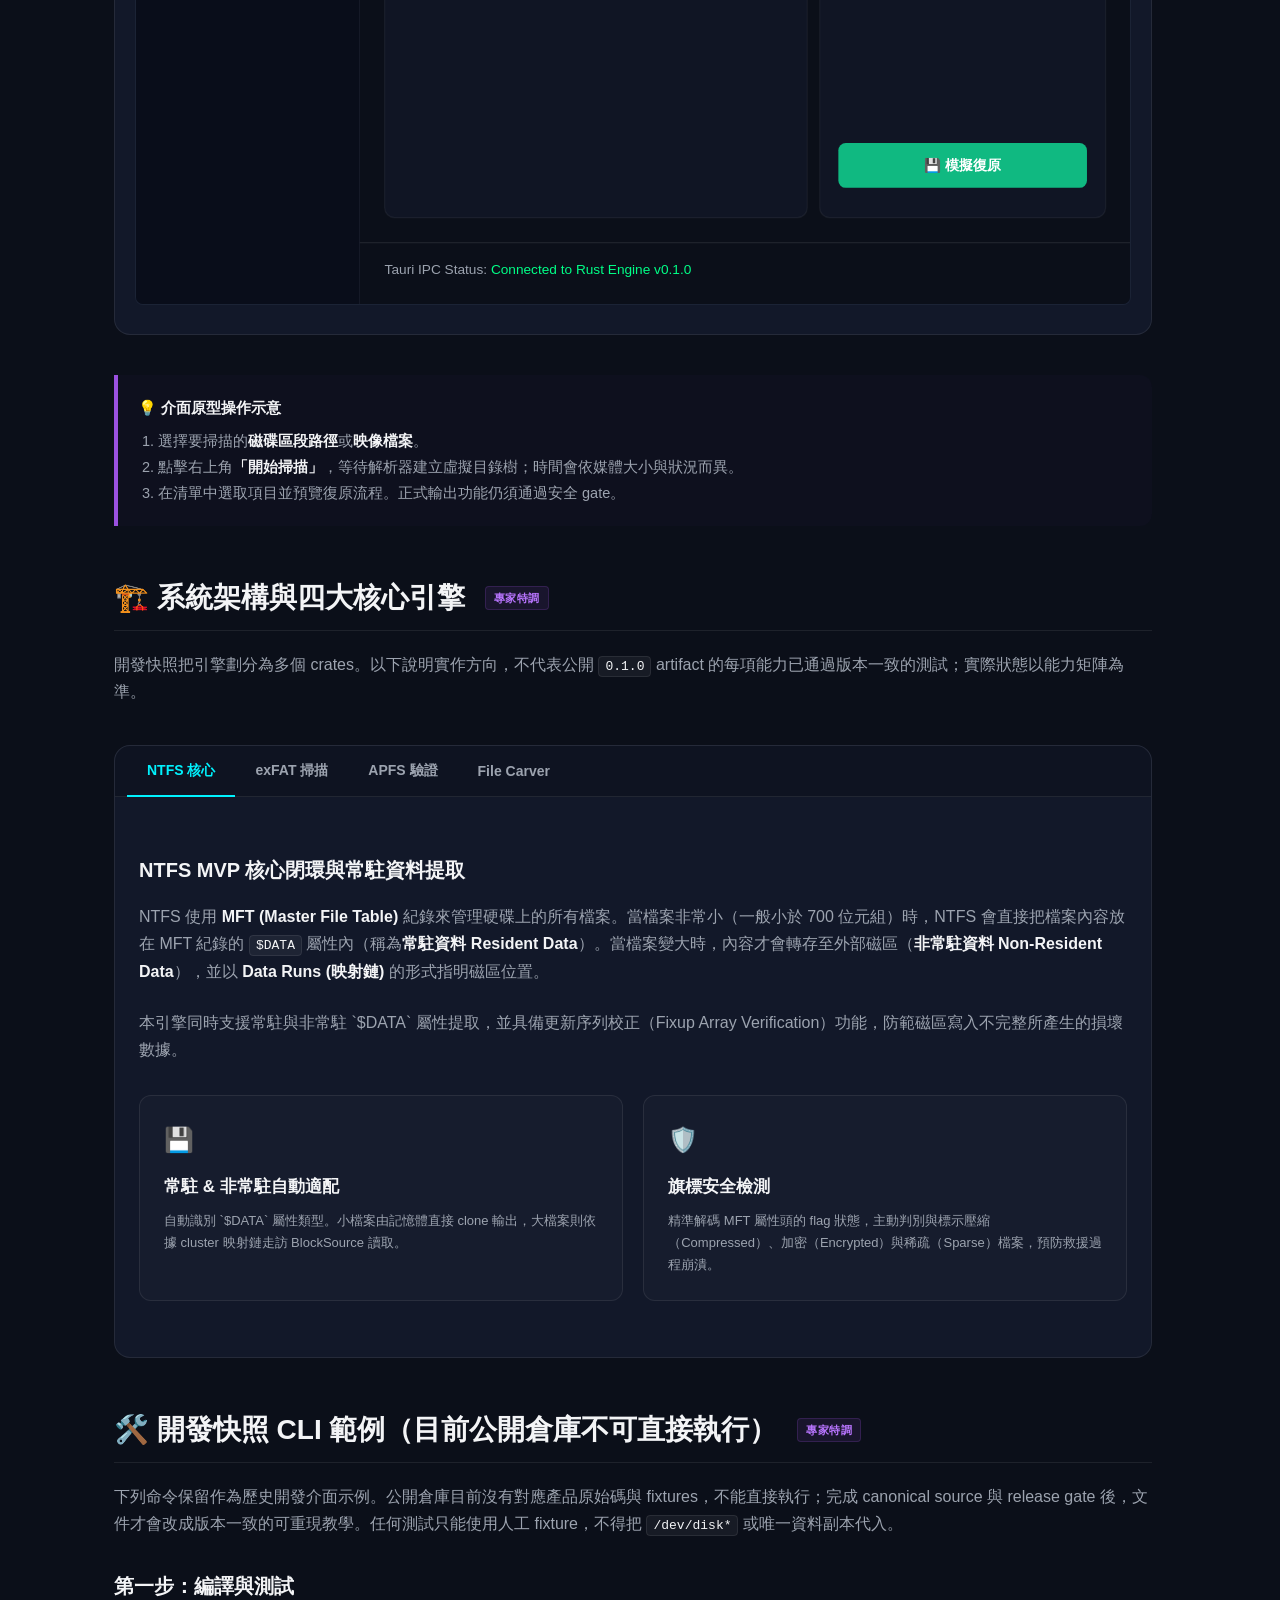
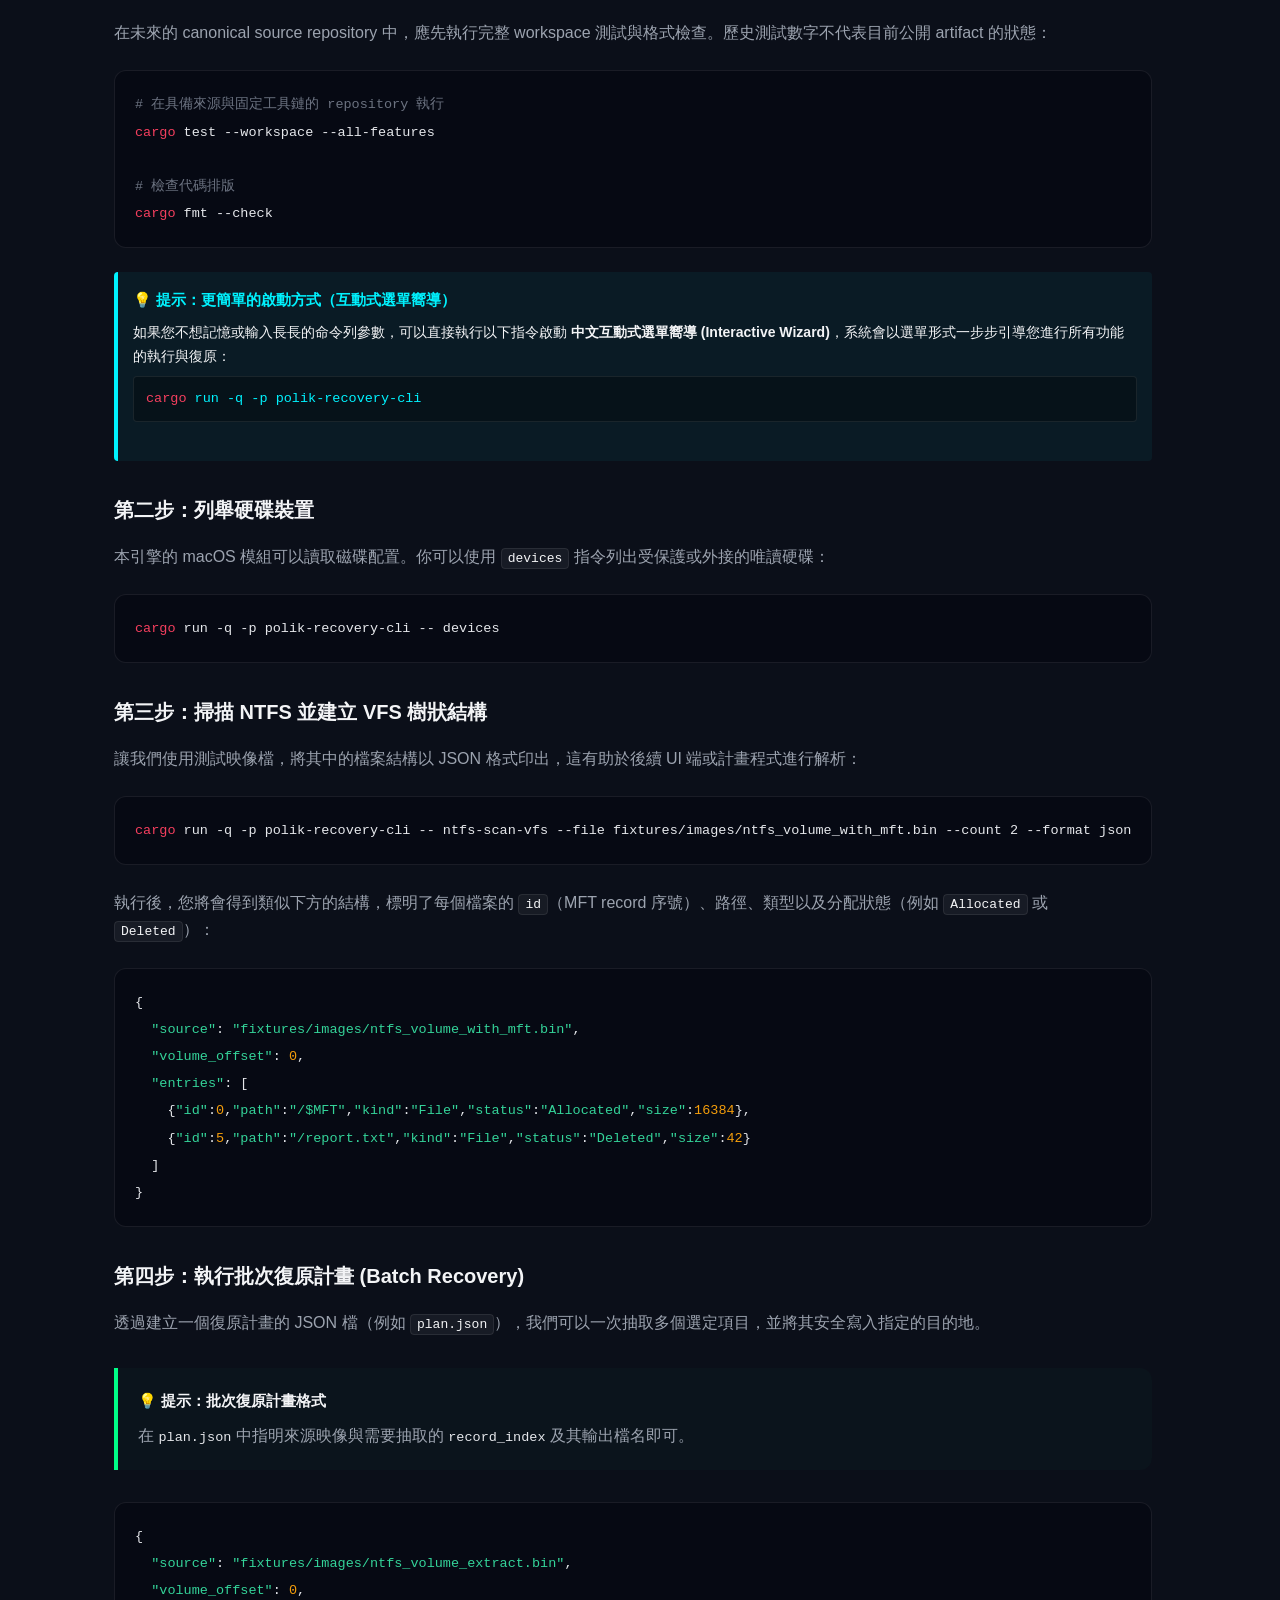
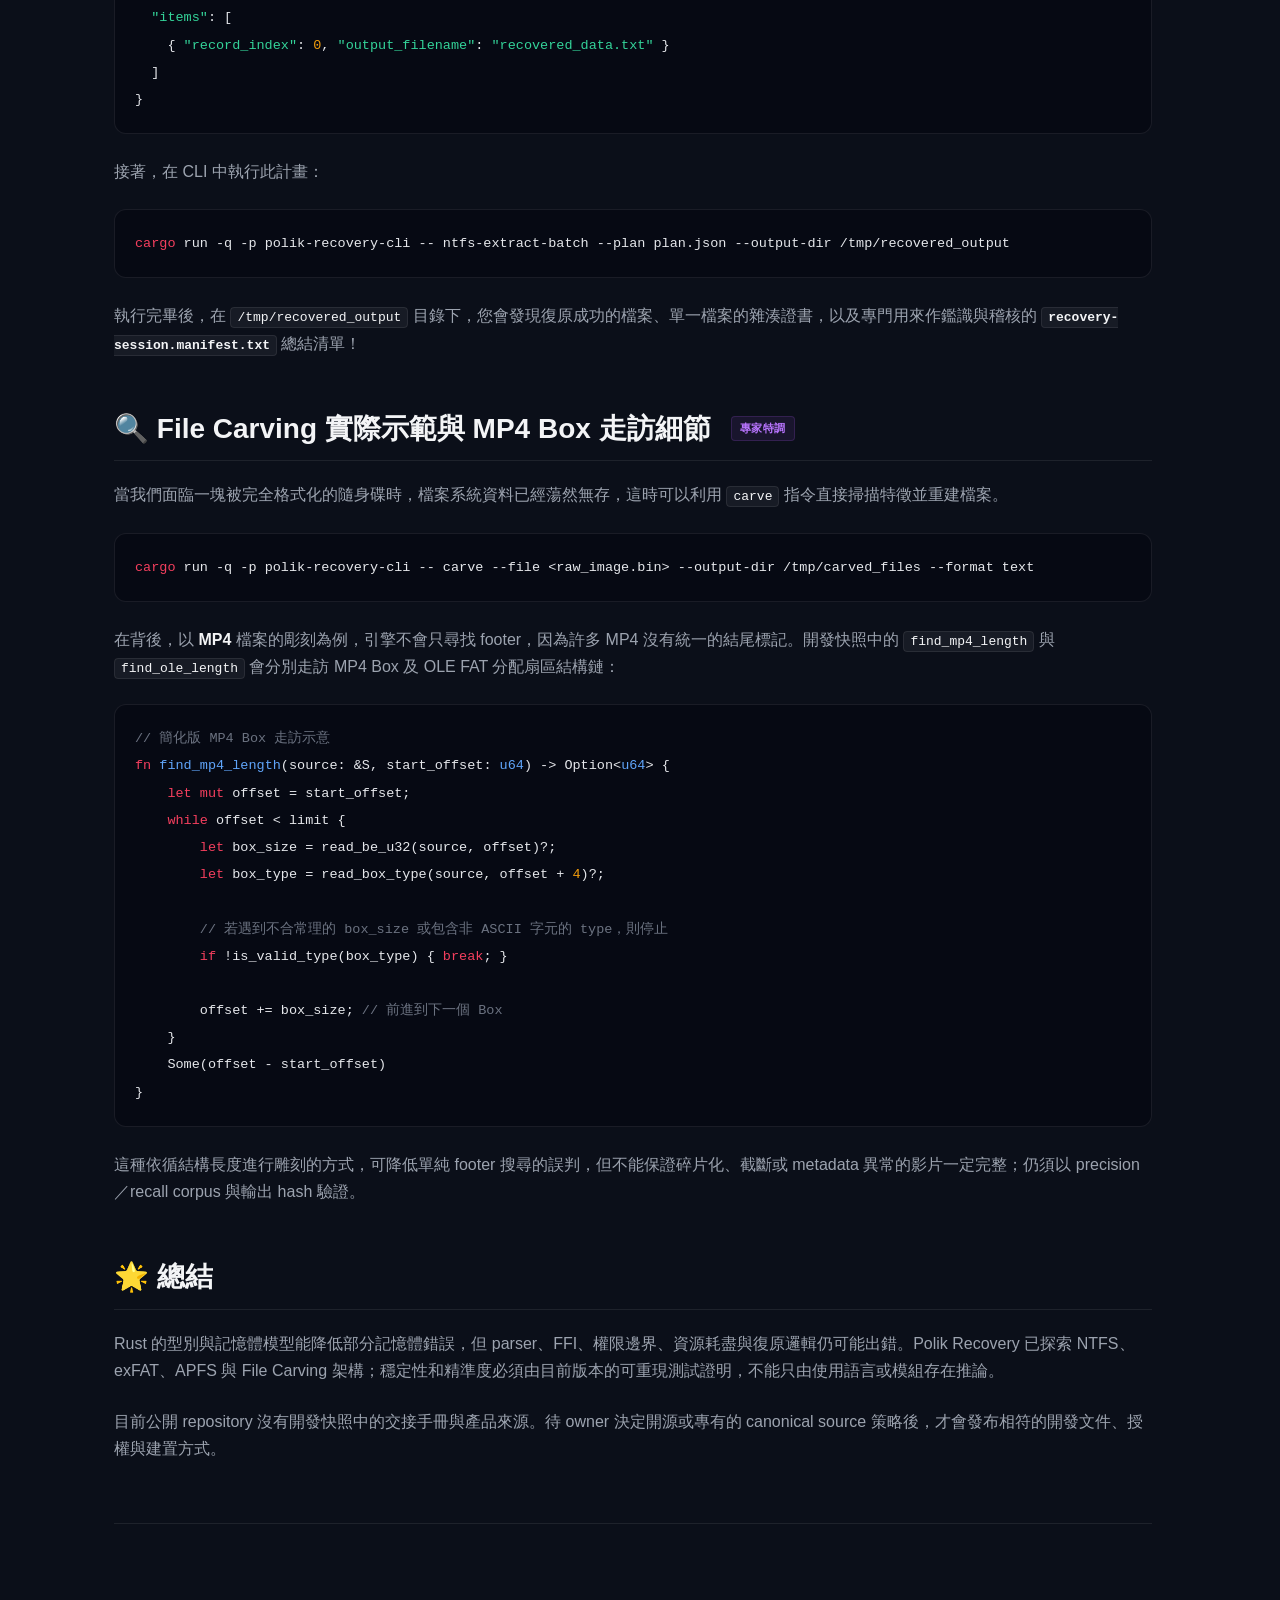
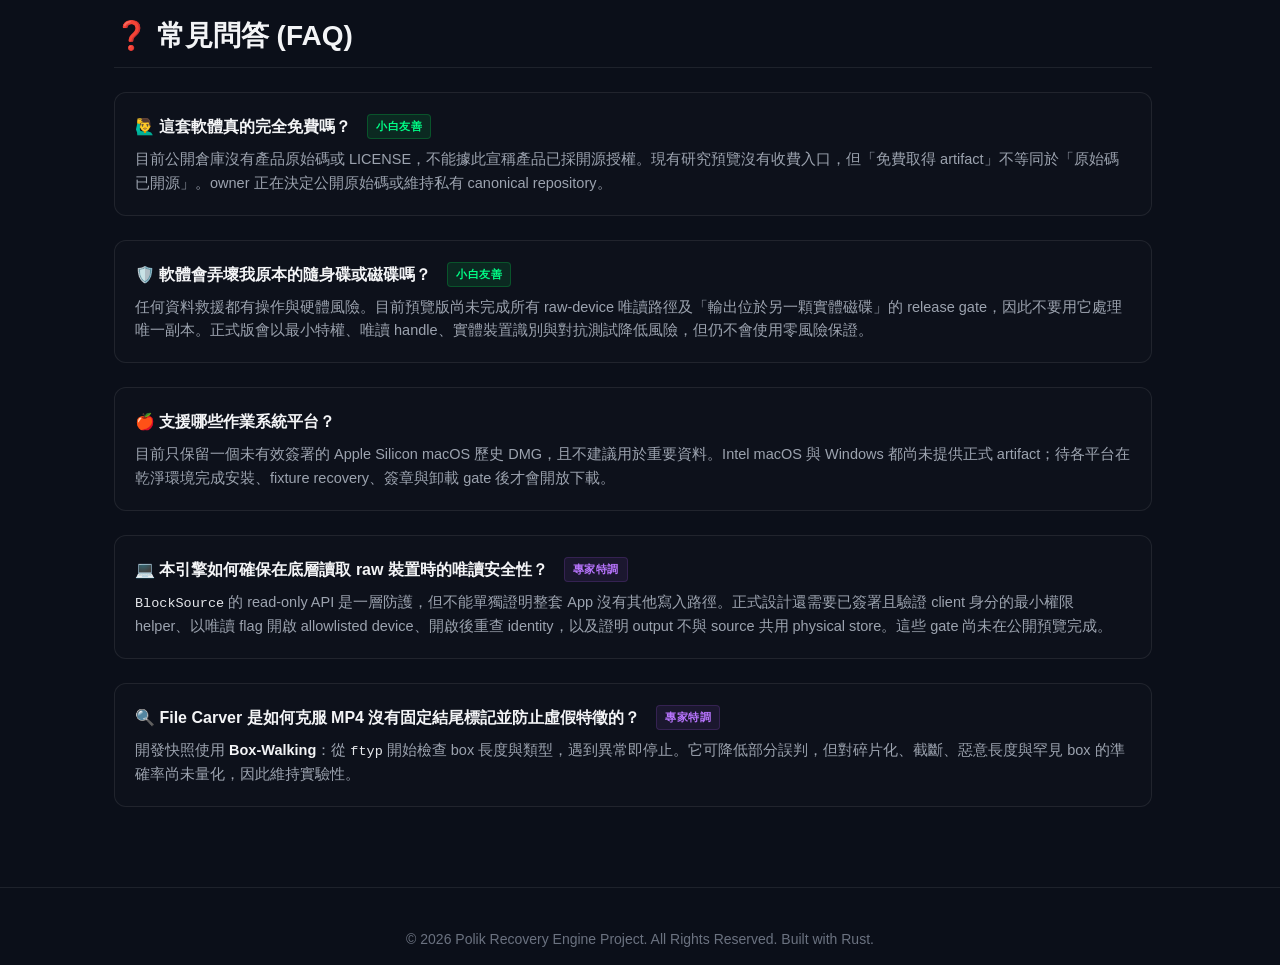
==== commit 2b7bbf46: "Add P7 free-only release: dependency audit, docs, quality gates, verified builds" ====
--- a/index.html
+++ b/index.html
@@ -3,964 +3,20 @@
 <head>
   <meta charset="UTF-8">
   <meta name="viewport" content="width=device-width, initial-scale=1.0">
-  <meta name="description" content="這是一篇詳盡的技術教學部落格，引導您深入了解如何以 Rust 實作支援 NTFS、exFAT、APFS 與 File Carving 的底層資料救援引擎，並提供完整的 CLI 操作教學。">
-  <title>極限磁碟救援：用 Rust 重構安全、高效的資料復原引擎 | 技術專欄</title>
+  <meta name="description" content="Polik Recovery 研究預覽與技術專欄：說明目前公開版本限制、能力驗證狀態，以及以 Rust 實作資料復原引擎的設計。">
+  <meta name="referrer" content="strict-origin-when-cross-origin">
+  <meta http-equiv="Content-Security-Policy" content="default-src 'self'; script-src 'self'; style-src 'self' https://fonts.googleapis.com; font-src https://fonts.gstatic.com; img-src 'self' data:; connect-src 'self'; object-src 'none'; base-uri 'self'; form-action 'self'; upgrade-insecure-requests">
+  <title>Polik Recovery 研究預覽與 Rust 資料復原技術專欄</title>
   
   <!-- Modern Fonts -->
   <link rel="preconnect" href="https://fonts.googleapis.com">
   <link rel="preconnect" href="https://fonts.gstatic.com" crossorigin>
   <link href="https://fonts.googleapis.com/css2?family=Inter:wght@300;400;500;600;700&family=Outfit:wght@400;600;700;800&family=JetBrains+Mono:wght@400;600&display=swap" rel="stylesheet">
   
-  <style>
-    /* Design Tokens */
-    :root {
-      --bg-main: #0B0F19;
-      --bg-card: rgba(22, 29, 49, 0.7);
-      --bg-nav: rgba(11, 15, 25, 0.8);
-      
-      --accent-cyan: #00F2FE;
-      --accent-purple: #9B51E0;
-      --accent-pink: #FF416C;
-      --accent-green: #00FF87;
-      
-      --text-primary: #F3F4F6;
-      --text-secondary: #9CA3AF;
-      --text-muted: #6B7280;
-      
-      --border-color: rgba(255, 255, 255, 0.08);
-      --border-hover: rgba(0, 242, 254, 0.3);
-      
-      --font-display: 'Outfit', sans-serif;
-      --font-body: 'Inter', sans-serif;
-      --font-mono: 'JetBrains Mono', monospace;
-    }
-
-    /* Global reset */
-    * {
-      box-sizing: border-box;
-      margin: 0;
-      padding: 0;
-      scroll-behavior: smooth;
-    }
-
-    body {
-      background-color: var(--bg-main);
-      color: var(--text-primary);
-      font-family: var(--font-body);
-      line-height: 1.7;
-      overflow-x: hidden;
-      padding-top: 130px; /* Offset for Header (80px) + Selector Bar (50px) */
-      transition: padding-top 0.3s ease;
-    }
-
-    /* Selection styling */
-    ::selection {
-      background: rgba(0, 242, 254, 0.2);
-      color: var(--accent-cyan);
-    }
-
-    /* Scrollbar */
-    ::-webkit-scrollbar {
-      width: 10px;
-    }
-    ::-webkit-scrollbar-track {
-      background: var(--bg-main);
-    }
-    ::-webkit-scrollbar-thumb {
-      background: #1F2937;
-      border-radius: 5px;
-    }
-    ::-webkit-scrollbar-thumb:hover {
-      background: var(--accent-cyan);
-    }
-
-    /* Layout */
-    .container {
-      max-width: 1100px;
-      margin: 0 auto;
-      padding: 0 24px;
-    }
-
-    /* Premium Header / Nav */
-    header {
-      position: fixed;
-      top: 0;
-      left: 0;
-      right: 0;
-      height: 80px;
-      background: var(--bg-nav);
-      backdrop-filter: blur(12px);
-      -webkit-backdrop-filter: blur(12px);
-      border-bottom: 1px solid var(--border-color);
-      z-index: 100;
-      display: flex;
-      align-items: center;
-      transition: all 0.3s ease;
-    }
-
-    .nav-container {
-      width: 100%;
-      max-width: 1200px;
-      margin: 0 auto;
-      padding: 0 24px;
-      display: flex;
-      justify-content: space-between;
-      align-items: center;
-    }
-
-    .logo-area {
-      display: flex;
-      align-items: center;
-      gap: 12px;
-      font-family: var(--font-display);
-      font-weight: 700;
-      font-size: 20px;
-      background: linear-gradient(135deg, var(--accent-cyan), var(--accent-purple));
-      -webkit-background-clip: text;
-      -webkit-text-fill-color: transparent;
-    }
-
-    .logo-icon {
-      width: 32px;
-      height: 32px;
-      background: linear-gradient(135deg, var(--accent-cyan), var(--accent-purple));
-      border-radius: 8px;
-      display: flex;
-      align-items: center;
-      justify-content: center;
-      color: var(--bg-main);
-      font-size: 16px;
-      -webkit-text-fill-color: initial;
-    }
-
-    .nav-links {
-      display: flex;
-      gap: 32px;
-    }
-
-    .nav-links a {
-      color: var(--text-secondary);
-      text-decoration: none;
-      font-weight: 500;
-      transition: color 0.2s ease;
-      font-size: 15px;
-    }
-
-    .nav-links a:hover {
-      color: var(--accent-cyan);
-    }
-
-    /* Mode Selector Bar (Sticky Sub-nav) */
-    .mode-selector-bar {
-      position: fixed;
-      top: 80px;
-      left: 0;
-      right: 0;
-      height: 50px;
-      background: rgba(11, 15, 25, 0.95);
-      backdrop-filter: blur(12px);
-      -webkit-backdrop-filter: blur(12px);
-      border-bottom: 1px solid var(--border-color);
-      z-index: 99;
-      display: flex;
-      align-items: center;
-      transition: all 0.3s ease;
-      box-shadow: 0 4px 20px rgba(0, 0, 0, 0.15);
-    }
-
-    .selector-flex {
-      display: flex;
-      justify-content: space-between;
-      align-items: center;
-      width: 100%;
-    }
-
-    .selector-label {
-      font-family: var(--font-display);
-      font-weight: 600;
-      font-size: 14px;
-      color: var(--text-secondary);
-      display: flex;
-      align-items: center;
-      gap: 6px;
-    }
-
-    .selector-buttons {
-      display: flex;
-      gap: 8px;
-    }
-
-    .selector-btn {
-      background: rgba(255, 255, 255, 0.03);
-      border: 1px solid var(--border-color);
-      color: var(--text-secondary);
-      padding: 6px 14px;
-      border-radius: 20px;
-      font-family: var(--font-display);
-      font-size: 12.5px;
-      font-weight: 600;
-      cursor: pointer;
-      transition: all 0.2s ease;
-    }
-
-    .selector-btn:hover {
-      color: var(--text-primary);
-      border-color: var(--border-hover);
-    }
-
-    .selector-btn.active {
-      background: linear-gradient(135deg, var(--accent-cyan), var(--accent-purple));
-      color: #0B0F19;
-      border: none;
-      font-weight: 700;
-      box-shadow: 0 0 15px rgba(0, 242, 254, 0.3);
-    }
-
-    /* Mode Display Logic */
-    body.mode-novice .expert-only {
-      display: none !important;
-    }
-    body.mode-expert .novice-only {
-      display: none !important;
-    }
-
-    /* Mode Tags */
-    .mode-tag {
-      display: none;
-      font-size: 11px;
-      padding: 2px 8px;
-      border-radius: 4px;
-      font-weight: 600;
-      margin-left: 8px;
-      vertical-align: middle;
-      text-transform: uppercase;
-      letter-spacing: 0.5px;
-    }
-    body.mode-all .mode-tag {
-      display: inline-block;
-    }
-    .mode-tag-novice {
-      background: rgba(0, 255, 87, 0.1);
-      color: var(--accent-green);
-      border: 1px solid rgba(0, 255, 87, 0.2);
-    }
-    .mode-tag-expert {
-      background: rgba(155, 81, 224, 0.1);
-      color: #B975FF;
-      border: 1px solid rgba(155, 81, 224, 0.2);
-    }
-
-    /* Hero Section */
-    .hero {
-      padding: 60px 0;
-      text-align: center;
-      position: relative;
-    }
-
-    .hero::before {
-      content: '';
-      position: absolute;
-      top: -10%;
-      left: 50%;
-      transform: translate(-50%, 0);
-      width: 600px;
-      height: 300px;
-      background: radial-gradient(circle, rgba(155, 81, 224, 0.15) 0%, rgba(0, 0, 0, 0) 70%);
-      filter: blur(50px);
-      z-index: -1;
-      pointer-events: none;
-    }
-
-    .hero-meta {
-      font-family: var(--font-display);
-      font-weight: 600;
-      font-size: 14px;
-      text-transform: uppercase;
-      letter-spacing: 2px;
-      color: var(--accent-cyan);
-      margin-bottom: 16px;
-    }
-
-    h1 {
-      font-family: var(--font-display);
-      font-size: 44px;
-      font-weight: 800;
-      line-height: 1.25;
-      margin-bottom: 24px;
-      background: linear-gradient(135deg, #FFFFFF 30%, #D1D5DB 100%);
-      -webkit-background-clip: text;
-      -webkit-text-fill-color: transparent;
-    }
-
-    .hero-subtitle {
-      font-size: 17px;
-      color: var(--text-secondary);
-      max-width: 750px;
-      margin: 0 auto 32px auto;
-    }
-
-    .hero-tags {
-      display: flex;
-      justify-content: center;
-      gap: 12px;
-      flex-wrap: wrap;
-    }
-
-    .badge {
-      background: rgba(255, 255, 255, 0.05);
-      border: 1px solid var(--border-color);
-      padding: 6px 14px;
-      border-radius: 20px;
-      font-size: 13px;
-      font-weight: 500;
-      color: var(--text-secondary);
-      display: flex;
-      align-items: center;
-      gap: 8px;
-    }
-
-    .badge::before {
-      content: '';
-      display: inline-block;
-      width: 6px;
-      height: 6px;
-      border-radius: 50%;
-      background: var(--accent-cyan);
-    }
-    
-    .badge-purple::before { background: var(--accent-purple); }
-    .badge-pink::before { background: var(--accent-pink); }
-    .badge-green::before { background: var(--accent-green); }
-
-    /* Main Content & Sidebar Grid */
-    .main-grid {
-      display: grid;
-      grid-template-columns: 3fr 1fr;
-      gap: 48px;
-      margin-top: 20px;
-    }
-
-    body.mode-novice .main-grid {
-      grid-template-columns: 1fr; /* Hide sidebar for novice clean reading */
-    }
-
-    @media (max-width: 900px) {
-      .main-grid {
-        grid-template-columns: 1fr !important;
-      }
-      .sidebar {
-        order: -1;
-      }
-    }
-
-    /* Sidebar / Table of Contents */
-    .sidebar {
-      position: sticky;
-      top: 150px;
-      height: fit-content;
-    }
-
-    .sidebar-card {
-      background: var(--bg-card);
-      border: 1px solid var(--border-color);
-      border-radius: 16px;
-      padding: 24px;
-      backdrop-filter: blur(10px);
-      -webkit-backdrop-filter: blur(10px);
-    }
-
-    .sidebar-title {
-      font-family: var(--font-display);
-      font-size: 16px;
-      font-weight: 700;
-      text-transform: uppercase;
-      letter-spacing: 1px;
-      margin-bottom: 16px;
-      color: var(--text-primary);
-      border-left: 3px solid var(--accent-purple);
-      padding-left: 10px;
-    }
-
-    .toc-list {
-      list-style: none;
-      display: flex;
-      flex-direction: column;
-      gap: 12px;
-    }
-
-    .toc-list a {
-      color: var(--text-secondary);
-      text-decoration: none;
-      font-size: 14px;
-      transition: all 0.2s ease;
-      display: block;
-    }
-
-    .toc-list a:hover {
-      color: var(--accent-cyan);
-      transform: translateX(4px);
-    }
-
-    /* Articles / Blog elements */
-    article {
-      font-size: 16px;
-      color: var(--text-secondary);
-    }
-
-    h2 {
-      font-family: var(--font-display);
-      font-size: 28px;
-      font-weight: 700;
-      color: var(--text-primary);
-      margin: 48px 0 20px 0;
-      padding-bottom: 8px;
-      border-bottom: 1px solid var(--border-color);
-      display: flex;
-      align-items: center;
-      gap: 12px;
-    }
-
-    h3 {
-      font-family: var(--font-display);
-      font-size: 20px;
-      font-weight: 600;
-      color: var(--text-primary);
-      margin: 32px 0 16px 0;
-    }
-
-    p {
-      margin-bottom: 24px;
-    }
-
-    strong {
-      color: var(--text-primary);
-    }
-
-    /* GitHub Alert Callouts */
-    .callout {
-      border-left: 4px solid var(--accent-cyan);
-      background: rgba(0, 242, 254, 0.03);
-      padding: 20px;
-      border-radius: 0 12px 12px 0;
-      margin: 32px 0;
-    }
-
-    .callout-title {
-      font-weight: 600;
-      color: var(--text-primary);
-      margin-bottom: 8px;
-      display: flex;
-      align-items: center;
-      gap: 8px;
-      font-size: 15px;
-    }
-
-    .callout-tip {
-      border-left-color: var(--accent-green);
-      background: rgba(0, 255, 135, 0.02);
-    }
-    .callout-important {
-      border-left-color: var(--accent-purple);
-      background: rgba(155, 81, 224, 0.02);
-    }
-    .callout-warning {
-      border-left-color: var(--accent-pink);
-      background: rgba(255, 65, 108, 0.02);
-    }
-
-    /* Interactive Tabs Section */
-    .tabs-wrapper {
-      margin: 40px 0;
-      border: 1px solid var(--border-color);
-      border-radius: 16px;
-      background: var(--bg-card);
-      overflow: hidden;
-    }
-
-    .tabs-header {
-      background: rgba(0, 0, 0, 0.2);
-      display: flex;
-      border-bottom: 1px solid var(--border-color);
-      padding: 0 12px;
-    }
-
-    .tab-btn {
-      background: none;
-      border: none;
-      color: var(--text-secondary);
-      font-family: var(--font-display);
-      font-size: 14px;
-      font-weight: 600;
-      padding: 16px 20px;
-      cursor: pointer;
-      position: relative;
-      transition: color 0.2s ease;
-    }
-
-    .tab-btn:hover {
-      color: var(--text-primary);
-    }
-
-    .tab-btn.active {
-      color: var(--accent-cyan);
-    }
-
-    .tab-btn.active::after {
-      content: '';
-      position: absolute;
-      bottom: -1px;
-      left: 0;
-      right: 0;
-      height: 2px;
-      background: var(--accent-cyan);
-    }
-
-    .tab-pane {
-      display: none;
-      padding: 24px;
-    }
-
-    .tab-pane.active {
-      display: block;
-      animation: fadeIn 0.4s ease;
-    }
-
-    @keyframes fadeIn {
-      from { opacity: 0; transform: translateY(6px); }
-      to { opacity: 1; transform: translateY(0); }
-    }
-
-    /* Grid Layout for Cards */
-    .features-grid {
-      display: grid;
-      grid-template-columns: 1fr 1fr;
-      gap: 20px;
-      margin: 32px 0;
-    }
-
-    @media (max-width: 600px) {
-      .features-grid {
-        grid-template-columns: 1fr;
-      }
-    }
-
-    .feature-card {
-      background: rgba(255, 255, 255, 0.02);
-      border: 1px solid var(--border-color);
-      border-radius: 12px;
-      padding: 24px;
-      transition: all 0.3s ease;
-    }
-
-    .feature-card:hover {
-      border-color: var(--border-hover);
-      transform: translateY(-4px);
-      box-shadow: 0 8px 30px rgba(0, 242, 254, 0.05);
-    }
-
-    .card-icon {
-      font-size: 24px;
-      margin-bottom: 12px;
-    }
-
-    .card-title {
-      font-family: var(--font-display);
-      font-size: 17px;
-      font-weight: 600;
-      color: var(--text-primary);
-      margin-bottom: 8px;
-    }
-
-    /* Code Blocks styling */
-    pre {
-      background: #060913;
-      border: 1px solid var(--border-color);
-      border-radius: 12px;
-      padding: 20px;
-      overflow-x: auto;
-      margin: 24px 0;
-      position: relative;
-    }
-
-    code {
-      font-family: var(--font-mono);
-      font-size: 13.5px;
-      color: #E5E7EB;
-    }
-
-    /* Inline code */
-    p code, li code {
-      background: rgba(255, 255, 255, 0.05);
-      border: 1px solid rgba(255, 255, 255, 0.08);
-      padding: 2px 6px;
-      border-radius: 4px;
-      font-size: 13px;
-      color: #F3F4F6;
-    }
-
-    .comment { color: #6B7280; }
-    .keyword { color: #F43F5E; }
-    .type { color: #60A5FA; }
-    .string { color: #34D399; }
-    .number { color: #F59E0B; }
-
-    /* Footer styling */
-    footer {
-      border-top: 1px solid var(--border-color);
-      padding: 40px 0;
-      margin-top: 80px;
-      text-align: center;
-      color: var(--text-muted);
-      font-size: 14px;
-    }
-
-    .btn-group {
-      display: flex;
-      justify-content: center;
-      gap: 16px;
-      margin-bottom: 32px;
-      flex-wrap: wrap;
-    }
-    .btn-primary {
-      background: linear-gradient(135deg, var(--accent-cyan), var(--accent-purple));
-      color: #000;
-      border: none;
-      padding: 12px 24px;
-      border-radius: 8px;
-      font-family: var(--font-display);
-      font-weight: 700;
-      font-size: 15px;
-      cursor: pointer;
-      text-decoration: none;
-      display: inline-flex;
-      align-items: center;
-      gap: 8px;
-      transition: all 0.3s ease;
-      box-shadow: 0 4px 20px rgba(0, 242, 254, 0.2);
-    }
-    .btn-primary:hover {
-      transform: translateY(-2px);
-      box-shadow: 0 6px 25px rgba(0, 242, 254, 0.4);
-    }
-    .btn-secondary {
-      background: rgba(255, 255, 255, 0.05);
-      border: 1px solid var(--border-color);
-      color: var(--text-primary);
-      padding: 12px 24px;
-      border-radius: 8px;
-      font-family: var(--font-display);
-      font-weight: 600;
-      font-size: 15px;
-      cursor: pointer;
-      text-decoration: none;
-      display: inline-flex;
-      align-items: center;
-      gap: 8px;
-      transition: all 0.3s ease;
-    }
-    .btn-secondary:hover {
-      background: rgba(255, 255, 255, 0.1);
-      border-color: var(--text-secondary);
-    }
-    
-    /* Mockup design */
-    .mockup-container {
-      margin: 40px 0;
-      background: var(--bg-card);
-      border: 1px solid var(--border-color);
-      border-radius: 16px;
-      padding: 20px;
-      position: relative;
-      overflow: hidden;
-    }
-    .mockup-title {
-      font-family: var(--font-display);
-      font-weight: 600;
-      font-size: 13px;
-      color: var(--text-secondary);
-      margin-bottom: 12px;
-      display: flex;
-      align-items: center;
-      gap: 8px;
-    }
-    .mockup-dot {
-      width: 10px;
-      height: 10px;
-      border-radius: 50%;
-      background: var(--accent-pink);
-      display: inline-block;
-    }
-    .mockup-dot-yellow { background: #F59E0B; }
-    .mockup-dot-green { background: var(--accent-green); }
-
-    /* Interactive SVG styles */
-    .mockup-vfs-item rect {
-      transition: fill 0.2s ease, stroke 0.2s ease;
-    }
-    .mockup-vfs-item:hover rect {
-      fill: rgba(255, 255, 255, 0.05);
-    }
-    .mockup-vfs-item.active rect {
-      fill: rgba(0, 242, 254, 0.08) !important;
-      stroke: rgba(0, 242, 254, 0.25) !important;
-    }
-
-    /* Interactive Simulator */
-    .simulator-wrapper {
-      background: rgba(15, 23, 42, 0.6);
-      border: 1px solid var(--border-color);
-      border-radius: 16px;
-      margin: 40px 0;
-      overflow: hidden;
-      box-shadow: 0 10px 40px rgba(0, 0, 0, 0.35);
-      backdrop-filter: blur(10px);
-      -webkit-backdrop-filter: blur(10px);
-    }
-    .simulator-header {
-      background: rgba(30, 41, 59, 0.4);
-      padding: 18px 24px;
-      border-bottom: 1px solid var(--border-color);
-      display: flex;
-      justify-content: space-between;
-      align-items: center;
-    }
-    .simulator-title {
-      font-family: var(--font-display);
-      font-weight: 700;
-      font-size: 16px;
-      color: var(--accent-cyan);
-      display: flex;
-      align-items: center;
-      gap: 8px;
-    }
-    .simulator-badge {
-      background: rgba(0, 242, 254, 0.1);
-      color: var(--accent-cyan);
-      border: 1px solid rgba(0, 242, 254, 0.3);
-      font-size: 11.5px;
-      padding: 3px 10px;
-      border-radius: 20px;
-      font-weight: 600;
-    }
-    .simulator-body {
-      padding: 24px;
-    }
-    .sim-section {
-      margin-bottom: 28px;
-    }
-    .sim-section-title {
-      font-family: var(--font-display);
-      font-weight: 700;
-      font-size: 14px;
-      color: var(--text-primary);
-      margin-bottom: 12px;
-      display: flex;
-      align-items: center;
-      gap: 8px;
-    }
-    .catalog-cards {
-      display: grid;
-      grid-template-columns: 1fr 1fr;
-      gap: 16px;
-    }
-    @media (max-width: 600px) {
-      .catalog-cards {
-        grid-template-columns: 1fr;
-      }
-    }
-    .catalog-card {
-      background: rgba(22, 29, 49, 0.6);
-      border: 1px solid var(--border-color);
-      border-radius: 12px;
-      padding: 16px;
-      transition: all 0.3s ease;
-      position: relative;
-    }
-    .card-status-badge {
-      position: absolute;
-      top: 16px;
-      right: 16px;
-      font-size: 11px;
-      padding: 2px 6px;
-      border-radius: 4px;
-      font-weight: 600;
-    }
-    .status-allocated {
-      background: rgba(0, 255, 135, 0.1);
-      color: var(--accent-green);
-      border: 1px solid rgba(0, 255, 135, 0.2);
-    }
-    .status-deleted {
-      background: rgba(255, 65, 108, 0.1);
-      color: var(--accent-pink);
-      border: 1px solid rgba(255, 65, 108, 0.2);
-    }
-    .card-filename {
-      font-family: var(--font-display);
-      font-weight: 700;
-      font-size: 15px;
-      color: var(--text-primary);
-      margin-bottom: 6px;
-      transition: all 0.3s ease;
-    }
-    .card-meta {
-      font-size: 12px;
-      color: var(--text-secondary);
-    }
-    .sector-pointer {
-      color: var(--accent-cyan);
-      font-weight: 600;
-    }
-    .disk-sectors {
-      display: grid;
-      grid-template-columns: repeat(4, 1fr);
-      gap: 12px;
-    }
-    @media (max-width: 768px) {
-      .disk-sectors {
-        grid-template-columns: 1fr 1fr;
-      }
-    }
-    .disk-sector {
-      background: rgba(30, 41, 59, 0.2);
-      border: 1px solid var(--border-color);
-      border-radius: 8px;
-      padding: 12px;
-      font-family: var(--font-mono);
-      transition: all 0.3s ease;
-    }
-    .sector-occupied {
-      border-color: rgba(0, 255, 135, 0.2);
-      background: rgba(0, 255, 135, 0.02);
-    }
-    .sector-num {
-      font-size: 11px;
-      color: var(--text-muted);
-      margin-bottom: 6px;
-      border-bottom: 1px solid rgba(255, 255, 255, 0.05);
-      padding-bottom: 4px;
-    }
-    .sector-content {
-      font-size: 12.5px;
-      color: var(--text-secondary);
-      word-break: break-all;
-      height: 48px;
-      display: flex;
-      align-items: center;
-      transition: all 0.3s ease;
-    }
-    .sim-controls-wrapper {
-      border-top: 1px solid var(--border-color);
-      padding-top: 20px;
-    }
-    .sim-buttons {
-      display: flex;
-      gap: 12px;
-      flex-wrap: wrap;
-      margin-bottom: 16px;
-    }
-    .sim-btn {
-      font-family: var(--font-display);
-      font-size: 13px;
-      font-weight: 600;
-      padding: 8px 16px;
-      border-radius: 6px;
-      cursor: pointer;
-      border: none;
-      transition: all 0.2s ease;
-    }
-    .sim-btn:disabled {
-      opacity: 0.3;
-      cursor: not-allowed;
-    }
-    .btn-danger {
-      background: rgba(255, 65, 108, 0.15);
-      color: var(--accent-pink);
-      border: 1px solid rgba(255, 65, 108, 0.3);
-    }
-    .btn-danger:hover:not(:disabled) {
-      background: var(--accent-pink);
-      color: #fff;
-    }
-    .btn-success {
-      background: rgba(0, 255, 135, 0.15);
-      color: var(--accent-green);
-      border: 1px solid rgba(0, 255, 135, 0.3);
-    }
-    .btn-success:hover:not(:disabled) {
-      background: var(--accent-green);
-      color: #000;
-    }
-    .btn-warning {
-      background: rgba(245, 158, 11, 0.15);
-      color: #F59E0B;
-      border: 1px solid rgba(245, 158, 11, 0.3);
-    }
-    .btn-warning:hover:not(:disabled) {
-      background: #F59E0B;
-      color: #000;
-    }
-    .btn-reset {
-      background: rgba(255, 255, 255, 0.05);
-      color: var(--text-primary);
-      border: 1px solid var(--border-color);
-      margin-left: auto;
-    }
-    .btn-reset:hover {
-      background: rgba(255, 255, 255, 0.1);
-    }
-    .sim-terminal {
-      background: #060913;
-      border: 1px solid var(--border-color);
-      border-radius: 8px;
-      padding: 14px 18px;
-      font-family: var(--font-mono);
-      font-size: 13.5px;
-      color: var(--accent-cyan);
-      min-height: 48px;
-    }
-    .terminal-prompt {
-      color: var(--accent-pink);
-      font-weight: 700;
-    }
-
-    /* FAQ Section */
-    .faq-section {
-      margin-top: 60px;
-      border-top: 1px solid var(--border-color);
-      padding-top: 40px;
-    }
-    .faq-grid {
-      display: grid;
-      grid-template-columns: 1fr;
-      gap: 24px;
-      margin-top: 24px;
-    }
-    .faq-item {
-      background: rgba(255, 255, 255, 0.01);
-      border: 1px solid var(--border-color);
-      border-radius: 12px;
-      padding: 20px;
-    }
-    .faq-question {
-      font-family: var(--font-display);
-      font-weight: 600;
-      font-size: 16px;
-      color: var(--text-primary);
-      margin-bottom: 8px;
-      display: flex;
-      align-items: center;
-      gap: 8px;
-    }
-    .faq-answer {
-      font-size: 14.5px;
-      color: var(--text-secondary);
-      line-height: 1.6;
-    }
-  </style>
+  <link rel="stylesheet" href="assets/site.css">
 </head>
 <body>
-  <a data-polik-category-return href="https://polik18.github.io/systems.html" aria-label="回到系統診斷分類" style="position:fixed;left:14px;bottom:14px;z-index:2147483647;display:inline-flex;align-items:center;min-height:40px;padding:0 14px;border:1px solid rgba(23,79,60,.3);border-radius:999px;background:rgba(255,253,248,.94);color:#0d3528;font:700 13px/1 system-ui,-apple-system,sans-serif;text-decoration:none;box-shadow:0 8px 24px rgba(0,0,0,.2);backdrop-filter:blur(10px)">← 回系統診斷分類</a>
+  <a class="category-return" data-polik-category-return href="https://polik18.github.io/systems.html" aria-label="回到系統診斷分類">← 回系統診斷分類</a>
 
   <!-- Navigation -->
   <header>
@@ -969,7 +25,7 @@
         <div class="logo-icon">🦀</div>
         <span>Polik Recovery Core</span>
       </div>
-      <nav class="nav-links">
+      <nav class="nav-links" aria-label="主要導覽">
         <a href="#intro">簡介</a>
         <a href="#novice-guide" class="novice-only">小白指南</a>
         <a href="#desktop-app" class="novice-only">桌面端</a>
@@ -985,9 +41,9 @@
     <div class="container selector-flex">
       <div class="selector-label">🎯 選擇您的閱讀視角：</div>
       <div class="selector-buttons">
-        <button class="selector-btn active" id="btn-mode-all" onclick="changeMode('all')">🌌 雙軌並存 (全部內容)</button>
-        <button class="selector-btn" id="btn-mode-novice" onclick="changeMode('novice')">👶 小白科普 (極簡易懂)</button>
-        <button class="selector-btn" id="btn-mode-expert" onclick="changeMode('expert')">💻 專家深研 (硬核技術)</button>
+        <button class="selector-btn active" id="btn-mode-all" data-mode="all" aria-pressed="true">🌌 雙軌並存 (全部內容)</button>
+        <button class="selector-btn" id="btn-mode-novice" data-mode="novice" aria-pressed="false">👶 小白科普 (極簡易懂)</button>
+        <button class="selector-btn" id="btn-mode-expert" data-mode="expert" aria-pressed="false">💻 專家深研 (硬核技術)</button>
       </div>
     </div>
   </div>
@@ -995,15 +51,15 @@
   <!-- Hero -->
   <section class="hero">
     <div class="container">
-      <div class="hero-meta">Desktop App & Technical Deep Dive</div>
-      <h1>極限磁碟救援：用 Rust 重構安全、高效的資料復原引擎</h1>
+      <div class="hero-meta">Research Preview & Technical Deep Dive</div>
+      <h1>Polik Recovery：Rust 資料復原研究預覽</h1>
       <p class="hero-subtitle">
-        兼具極簡圖形化介面（Tauri 桌面端）與硬核技術深研的多功能資料復原系統。實現 NTFS 常駐/非常駐屬性、exFAT 目錄樹遍歷、APFS B-Tree 遍歷與高置信度 File Carving 的唯讀安全救援。
+        本專案探索 Tauri 桌面介面、NTFS／exFAT／APFS 解析與 File Carving。目前公開 artifact 尚未完成原始碼可重建、安全邊界、檔案系統語料與簽署驗證，不應用於唯一副本或重要資料。
       </p>
 
       <div class="btn-group">
-        <a href="https://polik18.github.io/polik-recovery/polik-recovery-desktop_0.1.0_aarch64.dmg" class="btn-primary novice-only">
-          <span>💾 下載 macOS 桌面圖形版 (.dmg)</span>
+        <a href="#release-status" class="btn-primary novice-only">
+          <span>⚠️ 查看預覽版限制</span>
         </a>
         <a href="#tutorial" class="btn-secondary expert-only">
           <span>💻 閱讀專業 CLI 操作指引</span>
@@ -1012,9 +68,9 @@
       
       <div class="hero-tags">
         <div class="badge">Rust 1.85+</div>
-        <div class="badge badge-purple">NTFS & exFAT Scan</div>
-        <div class="badge badge-pink">APFS B-Tree VFS</div>
-        <div class="badge badge-green">File Carving (OLE/MP4)</div>
+        <div class="badge badge-purple">NTFS & exFAT：實驗性</div>
+        <div class="badge badge-pink">APFS VFS：尚待驗證</div>
+        <div class="badge badge-green">File Carving：實驗性</div>
       </div>
     </div>
   </section>
@@ -1025,6 +81,23 @@
       
       <!-- Content Area -->
       <article>
+
+        <section id="release-status">
+          <h2>⚠️ 公開版本狀態：研究預覽</h2>
+          <div class="callout callout-important">
+            <div class="callout-title">目前沒有可建議用於重要資料的正式版本</div>
+            公開倉庫中的 <code>0.1.0</code> DMG 僅支援 Apple Silicon，未通過有效 Developer ID 簽章與 notarization，且無法由公開倉庫中的原始碼重建。Windows、Intel macOS 與過去文件提到的 privileged helper 目前都沒有可下載的正式 artifact。
+          </div>
+          <p>
+            歷史 DMG 的 SHA-256 為 <code>897967c1a83071a16e6086ff58ca111c22091430b6c904cd479206540169af30</code>。此值只能核對下載 bytes，不能證明軟體安全或復原結果正確。本站暫停主要下載入口，直到來源／輸出實體隔離、檔案系統 corpus、簽署與發布 gate 通過。
+          </p>
+          <p>
+            請參閱 <a href="https://github.com/polik18/polik-recovery/blob/main/docs/capability-matrix.md">能力矩陣</a>、<a href="https://github.com/polik18/polik-recovery/blob/main/docs/audit/current-release-inventory.md">發布稽核</a>與<a href="https://github.com/polik18/polik-recovery/blob/main/SECURITY.md">安全政策</a>。不要在唯一一份原始資料上測試本預覽版；故障媒體應優先製作可恢復的映像或尋求專業服務。
+          </p>
+          <p>
+            隱私範圍需分開理解：桌面 App 尚待版本一致的網路行為驗證；本網站則會載入 Google Fonts 與站點統計腳本，因此瀏覽頁面時會產生一般網站請求。
+          </p>
+        </section>
         
         <section id="intro">
           <p>
@@ -1036,7 +109,7 @@
           
           <div class="callout">
             <div class="callout-title">⚠️ 安全原則：唯讀、可稽核</div>
-            資料救援的最核心天條是「<strong>絕對不要在受損磁區上進行任何寫入操作</strong>」。本引擎完全基於唯讀的 `BlockSource` 管道設計，所有的寫入操作均由 `Safe Writer` 接管，並會被完整雜湊（SHA-256）以供數位鑑識稽核。
+            資料救援的核心原則是不要在來源媒體上寫入。開發設計以唯讀 <code>BlockSource</code> 與獨立輸出 writer 為方向，但目前公開版本尚未完成「來源與輸出位於不同實體磁碟」的 release gate；SHA-256 也只能稽核輸出 bytes，不能取代原檔真值比對。
           </div>
         </section>
 
@@ -1051,7 +124,7 @@
             <div class="feature-card">
               <div class="card-icon">📖</div>
               <div class="card-title">什麼是檔案系統？（圖書目錄卡）</div>
-              <p style="font-size: 13.5px; margin: 0; line-height: 1.6; color: var(--text-secondary);">
+              <p class="feature-description">
                 硬碟就像一個巨大的圖書館。NTFS、exFAT 與 APFS 就是不同的「圖書編目系統」。當您刪除檔案時，圖書館員只是把<strong>目錄卡丟掉</strong>，但書架上的書（實體檔案）其實還好好地放在原地！
               </p>
             </div>
@@ -1059,7 +132,7 @@
             <div class="feature-card">
               <div class="card-icon">📌</div>
               <div class="card-title">什麼是常駐資料？（便利貼）</div>
-              <p style="font-size: 13.5px; margin: 0; line-height: 1.6; color: var(--text-secondary);">
+              <p class="feature-description">
                 如果書非常薄（極小的檔案），圖書館員懶得跑去架上放，會<strong>直接寫在目錄卡背面</strong>（常駐資料）。本引擎能直接在卡片上把內容抄給您，連跑架子的功夫都省了。
               </p>
             </div>
@@ -1067,7 +140,7 @@
             <div class="feature-card">
               <div class="card-icon">🏺</div>
               <div class="card-title">什麼是檔案雕刻？（數位考古學）</div>
-              <p style="font-size: 13.5px; margin: 0; line-height: 1.6; color: var(--text-secondary);">
+              <p class="feature-description">
                 當圖書目錄卡全部被大火燒毀時，我們就派「雕刻器」逐一翻找架子，根據書本獨特的「封面特徵 (Header)」與「封底特徵 (Footer)」（如 PNG/JPEG 圖片特徵）來挖出檔案，進行無痛重建。
               </p>
             </div>
@@ -1075,8 +148,8 @@
             <div class="feature-card">
               <div class="card-icon">📦</div>
               <div class="card-title">這套軟體安全嗎？（唯讀天條）</div>
-              <p style="font-size: 13.5px; margin: 0; line-height: 1.6; color: var(--text-secondary);">
-                本引擎嚴格遵守「唯讀 (Read-only) 規則」，就像一位只能看、不能寫字的圖書館檢查員。我們<strong>絕對不會動到您受損的硬碟</strong>，而是把救出的資料安全複製到您指定的新隨身碟或新資料夾中。
+              <p class="feature-description">
+                安全的救援工具應以唯讀方式開啟來源，就像只能閱讀的圖書館檢查員，並把輸出放到另一顆實體磁碟。此公開預覽尚未完成這項 release gate，因此請只使用可拋棄的測試映像，不要直接處理唯一副本。
               </p>
             </div>
           </div>
@@ -1098,7 +171,7 @@
                     <div class="card-filename">📄 report.txt</div>
                     <div class="card-meta">大小: 42 B | 指向磁區: <span class="sector-pointer">Sector 2</span></div>
                   </div>
-                  <div class="catalog-card" id="card-photo" style="opacity: 0.8;">
+                  <div class="catalog-card muted-card" id="card-photo">
                     <div class="card-status-badge status-allocated">已分配 (Allocated)</div>
                     <div class="card-filename">🖼️ family_photo.png</div>
                     <div class="card-meta">大小: 15 KB | 指向磁區: <span class="sector-pointer">Sector 3</span></div>
@@ -1112,7 +185,7 @@
                 <div class="disk-sectors">
                   <div class="disk-sector" id="sector-1">
                     <div class="sector-num">Sector 1 (系統引導區)</div>
-                    <div class="sector-content" style="color: var(--text-muted);">[引導區 Block]</div>
+                    <div class="sector-content muted-text">[引導區 Block]</div>
                   </div>
                   <div class="disk-sector sector-occupied" id="sector-2">
                     <div class="sector-num">Sector 2 (檔案資料區)</div>
@@ -1132,12 +205,12 @@
               <!-- Part 3: Controls and Terminal Info -->
               <div class="sim-controls-wrapper">
                 <div class="sim-buttons">
-                  <button class="sim-btn btn-danger" id="btn-sim-delete" onclick="simDelete()">❌ 步驟一：模擬刪除 report.txt</button>
-                  <button class="sim-btn btn-success" id="btn-sim-recover" disabled onclick="simRecover()">🔍 步驟二：執行「唯讀」資料救援</button>
-                  <button class="sim-btn btn-warning" id="btn-sim-overwrite" disabled onclick="simOverwrite()">⚠️ 步驟三：寫入新資料 (警告演示)</button>
-                  <button class="sim-btn btn-reset" onclick="simReset()">🔄 重置模擬</button>
+                  <button class="sim-btn btn-danger" id="btn-sim-delete">❌ 步驟一：模擬刪除 report.txt</button>
+                  <button class="sim-btn btn-success" id="btn-sim-recover" disabled>🔍 步驟二：執行「唯讀」資料救援</button>
+                  <button class="sim-btn btn-warning" id="btn-sim-overwrite" disabled>⚠️ 步驟三：寫入新資料 (警告演示)</button>
+                  <button class="sim-btn btn-reset" id="btn-sim-reset">🔄 重置模擬</button>
                 </div>
-                <div class="sim-terminal" id="sim-terminal-log">
+                <div class="sim-terminal" id="sim-terminal-log" role="status" aria-live="polite">
                   <span class="terminal-prompt">></span> 系統準備就緒。請點擊「步驟一」按鈕開始模擬檔案刪除。
                 </div>
               </div>
@@ -1149,7 +222,7 @@
         <section id="desktop-app" class="novice-only">
           <h2>⚡ 現代化 Tauri 2.0 桌面端圖形介面<span class="mode-tag mode-tag-novice">小白友善</span></h2>
           <p>
-            為了讓非專業使用者不需要接觸命令列（CLI），本專案已使用 <strong>Tauri 2.0 + HTML5</strong> 框架封裝成精美的桌面版應用程式。雙擊即可開啟直覺的點擊操作，在背景透過極速 Rust 引擎與安全寫入器為您把關資料。
+            本專案使用 <strong>Tauri 2.0 + HTML5</strong> 製作桌面操作原型。下方是互動概念示意，不代表目前公開 artifact 已通過真實裝置、安全寫入或完整復原驗證。
           </p>
 
           <!-- SVG Mockup of Desktop App -->
@@ -1158,10 +231,10 @@
               <span class="mockup-dot"></span>
               <span class="mockup-dot mockup-dot-yellow"></span>
               <span class="mockup-dot mockup-dot-green"></span>
-              <span style="margin-left: 8px; font-family: var(--font-mono); font-size: 12px;">Polik Recovery Workbench UI (Tauri macOS - 互動演示)</span>
+              <span class="mockup-title-text">Polik Recovery Workbench UI (Tauri macOS - 互動演示)</span>
             </div>
             
-            <svg viewBox="0 0 800 480" width="100%" height="auto" style="background:#0F172A; border-radius: 8px; border: 1px solid rgba(255,255,255,0.05);">
+            <svg class="mockup-svg" viewBox="0 0 800 480" width="100%" height="auto">
               <!-- Sidebar -->
               <rect x="0" y="0" width="180" height="480" fill="#090D1A" />
               <line x1="180" y1="0" x2="180" y2="480" stroke="rgba(255,255,255,0.08)" />
@@ -1195,17 +268,17 @@
               <text x="215" y="130" fill="#00FF87" font-family="monospace" font-size="11">📁 / (Root)</text>
               
               <!-- Interactive VFS List -->
-              <g id="mockup-item-mft" class="mockup-vfs-item" cursor="pointer" onclick="clickMockupItem('mft')">
+              <g id="mockup-item-mft" class="mockup-vfs-item" cursor="pointer" role="button" tabindex="0" data-mockup-item="mft" aria-label="選取 MFT 示意項目">
                 <rect x="210" y="145" width="320" height="25" fill="transparent" rx="4" />
                 <text x="230" y="161" fill="#9CA3AF" font-family="monospace" font-size="11">📄 /$MFT (16.0 KB) - Allocated</text>
               </g>
               
-              <g id="mockup-item-report" class="mockup-vfs-item active" cursor="pointer" onclick="clickMockupItem('report')">
+              <g id="mockup-item-report" class="mockup-vfs-item active" cursor="pointer" role="button" tabindex="0" data-mockup-item="report" aria-label="選取 report.txt 示意項目">
                 <rect x="210" y="175" width="320" height="25" fill="rgba(0, 242, 254, 0.1)" stroke="rgba(0, 242, 254, 0.2)" rx="4" />
                 <text x="230" y="191" fill="#FF416C" font-family="monospace" font-size="11">📄 /report.txt (42 B) - Deleted 🌟 (已選)</text>
               </g>
               
-              <g id="mockup-item-doc" class="mockup-vfs-item" cursor="pointer" onclick="clickMockupItem('doc')">
+              <g id="mockup-item-doc" class="mockup-vfs-item" cursor="pointer" role="button" tabindex="0" data-mockup-item="doc" aria-label="選取 document_old.doc 示意項目">
                 <rect x="210" y="205" width="320" height="25" fill="transparent" rx="4" />
                 <text x="230" y="221" fill="#9CA3AF" font-family="monospace" font-size="11">📄 /document_old.doc (15.5 KB) - Deleted</text>
               </g>
@@ -1219,9 +292,9 @@
               <text x="565" y="205" fill="#9CA3AF" font-family="sans-serif" font-size="11">安全稽核: <tspan id="mockup-det-hash" fill="#00F2FE">SHA-256 合規</tspan></text>
               
               <!-- Recovery action inside mockup -->
-              <g cursor="pointer" onclick="alert('🎉 桌面端模擬：已執行真實復原！該檔案已成功安全輸出到您指定的外部目錄中（且無寫入損壞）。')">
+              <g id="mockup-recovery-action" cursor="pointer" role="button" tabindex="0" aria-label="顯示模擬復原說明">
                 <rect id="mockup-btn-rect" x="565" y="350" width="200" height="36" rx="6" fill="#10B981" />
-                <text id="mockup-btn-text" x="665" y="372" fill="#FFFFFF" font-family="sans-serif" font-size="11" font-weight="bold" text-anchor="middle">💾 執行真實復原</text>
+                <text id="mockup-btn-text" x="665" y="372" fill="#FFFFFF" font-family="sans-serif" font-size="11" font-weight="bold" text-anchor="middle">💾 模擬復原</text>
               </g>
               
               <!-- Bottom status bar -->
@@ -1243,11 +316,11 @@
           </div>
 
           <div class="callout callout-important">
-            <div class="callout-title">💡 簡單三步驟，小白救檔案無門檻</div>
-            <ol style="margin-left: 20px; font-size: 14.5px; line-height: 1.8;">
+            <div class="callout-title">💡 介面原型操作示意</div>
+            <ol class="prototype-steps">
               <li>選擇要掃描的<strong>磁碟區段路徑</strong>或<strong>映像檔案</strong>。</li>
-              <li>點擊右上角<strong>「開始掃描」</strong>，數秒內即會生成虛擬目錄樹。</li>
-              <li>在清單中勾選您要復原的項目，點選<strong>「💾 執行真實復原」</strong>即可還原！</li>
+              <li>點擊右上角<strong>「開始掃描」</strong>，等待解析器建立虛擬目錄樹；時間會依媒體大小與狀況而異。</li>
+              <li>在清單中選取項目並預覽復原流程。正式輸出功能仍須通過安全 gate。</li>
             </ol>
           </div>
         </section>
@@ -1256,19 +329,19 @@
         <section id="architecture" class="expert-only">
           <h2>🏗️ 系統架構與四大核心引擎<span class="mode-tag mode-tag-expert">專家特調</span></h2>
           <p>
-            整個引擎以功能劃分為數個微型模組（Crates），以達成低耦合與高測試覆蓋率。以下為核心模組的設計架構：
+            開發快照把引擎劃分為多個 crates。以下說明實作方向，不代表公開 <code>0.1.0</code> artifact 的每項能力已通過版本一致的測試；實際狀態以能力矩陣為準。
           </p>
 
           <div class="tabs-wrapper">
-            <div class="tabs-header">
-              <button class="tab-btn active" onclick="switchTab(event, 'tab-ntfs')">NTFS 核心</button>
-              <button class="tab-btn" onclick="switchTab(event, 'tab-exfat')">exFAT 掃描</button>
-              <button class="tab-btn" onclick="switchTab(event, 'tab-apfs')">APFS 驗證</button>
-              <button class="tab-btn" onclick="switchTab(event, 'tab-carver')">File Carver</button>
+            <div class="tabs-header" role="tablist" aria-label="核心引擎說明">
+              <button class="tab-btn active" id="tab-button-ntfs" role="tab" aria-selected="true" aria-controls="tab-ntfs" data-tab="tab-ntfs">NTFS 核心</button>
+              <button class="tab-btn" id="tab-button-exfat" role="tab" aria-selected="false" aria-controls="tab-exfat" data-tab="tab-exfat">exFAT 掃描</button>
+              <button class="tab-btn" id="tab-button-apfs" role="tab" aria-selected="false" aria-controls="tab-apfs" data-tab="tab-apfs">APFS 驗證</button>
+              <button class="tab-btn" id="tab-button-carver" role="tab" aria-selected="false" aria-controls="tab-carver" data-tab="tab-carver">File Carver</button>
             </div>
             
             <!-- NTFS Tab -->
-            <div id="tab-ntfs" class="tab-pane active">
+            <div id="tab-ntfs" class="tab-pane active" role="tabpanel" aria-labelledby="tab-button-ntfs">
               <h3>NTFS MVP 核心閉環與常駐資料提取</h3>
               <p>
                 NTFS 使用 <strong>MFT (Master File Table)</strong> 紀錄來管理硬碟上的所有檔案。當檔案非常小（一般小於 700 位元組）時，NTFS 會直接把檔案內容放在 MFT 紀錄的 <code>$DATA</code> 屬性內（稱為<strong>常駐資料 Resident Data</strong>）。當檔案變大時，內容才會轉存至外部磁區（<strong>非常駐資料 Non-Resident Data</strong>），並以 <strong>Data Runs (映射鏈)</strong> 的形式指明磁區位置。
@@ -1280,40 +353,40 @@
                 <div class="feature-card">
                   <div class="card-icon">💾</div>
                   <div class="card-title">常駐 & 非常駐自動適配</div>
-                  <p style="font-size: 13px; margin: 0;">自動識別 `$DATA` 屬性類型。小檔案由記憶體直接 clone 輸出，大檔案則依據 cluster 映射鏈走訪 BlockSource 讀取。</p>
+                  <p class="compact-feature-description">自動識別 `$DATA` 屬性類型。小檔案由記憶體直接 clone 輸出，大檔案則依據 cluster 映射鏈走訪 BlockSource 讀取。</p>
                 </div>
                 <div class="feature-card">
                   <div class="card-icon">🛡️</div>
                   <div class="card-title">旗標安全檢測</div>
-                  <p style="font-size: 13px; margin: 0;">精準解碼 MFT 屬性頭的 flag 狀態，主動判別與標示壓縮（Compressed）、加密（Encrypted）與稀疏（Sparse）檔案，預防救援過程崩潰。</p>
+                  <p class="compact-feature-description">精準解碼 MFT 屬性頭的 flag 狀態，主動判別與標示壓縮（Compressed）、加密（Encrypted）與稀疏（Sparse）檔案，預防救援過程崩潰。</p>
                 </div>
               </div>
             </div>
 
             <!-- exFAT Tab -->
-            <div id="tab-exfat" class="tab-pane">
+            <div id="tab-exfat" class="tab-pane" role="tabpanel" aria-labelledby="tab-button-exfat" hidden>
               <h3>exFAT 遍歷與刪除檔案檢索</h3>
               <p>
                 相較於 NTFS 的複雜性，exFAT 的結構更為緊湊。其目錄項目以 32 位元組為單位成組（Primary Directory Entry Group）排列。當一個檔案被刪除時，其對應的 File Entry（<code>0x85</code>）和 Stream Extension Entry（<code>0xC0</code>）首位元組會分別被置換成 <code>0x05</code> 和 <code>0x40</code>。
               </p>
               <p>
-                我們的 exFAT 解析模組能夠完整解碼這些狀態，在掃描時主動找出<strong>已被刪除的目錄與檔案</strong>，並透過無 FAT 鏈結（NoFatChain）或尋找 FAT 表的方式動態重建完整的虛擬樹狀路徑！
+                開發快照包含 exFAT 目錄項目、NoFatChain 與 FAT 鏈結的解析路徑；刪除、碎片化、部分覆寫與目錄重建仍需 ground-truth corpus 分別驗證。
               </p>
             </div>
 
             <!-- APFS Tab -->
-            <div id="tab-apfs" class="tab-pane">
+            <div id="tab-apfs" class="tab-pane" role="tabpanel" aria-labelledby="tab-button-apfs" hidden>
               <h3>APFS 超級區塊校驗與 B-Tree 遍歷</h3>
               <p>
                 APFS（Apple File System）是蘋果系統的現代檔案系統。其在容器層級（Container Superblock）及卷層級（Volume Superblock）都大量使用了 <strong>Fletcher64 校驗演算法</strong> 來確保元資料（Metadata）的完整性。
               </p>
               <p>
-                除了校驗碼驗證外，本引擎更實作了完整的 <strong>APFS B-Tree 遍歷與走訪演算法</strong>，深度解析目錄記錄（Dir Record）與 Inode 節點。這讓我們能從損壞的 APFS 容器中解析出完整的虛擬檔案系統（VFS）樹狀結構，還原出原始檔案與資料夾路徑。
+                開發快照包含 APFS B-Tree、目錄記錄與 inode 的解析程式，但真實 APFS OMAP／VFS 嚴格 gate 尚未形成公開 artifact 的通過證據。完整路徑、extent、clone、snapshot、壓縮與 FileVault 必須分項驗證，目前維持實驗性。
               </p>
             </div>
 
             <!-- Carver Tab -->
-            <div id="tab-carver" class="tab-pane">
+            <div id="tab-carver" class="tab-pane" role="tabpanel" aria-labelledby="tab-button-carver" hidden>
               <h3>智慧型 File Carving (特徵彫刻)與 OLE 支援</h3>
               <p>
                 當檔案系統的分配表（如 FAT、MFT）遭受毀滅性破壞時，唯一的救援途徑就是 **File Carving** —— 循序掃描硬碟中的魔術位元組（Magic Bytes）。
@@ -1327,27 +400,27 @@
 
         <!-- Detailed Tutorial -->
         <section id="tutorial" class="expert-only">
-          <h2>🛠️ 實戰教學：如何一步步使用 CLI 進行資料救援<span class="mode-tag mode-tag-expert">專家特調</span></h2>
-          <p>
-            現在，我們將透過實際操作，帶您在終端機中體驗這一套 Rust 資料救援引擎。
+          <h2>🛠️ 開發快照 CLI 範例（目前公開倉庫不可直接執行）<span class="mode-tag mode-tag-expert">專家特調</span></h2>
+          <p>
+            下列命令保留作為歷史開發介面示例。公開倉庫目前沒有對應產品原始碼與 fixtures，不能直接執行；完成 canonical source 與 release gate 後，文件才會改成版本一致的可重現教學。任何測試只能使用人工 fixture，不得把 <code>/dev/disk*</code> 或唯一資料副本代入。
           </p>
 
           <h3>第一步：編譯與測試</h3>
           <p>
-            首選，請確保您在專案根目錄下，執行以下指令以確保整個工作區編譯正確且測試通過：
-          </p>
-          <pre><code><span class="comment"># 測試全部 48 個測試案例</span>
-<span class="keyword">cargo</span> test
+            在未來的 canonical source repository 中，應先執行完整 workspace 測試與格式檢查。歷史測試數字不代表目前公開 artifact 的狀態：
+          </p>
+          <pre><code><span class="comment"># 在具備來源與固定工具鏈的 repository 執行</span>
+<span class="keyword">cargo</span> test --workspace --all-features
 
 <span class="comment"># 檢查代碼排版</span>
 <span class="keyword">cargo</span> fmt --check</code></pre>
 
-          <div class="callout callout-tip" style="margin: 20px 0; padding: 15px; border-left: 4px solid var(--accent-cyan); background: rgba(0, 242, 254, 0.05); border-radius: 4px;">
-            <div class="callout-title" style="font-weight: 700; color: var(--accent-cyan); margin-bottom: 8px;">💡 提示：更簡單的啟動方式（互動式選單嚮導）</div>
-            <p style="margin: 0; font-size: 14px; color: var(--text-primary);">
+          <div class="callout callout-tip tutorial-tip">
+            <div class="callout-title tutorial-tip-title">💡 提示：更簡單的啟動方式（互動式選單嚮導）</div>
+            <p class="tutorial-tip-copy">
               如果您不想記憶或輸入長長的命令列參數，可以直接執行以下指令啟動 <strong>中文互動式選單嚮導 (Interactive Wizard)</strong>，系統會以選單形式一步步引導您進行所有功能的執行與復原：
             </p>
-            <pre style="margin-top: 8px; background: rgba(0, 0, 0, 0.3); padding: 8px 12px; border-radius: 4px;"><code style="font-family: var(--font-mono); color: var(--accent-cyan);"><span class="keyword">cargo</span> run -q -p polik-recovery-cli</code></pre>
+            <pre class="tutorial-tip-command"><code class="tutorial-tip-code"><span class="keyword">cargo</span> run -q -p polik-recovery-cli</code></pre>
           </div>
 
           <h3>第二步：列舉硬碟裝置</h3>
@@ -1406,7 +479,7 @@
           <pre><code><span class="keyword">cargo</span> run -q -p polik-recovery-cli -- carve --file &lt;raw_image.bin&gt; --output-dir /tmp/carved_files --format text</code></pre>
           
           <p>
-            在背後，以 <strong>MP4</strong> 檔案的彫刻為例，引擎不會傻傻地只去尋找 footer，因為許多 MP4 並沒有統一的結尾標記。相反地，[find_mp4_length](file:///Users/huangjianzhe/Desktop/資料救援/crates/file-carver/src/lib.rs#L218) 與 [find_ole_length](file:///Users/huangjianzhe/Desktop/資料救援/crates/file-carver/src/lib.rs#L289) 函數會分別走訪 MP4 Box 及 OLE FAT 分配扇區結構鏈：
+            在背後，以 <strong>MP4</strong> 檔案的彫刻為例，引擎不會只尋找 footer，因為許多 MP4 沒有統一的結尾標記。開發快照中的 <code>find_mp4_length</code> 與 <code>find_ole_length</code> 會分別走訪 MP4 Box 及 OLE FAT 分配扇區結構鏈：
           </p>
 
           <pre><code><span class="comment">// 簡化版 MP4 Box 走訪示意</span>
@@ -1424,17 +497,17 @@
     Some(offset - start_offset)
 }</code></pre>
           <p>
-            這種依循結構長度進行雕刻的方式，能夠確保在硬碟區段中，精準擷取出未受碎裂化（Fragmentation）影響的完整影片檔案！
+            這種依循結構長度進行雕刻的方式，可降低單純 footer 搜尋的誤判，但不能保證碎片化、截斷或 metadata 異常的影片一定完整；仍須以 precision／recall corpus 與輸出 hash 驗證。
           </p>
         </section>
 
         <section>
           <h2>🌟 總結</h2>
           <p>
-            利用 Rust 開發的這套 <strong>Polik Recovery Engine</strong>，以無記憶體安全風險、零成本抽象的優勢，為資料救援提供了穩健的架構。無論是針對結構嚴密的 NTFS、適用於隨身碟的 exFAT、現代 Apple 設備的 APFS，或是最底層的 File Carving 特徵掃描，此核心引擎都展現了出色的穩定性與精準度。
-          </p>
-          <p>
-            歡迎您直接閱讀 [開發交接手冊 (handoff.md)](file:///Users/huangjianzhe/Desktop/資料救援/docs/handoff.md)，了解如何以此核心為基礎，串接您的 Flutter/Tauri 應用程式或進行後續功能擴展！
+            Rust 的型別與記憶體模型能降低部分記憶體錯誤，但 parser、FFI、權限邊界、資源耗盡與復原邏輯仍可能出錯。Polik Recovery 已探索 NTFS、exFAT、APFS 與 File Carving 架構；穩定性和精準度必須由目前版本的可重現測試證明，不能只由使用語言或模組存在推論。
+          </p>
+          <p>
+            目前公開 repository 沒有開發快照中的交接手冊與產品來源。待 owner 決定開源或專有的 canonical source 策略後，才會發布相符的開發文件、授權與建置方式。
           </p>
         </section>
 
@@ -1445,35 +518,35 @@
             <div class="faq-item novice-only">
               <div class="faq-question">🙋‍♂️ 這套軟體真的完全免費嗎？ <span class="mode-tag mode-tag-novice">小白友善</span></div>
               <div class="faq-answer">
-                是的！本專案是一個基於開源精神開發的資料救援核心引擎，不論是底層的 Rust 核心庫、命令列工具 (CLI)，還是打包好的 Tauri 桌面應用程式，皆完全開源且免費供大家使用。
+                目前公開倉庫沒有產品原始碼或 LICENSE，不能據此宣稱產品已採開源授權。現有研究預覽沒有收費入口，但「免費取得 artifact」不等同於「原始碼已開源」。owner 正在決定公開原始碼或維持私有 canonical repository。
               </div>
             </div>
             
             <div class="faq-item novice-only">
               <div class="faq-question">🛡️ 軟體會弄壞我原本的隨身碟或磁碟嗎？ <span class="mode-tag mode-tag-novice">小白友善</span></div>
               <div class="faq-answer">
-                絕對不會。本救援引擎在開口讀取任何裝置或映像檔時，均嚴格強制採用「唯讀模式 (Read-only)」。寫入功能只會在您指定儲存救回檔案的「新安全目錄」時才會運作，這保證了您原本受損的磁碟不會遭到任何二次覆寫損壞。
+                任何資料救援都有操作與硬體風險。目前預覽版尚未完成所有 raw-device 唯讀路徑及「輸出位於另一顆實體磁碟」的 release gate，因此不要用它處理唯一副本。正式版會以最小特權、唯讀 handle、實體裝置識別與對抗測試降低風險，但仍不會使用零風險保證。
               </div>
             </div>
 
             <div class="faq-item">
               <div class="faq-question">🍎 支援哪些作業系統平台？</div>
               <div class="faq-answer">
-                目前我們的主要開發與建置平台為 macOS (已經完成圖形界面編譯並封裝產出 .app 與 DMG 安裝檔)。Windows 原生底層磁碟讀取層已在後續開發藍圖 (Roadmap) 中，未來將會適配支援 Windows 的圖形版。
+                目前只保留一個未有效簽署的 Apple Silicon macOS 歷史 DMG，且不建議用於重要資料。Intel macOS 與 Windows 都尚未提供正式 artifact；待各平台在乾淨環境完成安裝、fixture recovery、簽章與卸載 gate 後才會開放下載。
               </div>
             </div>
 
             <div class="faq-item expert-only">
               <div class="faq-question">💻 本引擎如何確保在底層讀取 raw 裝置時的唯讀安全性？ <span class="mode-tag mode-tag-expert">專家特調</span></div>
               <div class="faq-answer">
-                在核心中，所有磁碟讀取操作都是通過 <code>BlockSource</code> 抽象特質（Trait）來進行的，該 API 只暴露了讀取（Read）方法，且在底層開啟 <code>/dev/rdiskN</code> 時強制使用唯讀模式的 Flag（例如 Rust 中的 <code>OpenOptions::new().read(true).write(false).open(...)</code>）。任何寫入動作在編譯與運行層面均被完全杜絕。
+                <code>BlockSource</code> 的 read-only API 是一層防護，但不能單獨證明整套 App 沒有其他寫入路徑。正式設計還需要已簽署且驗證 client 身分的最小權限 helper、以唯讀 flag 開啟 allowlisted device、開啟後重查 identity，以及證明 output 不與 source 共用 physical store。這些 gate 尚未在公開預覽完成。
               </div>
             </div>
 
             <div class="faq-item expert-only">
               <div class="faq-question">🔍 File Carver 是如何克服 MP4 沒有固定結尾標記並防止虛假特徵的？ <span class="mode-tag mode-tag-expert">專家特調</span></div>
               <div class="faq-answer">
-                我們的 File Carver 針對 MP4 實作了 <strong>Box-Walking (結構盒子走訪)</strong>。當掃描到 <code>ftyp</code> 表頭後，會讀取前 4 位元組長度與後 4 位元組 Box 類型（如 <code>moov</code>, <code>mdat</code>），然後跳轉到下一個 Box，並遞迴檢驗其合法性（是否為常見 ASCII 盒子類型）。只要偵測到非法 Box 或大小異常，就會中止長度計算，這相較於傳統粗暴的特徵碼搜尋，能提供接近 100% 的準確長度。
+                開發快照使用 <strong>Box-Walking</strong>：從 <code>ftyp</code> 開始檢查 box 長度與類型，遇到異常即停止。它可降低部分誤判，但對碎片化、截斷、惡意長度與罕見 box 的準確率尚未量化，因此維持實驗性。
               </div>
             </div>
           </div>
@@ -1507,217 +580,7 @@
     </div>
   </footer>
 
-  <script>
-    function switchTab(event, tabId) {
-      // Get all tab panes and buttons
-      const panes = document.querySelectorAll('.tab-pane');
-      const buttons = document.querySelectorAll('.tab-btn');
-      
-      // Deactivate all
-      panes.forEach(pane => pane.classList.remove('active'));
-      buttons.forEach(btn => btn.classList.remove('active'));
-      
-      // Activate target
-      document.getElementById(tabId).classList.add('active');
-      event.currentTarget.classList.add('active');
-    }
-
-    // Mode Selector Logic
-    function changeMode(mode) {
-      // Set body class
-      document.body.className = '';
-      document.body.classList.add('mode-' + mode);
-      
-      // Set active buttons
-      document.querySelectorAll('.selector-btn').forEach(btn => btn.classList.remove('active'));
-      document.getElementById('btn-mode-' + mode).classList.add('active');
-      
-      // Save preference in localStorage
-      localStorage.setItem('polik-recovery-mode', mode);
-      
-      // Automatically adjust sidebar display if needed
-      const sidebar = document.querySelector('.sidebar');
-      if (sidebar) {
-        if (mode === 'novice') {
-          sidebar.style.display = 'none';
-        } else {
-          sidebar.style.display = 'block';
-        }
-      }
-    }
-
-    // Mockup Data and Interaction
-    const mockupData = {
-      mft: {
-        name: '/$MFT',
-        status: '已分配 (Allocated)',
-        statusColor: '#00FF87',
-        size: '16.0 KB',
-        hash: '系統中繼檔 (不建議復原)',
-        btnColor: '#6B7280',
-        btnText: '🔒 系統保護檔案'
-      },
-      report: {
-        name: 'report.txt',
-        status: '已刪除 (Deleted)',
-        statusColor: '#FF416C',
-        size: '42 位元組',
-        hash: 'SHA-256 合規',
-        btnColor: '#10B981',
-        btnText: '💾 執行真實復原'
-      },
-      doc: {
-        name: 'document_old.doc',
-        status: '已刪除 (Deleted)',
-        statusColor: '#FF416C',
-        size: '15.5 KB',
-        hash: 'SHA-256 合規',
-        btnColor: '#10B981',
-        btnText: '💾 執行真實復原'
-      }
-    };
-
-    function clickMockupItem(key) {
-      // Update active class on items
-      document.querySelectorAll('.mockup-vfs-item').forEach(item => {
-        item.classList.remove('active');
-        const rect = item.querySelector('rect');
-        rect.setAttribute('fill', 'transparent');
-        rect.removeAttribute('stroke');
-      });
-      
-      const activeItem = document.getElementById('mockup-item-' + key);
-      activeItem.classList.add('active');
-      const activeRect = activeItem.querySelector('rect');
-      activeRect.setAttribute('fill', 'rgba(0, 242, 254, 0.1)');
-      activeRect.setAttribute('stroke', 'rgba(0, 242, 254, 0.2)');
-      
-      // Update Details UI
-      const data = mockupData[key];
-      document.getElementById('mockup-det-name').textContent = data.name;
-      
-      const statusEl = document.getElementById('mockup-det-status');
-      statusEl.textContent = data.status;
-      statusEl.setAttribute('fill', data.statusColor);
-      
-      document.getElementById('mockup-det-size').textContent = data.size;
-      document.getElementById('mockup-det-hash').textContent = data.hash;
-      
-      // Recovery Button
-      const btn = document.getElementById('mockup-btn-rect');
-      btn.setAttribute('fill', data.btnColor);
-      document.getElementById('mockup-btn-text').textContent = data.btnText;
-    }
-
-    // Simulator Logic
-    function updateLog(msg) {
-      const terminal = document.getElementById('sim-terminal-log');
-      terminal.innerHTML = `<span class="terminal-prompt">></span> ${msg}`;
-    }
-
-    function simDelete() {
-      // Update Catalog Card UI
-      const card = document.getElementById('card-report');
-      card.style.opacity = '0.7';
-      card.querySelector('.card-filename').style.textDecoration = 'line-through';
-      
-      const badge = document.getElementById('badge-report');
-      badge.className = 'card-status-badge status-deleted';
-      badge.innerText = '已刪除 (Deleted)';
-      
-      // Highlight sector 2 to show data is STILL there
-      const sector = document.getElementById('sector-2');
-      sector.style.boxShadow = '0 0 15px rgba(0, 255, 135, 0.4)';
-      sector.style.borderColor = 'var(--accent-green)';
-      
-      updateLog('模擬刪除成功！您會發現：編目目錄卡已標記為「已刪除」，但是下方實體磁碟 Sector 2 上的檔案內容仍完好無損！現在可以點擊「步驟二」進行安全救援。');
-      
-      // Enable next step, disable first step
-      document.getElementById('btn-sim-delete').disabled = true;
-      document.getElementById('btn-sim-recover').disabled = false;
-    }
-
-    function simRecover() {
-      updateLog('🔍 啟動唯讀救援引擎... 掃描實體磁碟 Sector 2... 偵測到常駐資料數據！');
-      
-      setTimeout(() => {
-        // Show recovered UI
-        const card = document.getElementById('card-report');
-        card.style.opacity = '1';
-        card.style.borderColor = 'var(--accent-cyan)';
-        card.style.boxShadow = '0 0 15px rgba(0, 242, 254, 0.3)';
-        card.querySelector('.card-filename').style.textDecoration = 'none';
-        
-        const badge = document.getElementById('badge-report');
-        badge.className = 'card-status-badge status-allocated';
-        badge.innerText = '已救援 (Recovered)';
-        
-        updateLog('🎉 恭喜！資料救援成功！本引擎在「唯讀」模式下成功提取 Sector 2 內容並將其安全複製到新目錄中。接下來，您可以點擊「步驟三」體驗如果這時候「寫入新資料」會發生什麼事。');
-        document.getElementById('btn-sim-recover').disabled = true;
-        document.getElementById('btn-sim-overwrite').disabled = false;
-      }, 1000);
-    }
-
-    function simOverwrite() {
-      // Overwrite Sector 2 with new data
-      const sectorContent = document.getElementById('content-sector-2');
-      sectorContent.innerText = '"新檔案內容：覆寫了舊資料。"';
-      
-      const sector = document.getElementById('sector-2');
-      sector.className = 'disk-sector';
-      sector.style.background = 'rgba(255, 65, 108, 0.1)';
-      sector.style.borderColor = 'var(--accent-pink)';
-      sector.style.boxShadow = '0 0 15px rgba(255, 65, 108, 0.4)';
-      
-      // Update catalog card to show it's gone
-      const card = document.getElementById('card-report');
-      card.style.opacity = '0.5';
-      card.style.borderColor = 'var(--border-color)';
-      card.style.boxShadow = 'none';
-      
-      const badge = document.getElementById('badge-report');
-      badge.className = 'card-status-badge status-deleted';
-      badge.innerText = '已覆寫 (Overwritten)';
-      
-      updateLog('⚠️ 警告：您在受損磁區上寫入了新檔案！此時，新資料將實體磁碟 Sector 2 的舊內容覆蓋。舊資料已被徹底消滅，再也無法挽救！這就是為什麼資料救援的第一天條是「嚴禁寫入」！');
-      document.getElementById('btn-sim-overwrite').disabled = true;
-    }
-
-    function simReset() {
-      // Reset card
-      const card = document.getElementById('card-report');
-      card.style.opacity = '1';
-      card.style.borderColor = 'var(--border-color)';
-      card.style.boxShadow = 'none';
-      card.querySelector('.card-filename').style.textDecoration = 'none';
-      
-      const badge = document.getElementById('badge-report');
-      badge.className = 'card-status-badge status-allocated';
-      badge.innerText = '已分配 (Allocated)';
-      
-      // Reset sector
-      const sector = document.getElementById('sector-2');
-      sector.className = 'disk-sector sector-occupied';
-      sector.style.background = 'rgba(0, 255, 135, 0.02)';
-      sector.style.borderColor = 'rgba(0, 255, 135, 0.2)';
-      sector.style.boxShadow = 'none';
-      
-      const sectorContent = document.getElementById('content-sector-2');
-      sectorContent.innerText = '"報告內容: Rust 救援引擎完成測試。"';
-      
-      // Reset buttons
-      document.getElementById('btn-sim-delete').disabled = false;
-      document.getElementById('btn-sim-recover').disabled = true;
-      document.getElementById('btn-sim-overwrite').disabled = true;
-      
-      updateLog('系統重置完畢。請點擊「步驟一」按鈕開始模擬檔案刪除。');
-    }
-
-    // Initialize default or saved mode
-    document.addEventListener('DOMContentLoaded', () => {
-      const savedMode = localStorage.getItem('polik-recovery-mode') || 'all';
-      changeMode(savedMode);
-    });
-  </script>
+  <script src="assets/site.js" defer></script>
+<script src="https://polik18.github.io/assets/site-stats.js" defer></script>
 </body>
 </html>
--- a/assets/site.css
+++ b/assets/site.css
@@ -0,0 +1,1057 @@
+/* Design Tokens */
+:root {
+  --bg-main: #0B0F19;
+  --bg-card: rgba(22, 29, 49, 0.7);
+  --bg-nav: rgba(11, 15, 25, 0.8);
+  
+  --accent-cyan: #00F2FE;
+  --accent-purple: #9B51E0;
+  --accent-pink: #FF416C;
+  --accent-green: #00FF87;
+  
+  --text-primary: #F3F4F6;
+  --text-secondary: #9CA3AF;
+  --text-muted: #6B7280;
+  
+  --border-color: rgba(255, 255, 255, 0.08);
+  --border-hover: rgba(0, 242, 254, 0.3);
+  
+  --font-display: 'Outfit', sans-serif;
+  --font-body: 'Inter', sans-serif;
+  --font-mono: 'JetBrains Mono', monospace;
+}
+
+/* Global reset */
+* {
+  box-sizing: border-box;
+  margin: 0;
+  padding: 0;
+  scroll-behavior: smooth;
+}
+
+body {
+  background-color: var(--bg-main);
+  color: var(--text-primary);
+  font-family: var(--font-body);
+  line-height: 1.7;
+  overflow-x: hidden;
+  padding-top: 130px; /* Offset for Header (80px) + Selector Bar (50px) */
+  transition: padding-top 0.3s ease;
+}
+
+/* Selection styling */
+::selection {
+  background: rgba(0, 242, 254, 0.2);
+  color: var(--accent-cyan);
+}
+
+/* Scrollbar */
+::-webkit-scrollbar {
+  width: 10px;
+}
+::-webkit-scrollbar-track {
+  background: var(--bg-main);
+}
+::-webkit-scrollbar-thumb {
+  background: #1F2937;
+  border-radius: 5px;
+}
+::-webkit-scrollbar-thumb:hover {
+  background: var(--accent-cyan);
+}
+
+/* Layout */
+.container {
+  max-width: 1100px;
+  margin: 0 auto;
+  padding: 0 24px;
+}
+
+/* Premium Header / Nav */
+header {
+  position: fixed;
+  top: 0;
+  left: 0;
+  right: 0;
+  height: 80px;
+  background: var(--bg-nav);
+  backdrop-filter: blur(12px);
+  -webkit-backdrop-filter: blur(12px);
+  border-bottom: 1px solid var(--border-color);
+  z-index: 100;
+  display: flex;
+  align-items: center;
+  transition: all 0.3s ease;
+}
+
+.nav-container {
+  width: 100%;
+  max-width: 1200px;
+  margin: 0 auto;
+  padding: 0 24px;
+  display: flex;
+  justify-content: space-between;
+  align-items: center;
+}
+
+.logo-area {
+  display: flex;
+  align-items: center;
+  gap: 12px;
+  font-family: var(--font-display);
+  font-weight: 700;
+  font-size: 20px;
+  background: linear-gradient(135deg, var(--accent-cyan), var(--accent-purple));
+  -webkit-background-clip: text;
+  -webkit-text-fill-color: transparent;
+}
+
+.logo-icon {
+  width: 32px;
+  height: 32px;
+  background: linear-gradient(135deg, var(--accent-cyan), var(--accent-purple));
+  border-radius: 8px;
+  display: flex;
+  align-items: center;
+  justify-content: center;
+  color: var(--bg-main);
+  font-size: 16px;
+  -webkit-text-fill-color: initial;
+}
+
+.nav-links {
+  display: flex;
+  gap: 32px;
+}
+
+.nav-links a {
+  color: var(--text-secondary);
+  text-decoration: none;
+  font-weight: 500;
+  transition: color 0.2s ease;
+  font-size: 15px;
+}
+
+.nav-links a:hover {
+  color: var(--accent-cyan);
+}
+
+/* Mode Selector Bar (Sticky Sub-nav) */
+.mode-selector-bar {
+  position: fixed;
+  top: 80px;
+  left: 0;
+  right: 0;
+  height: 50px;
+  background: rgba(11, 15, 25, 0.95);
+  backdrop-filter: blur(12px);
+  -webkit-backdrop-filter: blur(12px);
+  border-bottom: 1px solid var(--border-color);
+  z-index: 99;
+  display: flex;
+  align-items: center;
+  transition: all 0.3s ease;
+  box-shadow: 0 4px 20px rgba(0, 0, 0, 0.15);
+}
+
+.selector-flex {
+  display: flex;
+  justify-content: space-between;
+  align-items: center;
+  width: 100%;
+}
+
+.selector-label {
+  font-family: var(--font-display);
+  font-weight: 600;
+  font-size: 14px;
+  color: var(--text-secondary);
+  display: flex;
+  align-items: center;
+  gap: 6px;
+}
+
+.selector-buttons {
+  display: flex;
+  gap: 8px;
+}
+
+.selector-btn {
+  background: rgba(255, 255, 255, 0.03);
+  border: 1px solid var(--border-color);
+  color: var(--text-secondary);
+  padding: 6px 14px;
+  border-radius: 20px;
+  font-family: var(--font-display);
+  font-size: 12.5px;
+  font-weight: 600;
+  cursor: pointer;
+  transition: all 0.2s ease;
+}
+
+.selector-btn:hover {
+  color: var(--text-primary);
+  border-color: var(--border-hover);
+}
+
+.selector-btn.active {
+  background: linear-gradient(135deg, var(--accent-cyan), var(--accent-purple));
+  color: #0B0F19;
+  border: none;
+  font-weight: 700;
+  box-shadow: 0 0 15px rgba(0, 242, 254, 0.3);
+}
+
+/* Mode Display Logic */
+body.mode-novice .expert-only {
+  display: none !important;
+}
+body.mode-expert .novice-only {
+  display: none !important;
+}
+
+/* Mode Tags */
+.mode-tag {
+  display: none;
+  font-size: 11px;
+  padding: 2px 8px;
+  border-radius: 4px;
+  font-weight: 600;
+  margin-left: 8px;
+  vertical-align: middle;
+  text-transform: uppercase;
+  letter-spacing: 0.5px;
+}
+body.mode-all .mode-tag {
+  display: inline-block;
+}
+.mode-tag-novice {
+  background: rgba(0, 255, 87, 0.1);
+  color: var(--accent-green);
+  border: 1px solid rgba(0, 255, 87, 0.2);
+}
+.mode-tag-expert {
+  background: rgba(155, 81, 224, 0.1);
+  color: #B975FF;
+  border: 1px solid rgba(155, 81, 224, 0.2);
+}
+
+/* Hero Section */
+.hero {
+  padding: 60px 0;
+  text-align: center;
+  position: relative;
+}
+
+.hero::before {
+  content: '';
+  position: absolute;
+  top: -10%;
+  left: 50%;
+  transform: translate(-50%, 0);
+  width: 600px;
+  height: 300px;
+  background: radial-gradient(circle, rgba(155, 81, 224, 0.15) 0%, rgba(0, 0, 0, 0) 70%);
+  filter: blur(50px);
+  z-index: -1;
+  pointer-events: none;
+}
+
+.hero-meta {
+  font-family: var(--font-display);
+  font-weight: 600;
+  font-size: 14px;
+  text-transform: uppercase;
+  letter-spacing: 2px;
+  color: var(--accent-cyan);
+  margin-bottom: 16px;
+}
+
+h1 {
+  font-family: var(--font-display);
+  font-size: 44px;
+  font-weight: 800;
+  line-height: 1.25;
+  margin-bottom: 24px;
+  background: linear-gradient(135deg, #FFFFFF 30%, #D1D5DB 100%);
+  -webkit-background-clip: text;
+  -webkit-text-fill-color: transparent;
+}
+
+.hero-subtitle {
+  font-size: 17px;
+  color: var(--text-secondary);
+  max-width: 750px;
+  margin: 0 auto 32px auto;
+}
+
+.hero-tags {
+  display: flex;
+  justify-content: center;
+  gap: 12px;
+  flex-wrap: wrap;
+}
+
+.badge {
+  background: rgba(255, 255, 255, 0.05);
+  border: 1px solid var(--border-color);
+  padding: 6px 14px;
+  border-radius: 20px;
+  font-size: 13px;
+  font-weight: 500;
+  color: var(--text-secondary);
+  display: flex;
+  align-items: center;
+  gap: 8px;
+}
+
+.badge::before {
+  content: '';
+  display: inline-block;
+  width: 6px;
+  height: 6px;
+  border-radius: 50%;
+  background: var(--accent-cyan);
+}
+
+.badge-purple::before { background: var(--accent-purple); }
+.badge-pink::before { background: var(--accent-pink); }
+.badge-green::before { background: var(--accent-green); }
+
+/* Main Content & Sidebar Grid */
+.main-grid {
+  display: grid;
+  grid-template-columns: 3fr 1fr;
+  gap: 48px;
+  margin-top: 20px;
+}
+
+body.mode-novice .main-grid {
+  grid-template-columns: 1fr; /* Hide sidebar for novice clean reading */
+}
+
+@media (max-width: 900px) {
+  .main-grid {
+    grid-template-columns: 1fr !important;
+  }
+  .sidebar {
+    order: -1;
+  }
+}
+
+/* Sidebar / Table of Contents */
+.sidebar {
+  position: sticky;
+  top: 150px;
+  height: fit-content;
+}
+
+.sidebar-card {
+  background: var(--bg-card);
+  border: 1px solid var(--border-color);
+  border-radius: 16px;
+  padding: 24px;
+  backdrop-filter: blur(10px);
+  -webkit-backdrop-filter: blur(10px);
+}
+
+.sidebar-title {
+  font-family: var(--font-display);
+  font-size: 16px;
+  font-weight: 700;
+  text-transform: uppercase;
+  letter-spacing: 1px;
+  margin-bottom: 16px;
+  color: var(--text-primary);
+  border-left: 3px solid var(--accent-purple);
+  padding-left: 10px;
+}
+
+.toc-list {
+  list-style: none;
+  display: flex;
+  flex-direction: column;
+  gap: 12px;
+}
+
+.toc-list a {
+  color: var(--text-secondary);
+  text-decoration: none;
+  font-size: 14px;
+  transition: all 0.2s ease;
+  display: block;
+}
+
+.toc-list a:hover {
+  color: var(--accent-cyan);
+  transform: translateX(4px);
+}
+
+/* Articles / Blog elements */
+article {
+  font-size: 16px;
+  color: var(--text-secondary);
+}
+
+h2 {
+  font-family: var(--font-display);
+  font-size: 28px;
+  font-weight: 700;
+  color: var(--text-primary);
+  margin: 48px 0 20px 0;
+  padding-bottom: 8px;
+  border-bottom: 1px solid var(--border-color);
+  display: flex;
+  align-items: center;
+  gap: 12px;
+}
+
+h3 {
+  font-family: var(--font-display);
+  font-size: 20px;
+  font-weight: 600;
+  color: var(--text-primary);
+  margin: 32px 0 16px 0;
+}
+
+p {
+  margin-bottom: 24px;
+}
+
+strong {
+  color: var(--text-primary);
+}
+
+/* GitHub Alert Callouts */
+.callout {
+  border-left: 4px solid var(--accent-cyan);
+  background: rgba(0, 242, 254, 0.03);
+  padding: 20px;
+  border-radius: 0 12px 12px 0;
+  margin: 32px 0;
+}
+
+.callout-title {
+  font-weight: 600;
+  color: var(--text-primary);
+  margin-bottom: 8px;
+  display: flex;
+  align-items: center;
+  gap: 8px;
+  font-size: 15px;
+}
+
+.callout-tip {
+  border-left-color: var(--accent-green);
+  background: rgba(0, 255, 135, 0.02);
+}
+.callout-important {
+  border-left-color: var(--accent-purple);
+  background: rgba(155, 81, 224, 0.02);
+}
+.callout-warning {
+  border-left-color: var(--accent-pink);
+  background: rgba(255, 65, 108, 0.02);
+}
+
+/* Interactive Tabs Section */
+.tabs-wrapper {
+  margin: 40px 0;
+  border: 1px solid var(--border-color);
+  border-radius: 16px;
+  background: var(--bg-card);
+  overflow: hidden;
+}
+
+.tabs-header {
+  background: rgba(0, 0, 0, 0.2);
+  display: flex;
+  border-bottom: 1px solid var(--border-color);
+  padding: 0 12px;
+}
+
+.tab-btn {
+  background: none;
+  border: none;
+  color: var(--text-secondary);
+  font-family: var(--font-display);
+  font-size: 14px;
+  font-weight: 600;
+  padding: 16px 20px;
+  cursor: pointer;
+  position: relative;
+  transition: color 0.2s ease;
+}
+
+.tab-btn:hover {
+  color: var(--text-primary);
+}
+
+.tab-btn.active {
+  color: var(--accent-cyan);
+}
+
+.tab-btn.active::after {
+  content: '';
+  position: absolute;
+  bottom: -1px;
+  left: 0;
+  right: 0;
+  height: 2px;
+  background: var(--accent-cyan);
+}
+
+.tab-pane {
+  display: none;
+  padding: 24px;
+}
+
+.tab-pane.active {
+  display: block;
+  animation: fadeIn 0.4s ease;
+}
+
+@keyframes fadeIn {
+  from { opacity: 0; transform: translateY(6px); }
+  to { opacity: 1; transform: translateY(0); }
+}
+
+/* Grid Layout for Cards */
+.features-grid {
+  display: grid;
+  grid-template-columns: 1fr 1fr;
+  gap: 20px;
+  margin: 32px 0;
+}
+
+@media (max-width: 600px) {
+  .features-grid {
+    grid-template-columns: 1fr;
+  }
+}
+
+.feature-card {
+  background: rgba(255, 255, 255, 0.02);
+  border: 1px solid var(--border-color);
+  border-radius: 12px;
+  padding: 24px;
+  transition: all 0.3s ease;
+}
+
+.feature-card:hover {
+  border-color: var(--border-hover);
+  transform: translateY(-4px);
+  box-shadow: 0 8px 30px rgba(0, 242, 254, 0.05);
+}
+
+.card-icon {
+  font-size: 24px;
+  margin-bottom: 12px;
+}
+
+.card-title {
+  font-family: var(--font-display);
+  font-size: 17px;
+  font-weight: 600;
+  color: var(--text-primary);
+  margin-bottom: 8px;
+}
+
+/* Code Blocks styling */
+pre {
+  background: #060913;
+  border: 1px solid var(--border-color);
+  border-radius: 12px;
+  padding: 20px;
+  overflow-x: auto;
+  margin: 24px 0;
+  position: relative;
+}
+
+code {
+  font-family: var(--font-mono);
+  font-size: 13.5px;
+  color: #E5E7EB;
+}
+
+/* Inline code */
+p code, li code {
+  background: rgba(255, 255, 255, 0.05);
+  border: 1px solid rgba(255, 255, 255, 0.08);
+  padding: 2px 6px;
+  border-radius: 4px;
+  font-size: 13px;
+  color: #F3F4F6;
+}
+
+.comment { color: #6B7280; }
+.keyword { color: #F43F5E; }
+.type { color: #60A5FA; }
+.string { color: #34D399; }
+.number { color: #F59E0B; }
+
+/* Footer styling */
+footer {
+  border-top: 1px solid var(--border-color);
+  padding: 40px 0;
+  margin-top: 80px;
+  text-align: center;
+  color: var(--text-muted);
+  font-size: 14px;
+}
+
+.btn-group {
+  display: flex;
+  justify-content: center;
+  gap: 16px;
+  margin-bottom: 32px;
+  flex-wrap: wrap;
+}
+.btn-primary {
+  background: linear-gradient(135deg, var(--accent-cyan), var(--accent-purple));
+  color: #000;
+  border: none;
+  padding: 12px 24px;
+  border-radius: 8px;
+  font-family: var(--font-display);
+  font-weight: 700;
+  font-size: 15px;
+  cursor: pointer;
+  text-decoration: none;
+  display: inline-flex;
+  align-items: center;
+  gap: 8px;
+  transition: all 0.3s ease;
+  box-shadow: 0 4px 20px rgba(0, 242, 254, 0.2);
+}
+.btn-primary:hover {
+  transform: translateY(-2px);
+  box-shadow: 0 6px 25px rgba(0, 242, 254, 0.4);
+}
+.btn-secondary {
+  background: rgba(255, 255, 255, 0.05);
+  border: 1px solid var(--border-color);
+  color: var(--text-primary);
+  padding: 12px 24px;
+  border-radius: 8px;
+  font-family: var(--font-display);
+  font-weight: 600;
+  font-size: 15px;
+  cursor: pointer;
+  text-decoration: none;
+  display: inline-flex;
+  align-items: center;
+  gap: 8px;
+  transition: all 0.3s ease;
+}
+.btn-secondary:hover {
+  background: rgba(255, 255, 255, 0.1);
+  border-color: var(--text-secondary);
+}
+
+/* Mockup design */
+.mockup-container {
+  margin: 40px 0;
+  background: var(--bg-card);
+  border: 1px solid var(--border-color);
+  border-radius: 16px;
+  padding: 20px;
+  position: relative;
+  overflow: hidden;
+}
+.mockup-title {
+  font-family: var(--font-display);
+  font-weight: 600;
+  font-size: 13px;
+  color: var(--text-secondary);
+  margin-bottom: 12px;
+  display: flex;
+  align-items: center;
+  gap: 8px;
+}
+.mockup-dot {
+  width: 10px;
+  height: 10px;
+  border-radius: 50%;
+  background: var(--accent-pink);
+  display: inline-block;
+}
+.mockup-dot-yellow { background: #F59E0B; }
+.mockup-dot-green { background: var(--accent-green); }
+
+/* Interactive SVG styles */
+.mockup-vfs-item rect {
+  transition: fill 0.2s ease, stroke 0.2s ease;
+}
+.mockup-vfs-item:hover rect {
+  fill: rgba(255, 255, 255, 0.05);
+}
+.mockup-vfs-item.active rect {
+  fill: rgba(0, 242, 254, 0.08) !important;
+  stroke: rgba(0, 242, 254, 0.25) !important;
+}
+
+/* Interactive Simulator */
+.simulator-wrapper {
+  background: rgba(15, 23, 42, 0.6);
+  border: 1px solid var(--border-color);
+  border-radius: 16px;
+  margin: 40px 0;
+  overflow: hidden;
+  box-shadow: 0 10px 40px rgba(0, 0, 0, 0.35);
+  backdrop-filter: blur(10px);
+  -webkit-backdrop-filter: blur(10px);
+}
+.simulator-header {
+  background: rgba(30, 41, 59, 0.4);
+  padding: 18px 24px;
+  border-bottom: 1px solid var(--border-color);
+  display: flex;
+  justify-content: space-between;
+  align-items: center;
+}
+.simulator-title {
+  font-family: var(--font-display);
+  font-weight: 700;
+  font-size: 16px;
+  color: var(--accent-cyan);
+  display: flex;
+  align-items: center;
+  gap: 8px;
+}
+.simulator-badge {
+  background: rgba(0, 242, 254, 0.1);
+  color: var(--accent-cyan);
+  border: 1px solid rgba(0, 242, 254, 0.3);
+  font-size: 11.5px;
+  padding: 3px 10px;
+  border-radius: 20px;
+  font-weight: 600;
+}
+.simulator-body {
+  padding: 24px;
+}
+.sim-section {
+  margin-bottom: 28px;
+}
+.sim-section-title {
+  font-family: var(--font-display);
+  font-weight: 700;
+  font-size: 14px;
+  color: var(--text-primary);
+  margin-bottom: 12px;
+  display: flex;
+  align-items: center;
+  gap: 8px;
+}
+.catalog-cards {
+  display: grid;
+  grid-template-columns: 1fr 1fr;
+  gap: 16px;
+}
+@media (max-width: 600px) {
+  .catalog-cards {
+    grid-template-columns: 1fr;
+  }
+}
+.catalog-card {
+  background: rgba(22, 29, 49, 0.6);
+  border: 1px solid var(--border-color);
+  border-radius: 12px;
+  padding: 16px;
+  transition: all 0.3s ease;
+  position: relative;
+}
+.card-status-badge {
+  position: absolute;
+  top: 16px;
+  right: 16px;
+  font-size: 11px;
+  padding: 2px 6px;
+  border-radius: 4px;
+  font-weight: 600;
+}
+.status-allocated {
+  background: rgba(0, 255, 135, 0.1);
+  color: var(--accent-green);
+  border: 1px solid rgba(0, 255, 135, 0.2);
+}
+.status-deleted {
+  background: rgba(255, 65, 108, 0.1);
+  color: var(--accent-pink);
+  border: 1px solid rgba(255, 65, 108, 0.2);
+}
+.card-filename {
+  font-family: var(--font-display);
+  font-weight: 700;
+  font-size: 15px;
+  color: var(--text-primary);
+  margin-bottom: 6px;
+  transition: all 0.3s ease;
+}
+.card-meta {
+  font-size: 12px;
+  color: var(--text-secondary);
+}
+.sector-pointer {
+  color: var(--accent-cyan);
+  font-weight: 600;
+}
+.disk-sectors {
+  display: grid;
+  grid-template-columns: repeat(4, 1fr);
+  gap: 12px;
+}
+@media (max-width: 768px) {
+  .disk-sectors {
+    grid-template-columns: 1fr 1fr;
+  }
+}
+
+.category-return {
+  position: fixed;
+  left: 14px;
+  bottom: 14px;
+  z-index: 2147483647;
+  display: inline-flex;
+  align-items: center;
+  min-height: 40px;
+  padding: 0 14px;
+  border: 1px solid rgba(23, 79, 60, 0.3);
+  border-radius: 999px;
+  background: rgba(255, 253, 248, 0.94);
+  color: #0d3528;
+  font: 700 13px/1 system-ui, -apple-system, sans-serif;
+  text-decoration: none;
+  box-shadow: 0 8px 24px rgba(0, 0, 0, 0.2);
+  backdrop-filter: blur(10px);
+}
+
+.feature-description {
+  margin: 0;
+  color: var(--text-secondary);
+  font-size: 13.5px;
+  line-height: 1.6;
+}
+
+.compact-feature-description {
+  margin: 0;
+  font-size: 13px;
+}
+
+.muted-card { opacity: 0.8; }
+.muted-text { color: var(--text-muted); }
+
+.mockup-title-text {
+  margin-left: 8px;
+  font-family: var(--font-mono);
+  font-size: 12px;
+}
+
+.mockup-svg {
+  border: 1px solid rgba(255, 255, 255, 0.05);
+  border-radius: 8px;
+  background: #0f172a;
+}
+
+.prototype-steps {
+  margin-left: 20px;
+  font-size: 14.5px;
+  line-height: 1.8;
+}
+
+.tutorial-tip {
+  margin: 20px 0;
+  padding: 15px;
+  border-left: 4px solid var(--accent-cyan);
+  border-radius: 4px;
+  background: rgba(0, 242, 254, 0.05);
+}
+
+.tutorial-tip-title {
+  margin-bottom: 8px;
+  color: var(--accent-cyan);
+  font-weight: 700;
+}
+
+.tutorial-tip-copy {
+  margin: 0;
+  color: var(--text-primary);
+  font-size: 14px;
+}
+
+.tutorial-tip-command {
+  margin-top: 8px;
+  padding: 8px 12px;
+  border-radius: 4px;
+  background: rgba(0, 0, 0, 0.3);
+}
+
+.tutorial-tip-code {
+  color: var(--accent-cyan);
+  font-family: var(--font-mono);
+}
+
+.catalog-card.sim-deleted {
+  opacity: 0.7;
+}
+
+.catalog-card.sim-deleted .card-filename {
+  text-decoration: line-through;
+}
+
+.catalog-card.sim-recovered {
+  border-color: var(--accent-cyan);
+  box-shadow: 0 0 15px rgba(0, 242, 254, 0.3);
+}
+
+.catalog-card.sim-overwritten {
+  opacity: 0.5;
+}
+
+.disk-sector.sim-source-retained {
+  border-color: var(--accent-green);
+  box-shadow: 0 0 15px rgba(0, 255, 135, 0.4);
+}
+
+.disk-sector.sim-overwritten {
+  border-color: var(--accent-pink);
+  background: rgba(255, 65, 108, 0.1);
+  box-shadow: 0 0 15px rgba(255, 65, 108, 0.4);
+}
+.disk-sector {
+  background: rgba(30, 41, 59, 0.2);
+  border: 1px solid var(--border-color);
+  border-radius: 8px;
+  padding: 12px;
+  font-family: var(--font-mono);
+  transition: all 0.3s ease;
+}
+.sector-occupied {
+  border-color: rgba(0, 255, 135, 0.2);
+  background: rgba(0, 255, 135, 0.02);
+}
+.sector-num {
+  font-size: 11px;
+  color: var(--text-muted);
+  margin-bottom: 6px;
+  border-bottom: 1px solid rgba(255, 255, 255, 0.05);
+  padding-bottom: 4px;
+}
+.sector-content {
+  font-size: 12.5px;
+  color: var(--text-secondary);
+  word-break: break-all;
+  height: 48px;
+  display: flex;
+  align-items: center;
+  transition: all 0.3s ease;
+}
+.sim-controls-wrapper {
+  border-top: 1px solid var(--border-color);
+  padding-top: 20px;
+}
+.sim-buttons {
+  display: flex;
+  gap: 12px;
+  flex-wrap: wrap;
+  margin-bottom: 16px;
+}
+.sim-btn {
+  font-family: var(--font-display);
+  font-size: 13px;
+  font-weight: 600;
+  padding: 8px 16px;
+  border-radius: 6px;
+  cursor: pointer;
+  border: none;
+  transition: all 0.2s ease;
+}
+.sim-btn:disabled {
+  opacity: 0.3;
+  cursor: not-allowed;
+}
+.btn-danger {
+  background: rgba(255, 65, 108, 0.15);
+  color: var(--accent-pink);
+  border: 1px solid rgba(255, 65, 108, 0.3);
+}
+.btn-danger:hover:not(:disabled) {
+  background: var(--accent-pink);
+  color: #fff;
+}
+.btn-success {
+  background: rgba(0, 255, 135, 0.15);
+  color: var(--accent-green);
+  border: 1px solid rgba(0, 255, 135, 0.3);
+}
+.btn-success:hover:not(:disabled) {
+  background: var(--accent-green);
+  color: #000;
+}
+.btn-warning {
+  background: rgba(245, 158, 11, 0.15);
+  color: #F59E0B;
+  border: 1px solid rgba(245, 158, 11, 0.3);
+}
+.btn-warning:hover:not(:disabled) {
+  background: #F59E0B;
+  color: #000;
+}
+.btn-reset {
+  background: rgba(255, 255, 255, 0.05);
+  color: var(--text-primary);
+  border: 1px solid var(--border-color);
+  margin-left: auto;
+}
+.btn-reset:hover {
+  background: rgba(255, 255, 255, 0.1);
+}
+.sim-terminal {
+  background: #060913;
+  border: 1px solid var(--border-color);
+  border-radius: 8px;
+  padding: 14px 18px;
+  font-family: var(--font-mono);
+  font-size: 13.5px;
+  color: var(--accent-cyan);
+  min-height: 48px;
+}
+.terminal-prompt {
+  color: var(--accent-pink);
+  font-weight: 700;
+}
+
+/* FAQ Section */
+.faq-section {
+  margin-top: 60px;
+  border-top: 1px solid var(--border-color);
+  padding-top: 40px;
+}
+.faq-grid {
+  display: grid;
+  grid-template-columns: 1fr;
+  gap: 24px;
+  margin-top: 24px;
+}
+.faq-item {
+  background: rgba(255, 255, 255, 0.01);
+  border: 1px solid var(--border-color);
+  border-radius: 12px;
+  padding: 20px;
+}
+.faq-question {
+  font-family: var(--font-display);
+  font-weight: 600;
+  font-size: 16px;
+  color: var(--text-primary);
+  margin-bottom: 8px;
+  display: flex;
+  align-items: center;
+  gap: 8px;
+}
+.faq-answer {
+  font-size: 14.5px;
+  color: var(--text-secondary);
+  line-height: 1.6;
+}
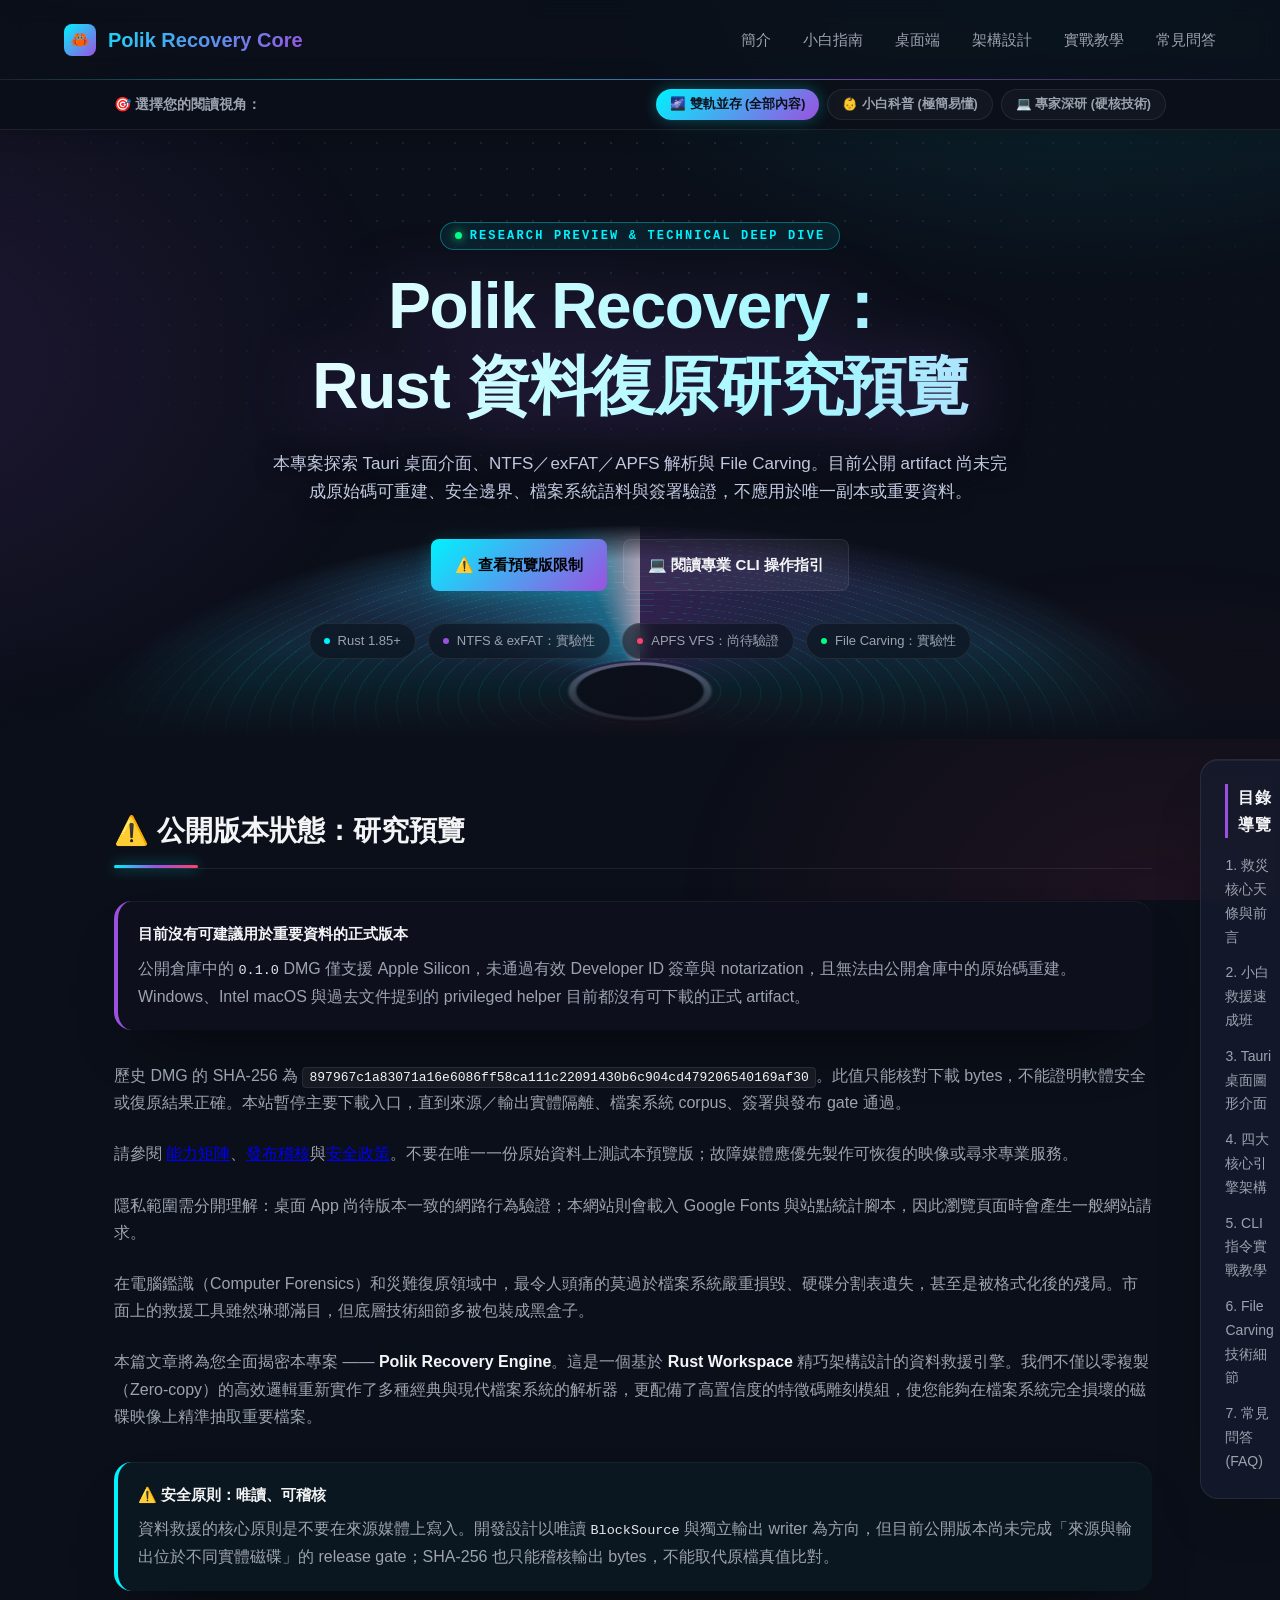
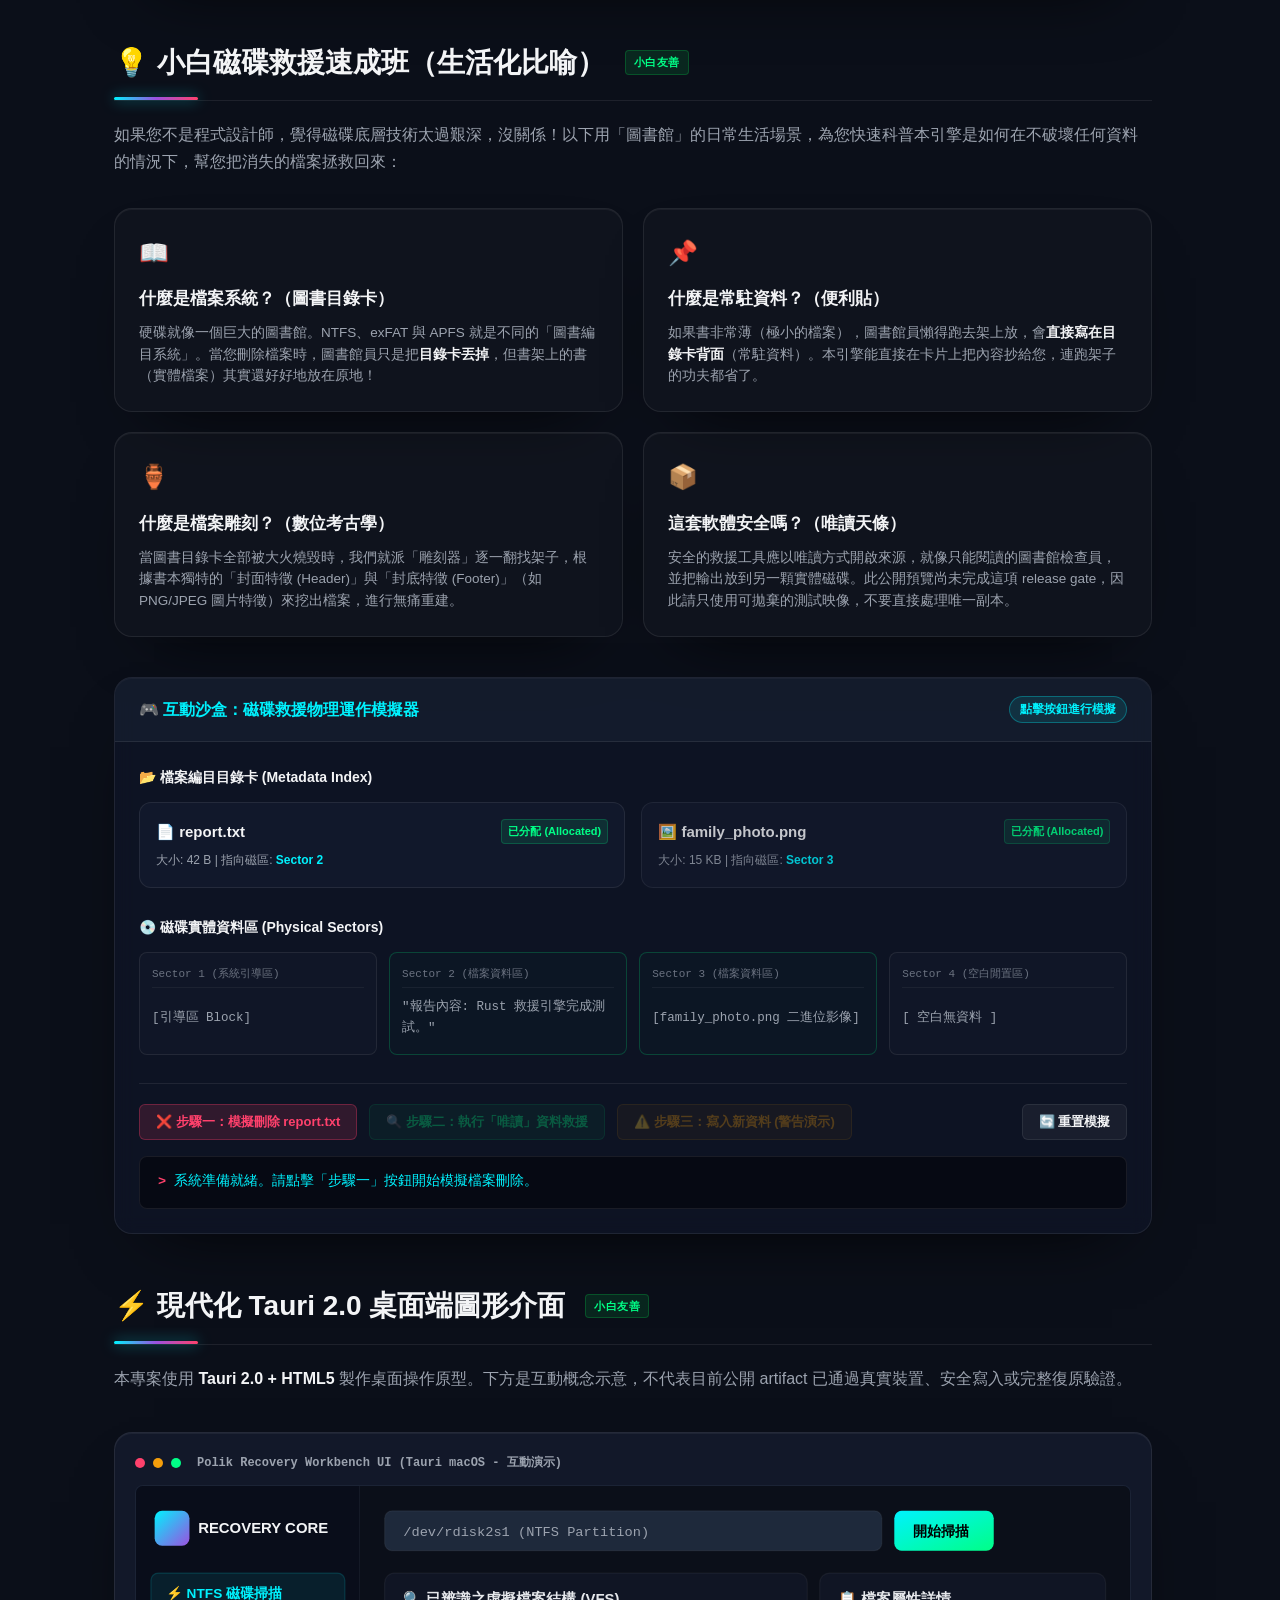
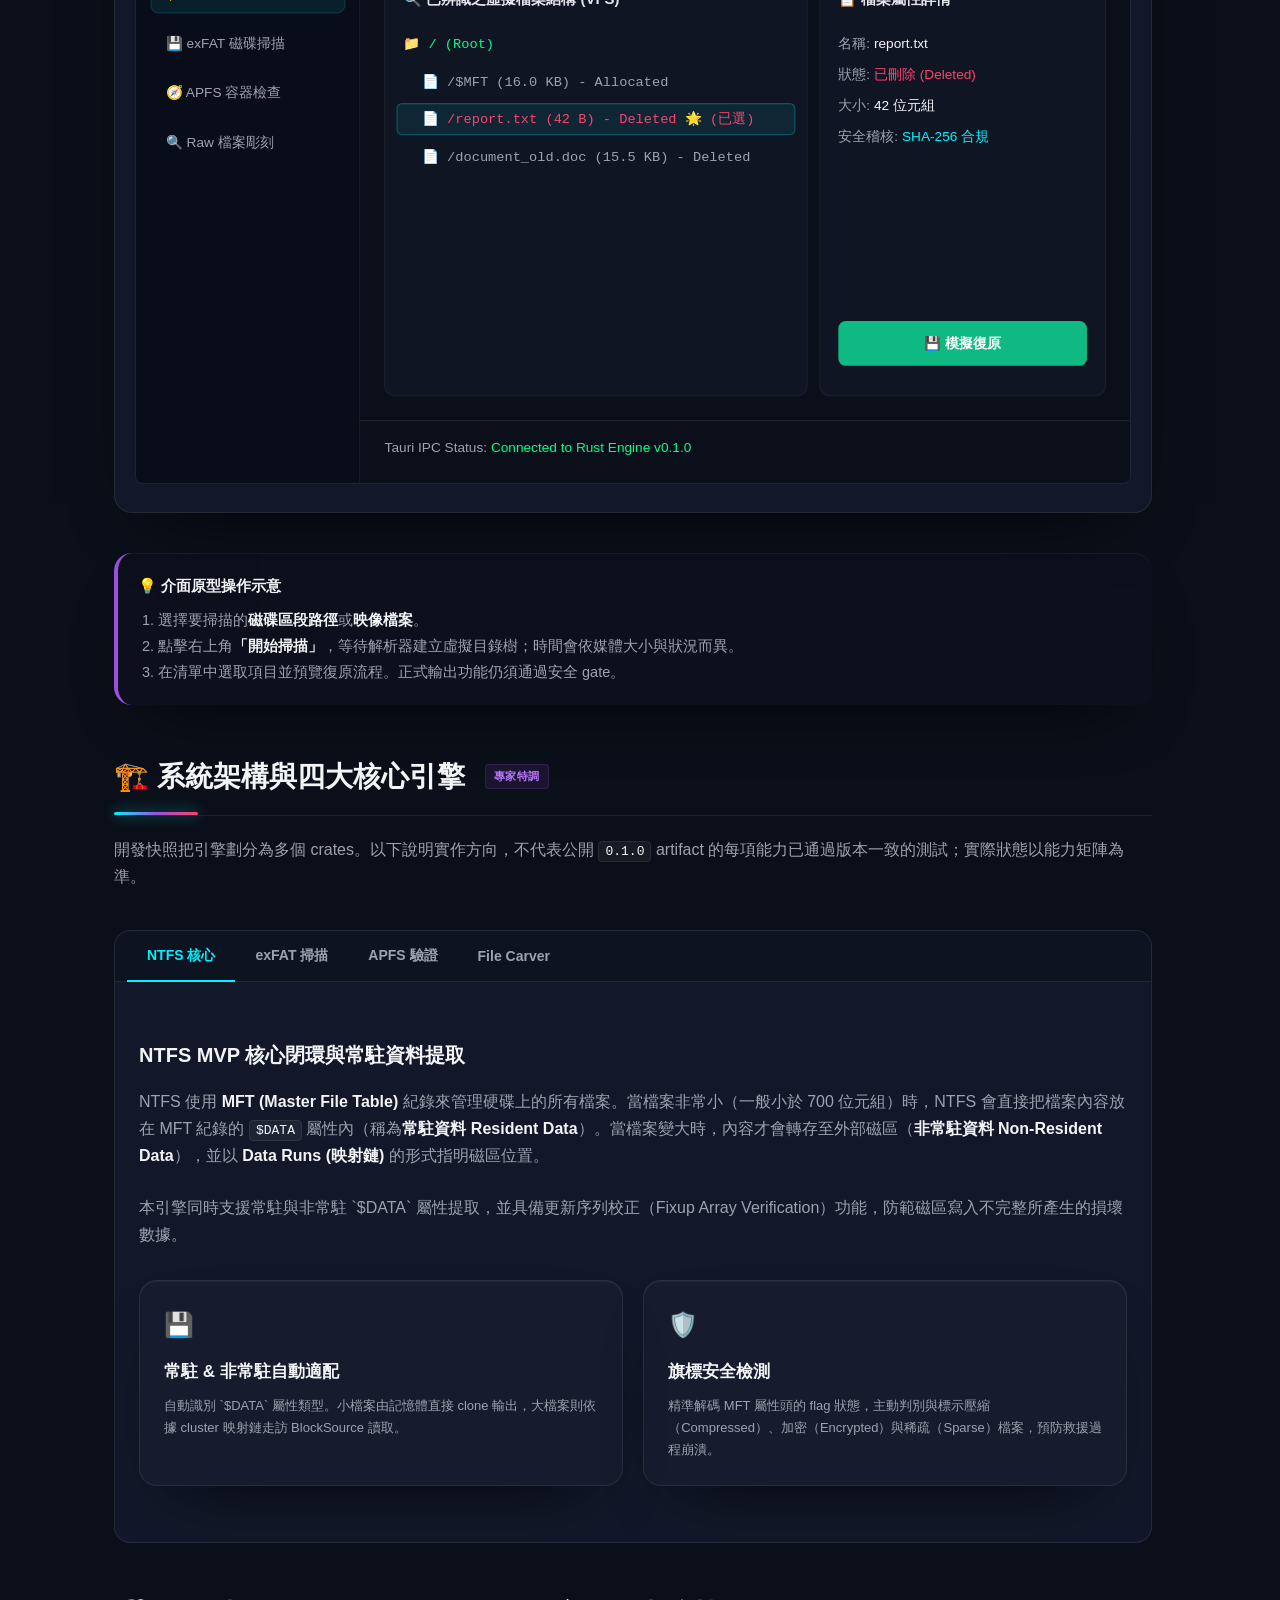
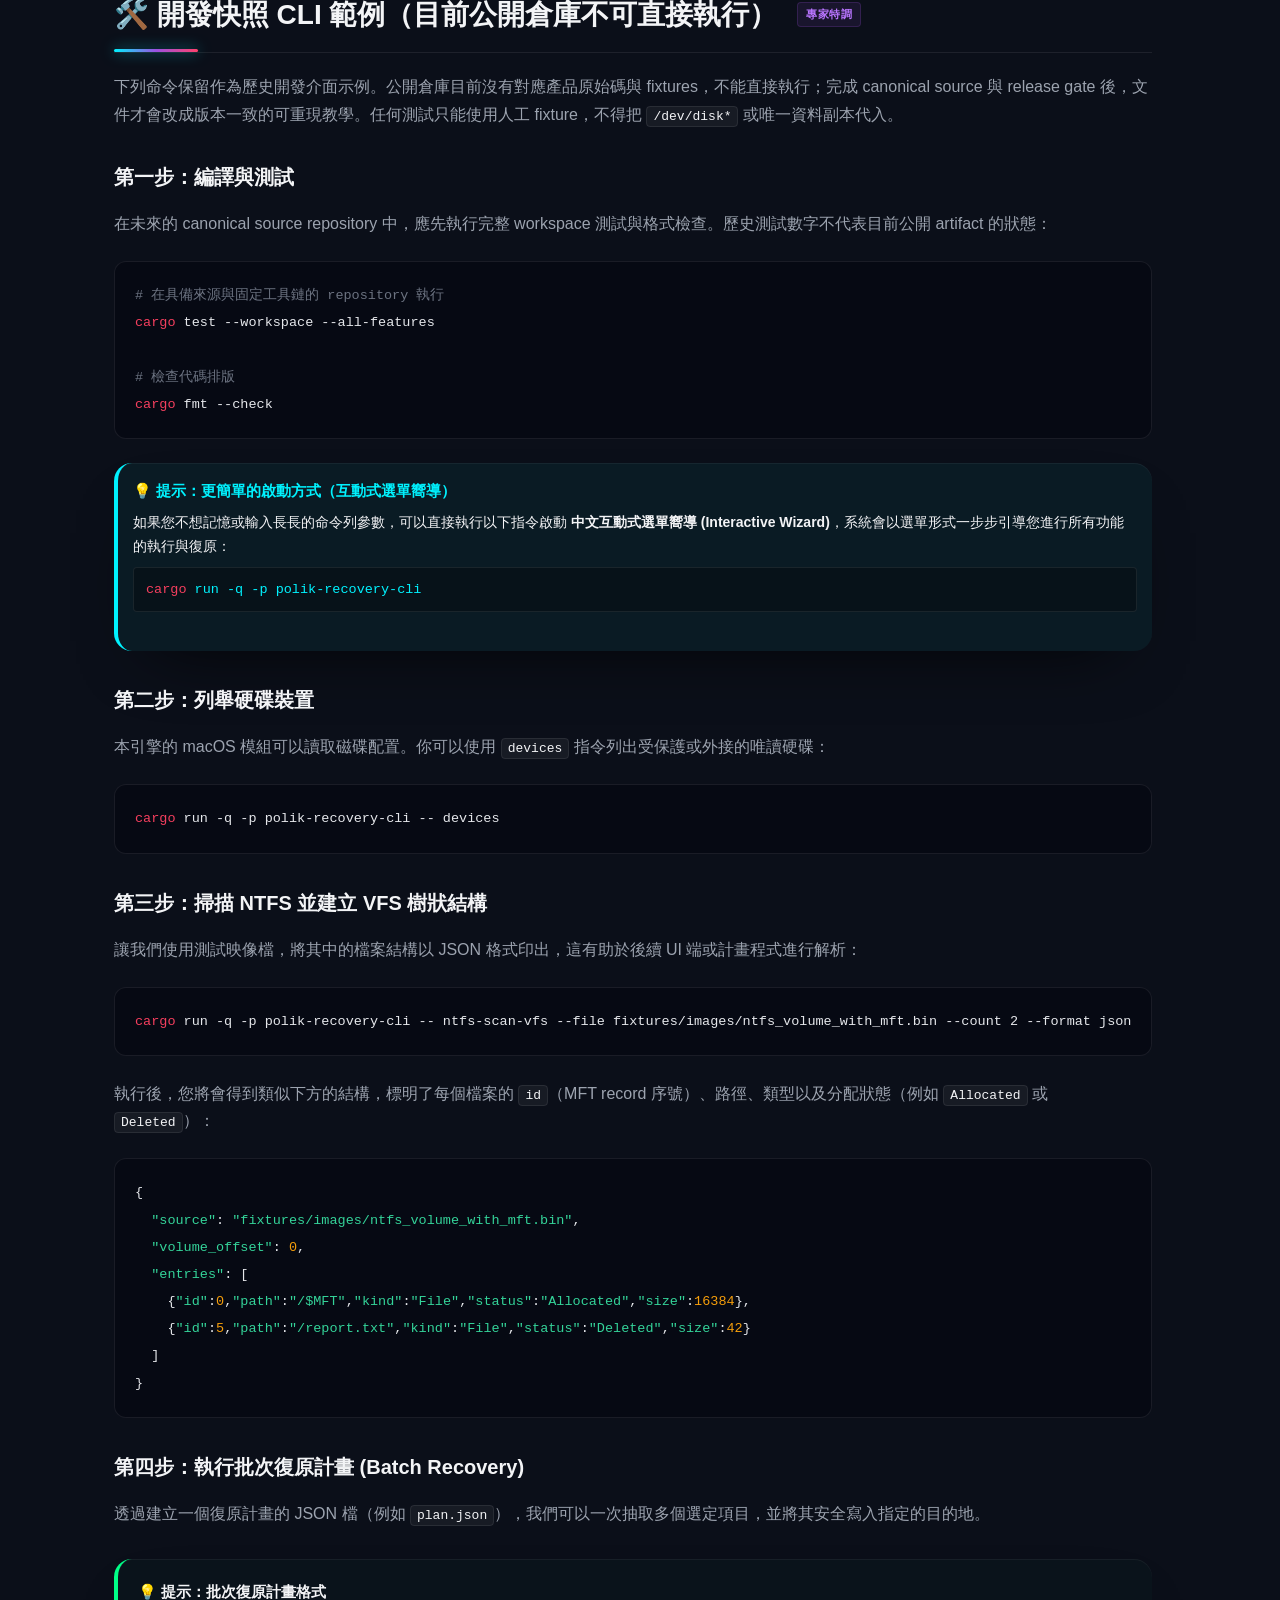
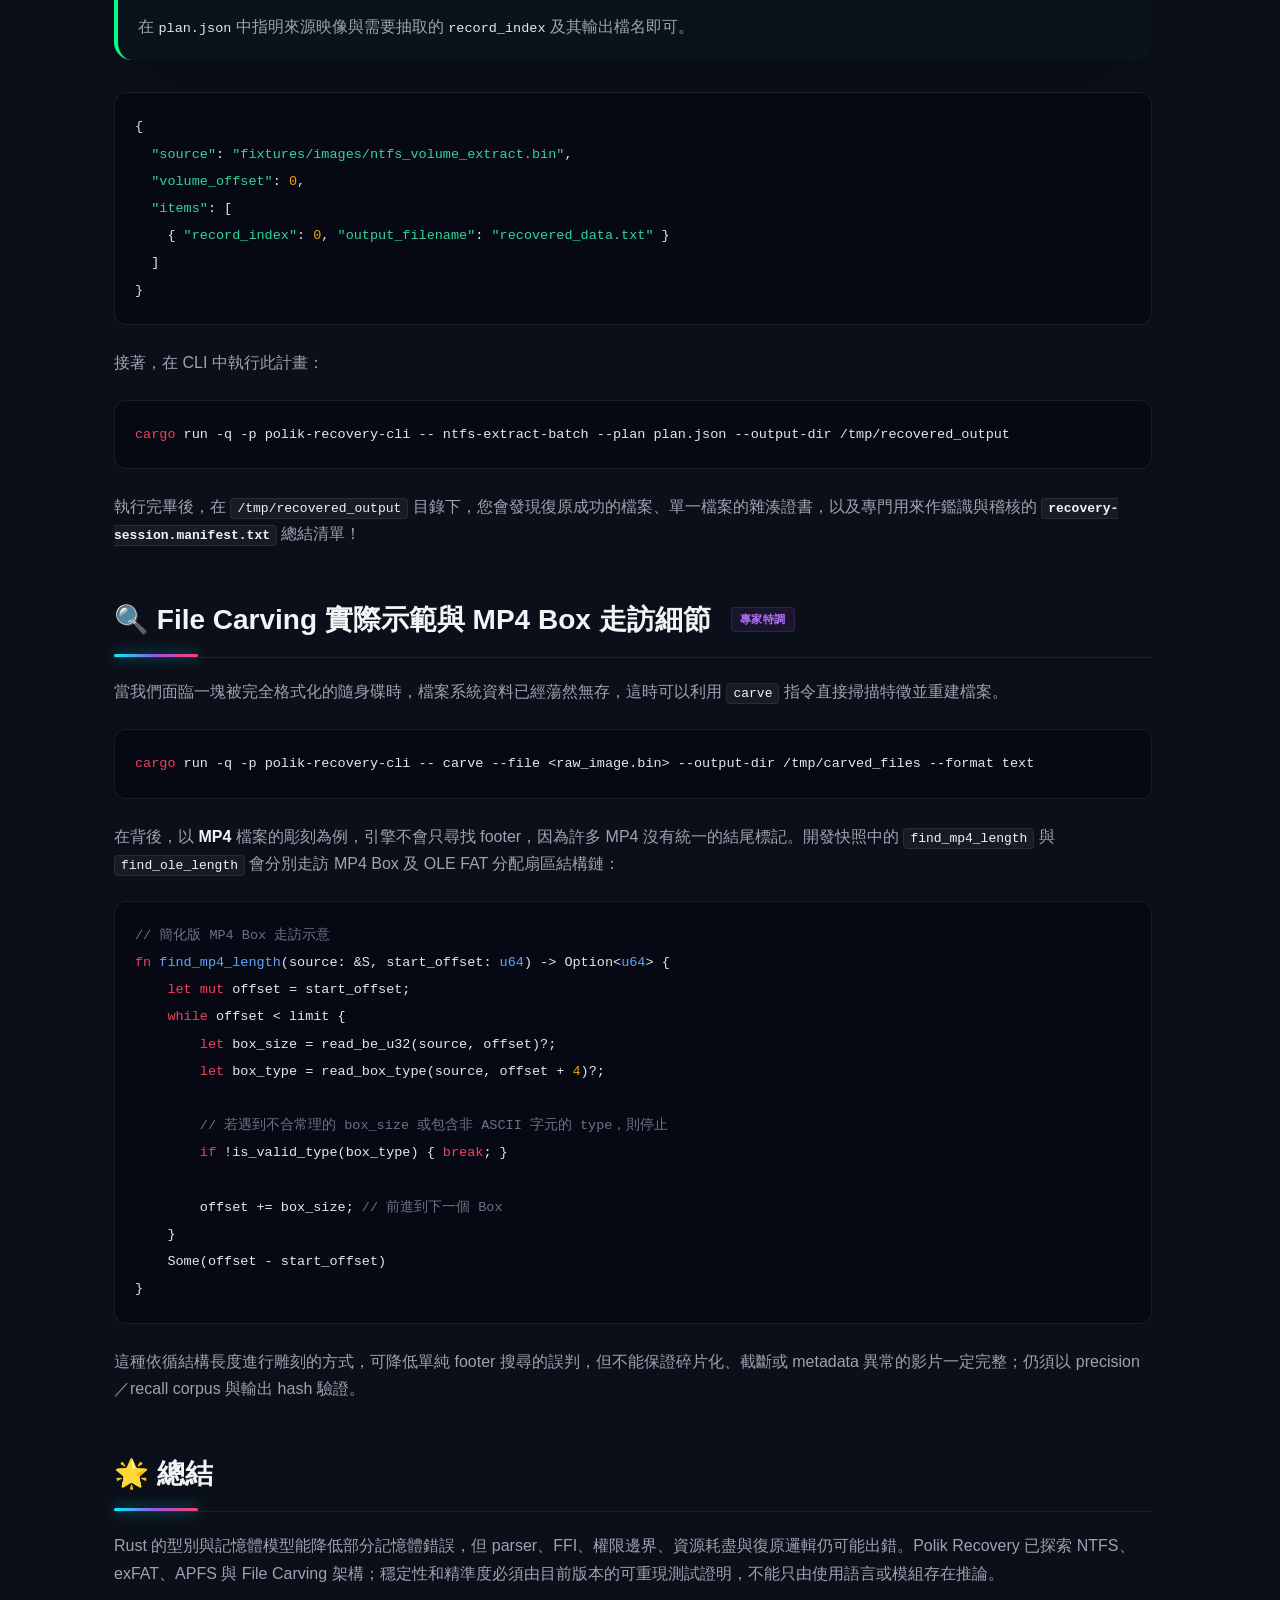
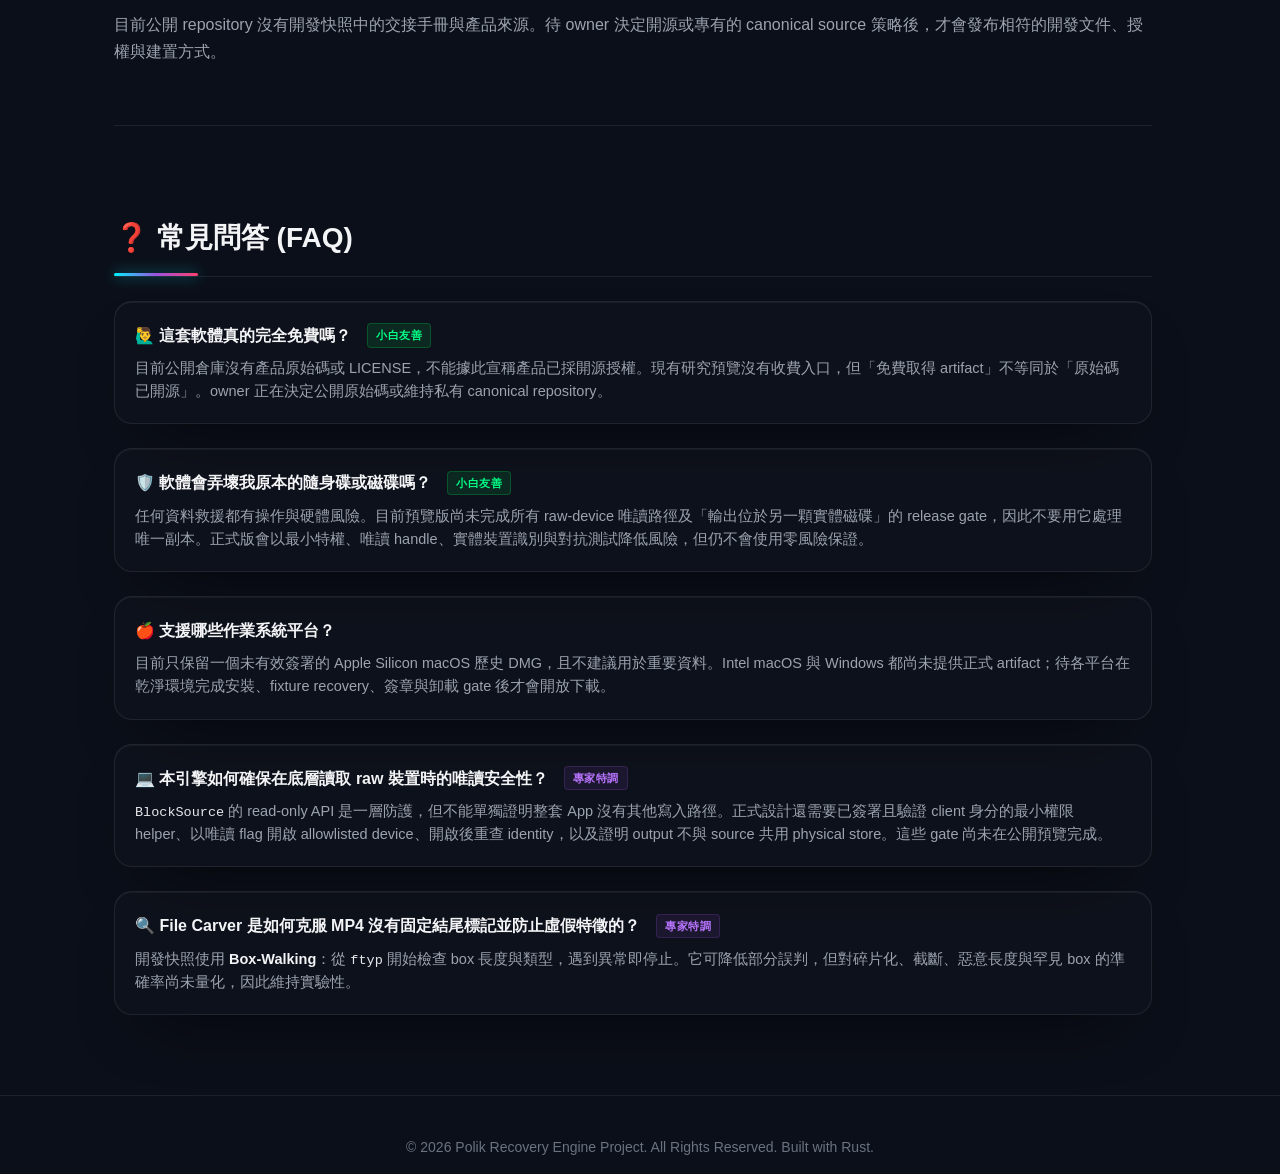
==== commit 24510d7e: "style: 磁碟盤面英雄區與極光背景、品牌浮動列 套用 Polik Neo-Lab 視覺：共用浮動列（回首頁＋回分類）與深色科技風外觀，功能與結構不變。  Co-Authored-By: Claud" ====
--- a/index.html
+++ b/index.html
@@ -14,6 +14,7 @@
   <link href="https://fonts.googleapis.com/css2?family=Inter:wght@300;400;500;600;700&family=Outfit:wght@400;600;700;800&family=JetBrains+Mono:wght@400;600&display=swap" rel="stylesheet">
   
   <link rel="stylesheet" href="assets/site.css">
+  <script src="https://polik18.github.io/assets/polik-shell.js" data-cat="systems" data-accent="#00f2fe" data-accent2="#9b51e0" defer></script>
 </head>
 <body>
   <a class="category-return" data-polik-category-return href="https://polik18.github.io/systems.html" aria-label="回到系統診斷分類">← 回系統診斷分類</a>
@@ -50,6 +51,7 @@
 
   <!-- Hero -->
   <section class="hero">
+    <div class="platter" aria-hidden="true"><i class="platter-scan"></i><i class="platter-arm"></i></div>
     <div class="container">
       <div class="hero-meta">Research Preview & Technical Deep Dive</div>
       <h1>Polik Recovery：Rust 資料復原研究預覽</h1>
--- a/assets/site.css
+++ b/assets/site.css
@@ -1055,3 +1055,38 @@
   color: var(--text-secondary);
   line-height: 1.6;
 }
+
+/* ── Polik Neo-Lab v2 視覺層：磁碟盤面英雄區、極光背景、光暈卡片 ── */
+@property --pr-spin { syntax: "<angle>"; inherits: false; initial-value: 0deg; }
+body::before { content: ""; position: fixed; inset: 0; z-index: -2; pointer-events: none; background: radial-gradient(60rem 36rem at 85% -5%, rgba(0, 242, 254, .13), transparent 60%), radial-gradient(56rem 40rem at -10% 40%, rgba(155, 81, 224, .14), transparent 60%), radial-gradient(50rem 36rem at 90% 100%, rgba(255, 65, 108, .08), transparent 60%); }
+body::after { content: ""; position: fixed; inset: 0; z-index: -1; pointer-events: none; background-image: radial-gradient(rgba(180, 200, 240, .12) 1px, transparent 1.4px); background-size: 26px 26px; -webkit-mask-image: radial-gradient(ellipse 80% 60% at 50% 20%, #000 10%, transparent 75%); mask-image: radial-gradient(ellipse 80% 60% at 50% 20%, #000 10%, transparent 75%); }
+header::after { content: ""; position: absolute; left: 0; right: 0; bottom: -1px; height: 1px; background: linear-gradient(90deg, transparent, var(--accent-cyan), var(--accent-purple), transparent); opacity: .6; }
+.hero { padding: 90px 0 80px; overflow: hidden; isolation: isolate; }
+.hero::before { display: none; }
+.platter { position: absolute; left: 50%; top: 92%; z-index: -1; width: min(1100px, 150vw); aspect-ratio: 1; transform: translate(-50%, -50%) perspective(1400px) rotateX(66deg); pointer-events: none; -webkit-mask-image: radial-gradient(circle, #000 52%, transparent 71%); mask-image: radial-gradient(circle, #000 52%, transparent 71%); }
+.platter::before { content: ""; position: absolute; inset: 0; border-radius: 50%;
+  background:
+    radial-gradient(circle, rgba(11, 15, 25, .95) 0 8%, rgba(190, 200, 230, .45) 8.4% 9%, transparent 9.4%),
+    repeating-radial-gradient(circle, rgba(0, 242, 254, .18) 0 1px, transparent 1px 20px),
+    conic-gradient(rgba(155, 81, 224, .26), rgba(0, 242, 254, .12), rgba(255, 65, 108, .18), rgba(0, 242, 254, .12), rgba(155, 81, 224, .26));
+  animation: pr-rot 50s linear infinite; }
+.platter-scan { position: absolute; inset: 0; border-radius: 50%; background: conic-gradient(from var(--pr-spin), transparent 0 84%, rgba(0, 242, 254, .32) 97%, rgba(255, 255, 255, .55) 100%); -webkit-mask-image: radial-gradient(circle, transparent 0 9.5%, #000 10%); mask-image: radial-gradient(circle, transparent 0 9.5%, #000 10%); animation: pr-spin 4s linear infinite; }
+.platter-arm { display: none; }
+.hero::after { content: ""; position: absolute; left: 0; right: 0; bottom: 0; z-index: -1; height: 90px; pointer-events: none; background: linear-gradient(transparent, var(--bg-main)); }
+@keyframes pr-spin { to { --pr-spin: 360deg; } }
+@keyframes pr-rot { to { transform: rotate(360deg); } }
+.hero-meta { display: inline-flex; align-items: center; gap: 8px; padding: 6px 14px; border: 1px solid rgba(0, 242, 254, .35); border-radius: 999px; background: rgba(0, 242, 254, .08); font: 600 12px var(--font-mono); letter-spacing: .18em; backdrop-filter: blur(6px); }
+.hero-meta::before { content: ""; width: 7px; height: 7px; border-radius: 50%; background: var(--accent-green); box-shadow: 0 0 10px var(--accent-green); }
+h1 { font-size: clamp(34px, 5.4vw, 64px); letter-spacing: -.02em; text-wrap: balance; background: linear-gradient(100deg, #fff 0%, #a5f8ff 30%, #c4a5f5 60%, #ff7a9a 90%); background-size: 220% 100%; -webkit-background-clip: text; background-clip: text; filter: drop-shadow(0 8px 34px rgba(155, 81, 224, .35)); animation: pr-shift 9s ease-in-out infinite alternate; }
+@keyframes pr-shift { to { background-position: 100% 0; } }
+.hero-subtitle { color: #c3cbe0; text-shadow: 0 2px 20px rgba(11, 15, 25, .9); }
+.badge { backdrop-filter: blur(8px); background: rgba(11, 15, 25, .55); }
+h2 { position: relative; padding-bottom: 14px; }
+h2::after { content: ""; position: absolute; left: 0; bottom: 0; width: 84px; height: 3px; border-radius: 3px; background: linear-gradient(90deg, var(--accent-cyan), var(--accent-purple), var(--accent-pink)); box-shadow: 0 0 14px rgba(0, 242, 254, .6); }
+.feature-card, .sidebar-card, .faq-item, .callout, .mockup-container, .simulator-wrapper { border-radius: 18px; box-shadow: 0 30px 70px -40px rgba(0, 0, 0, .95), inset 0 1px 0 rgba(255, 255, 255, .05); }
+.feature-card { transition: transform .3s cubic-bezier(.2, .8, .2, 1), border-color .3s, box-shadow .3s; }
+.feature-card:hover { transform: translateY(-4px); border-color: var(--border-hover); box-shadow: 0 30px 60px -30px rgba(0, 242, 254, .35); }
+.category-return { display: none; }
+@media (max-width: 720px) { .platter { width: 160vw; opacity: .6; } }
+@media (prefers-reduced-motion: reduce) { .platter::before, .platter-scan, h1 { animation: none; } }
+
